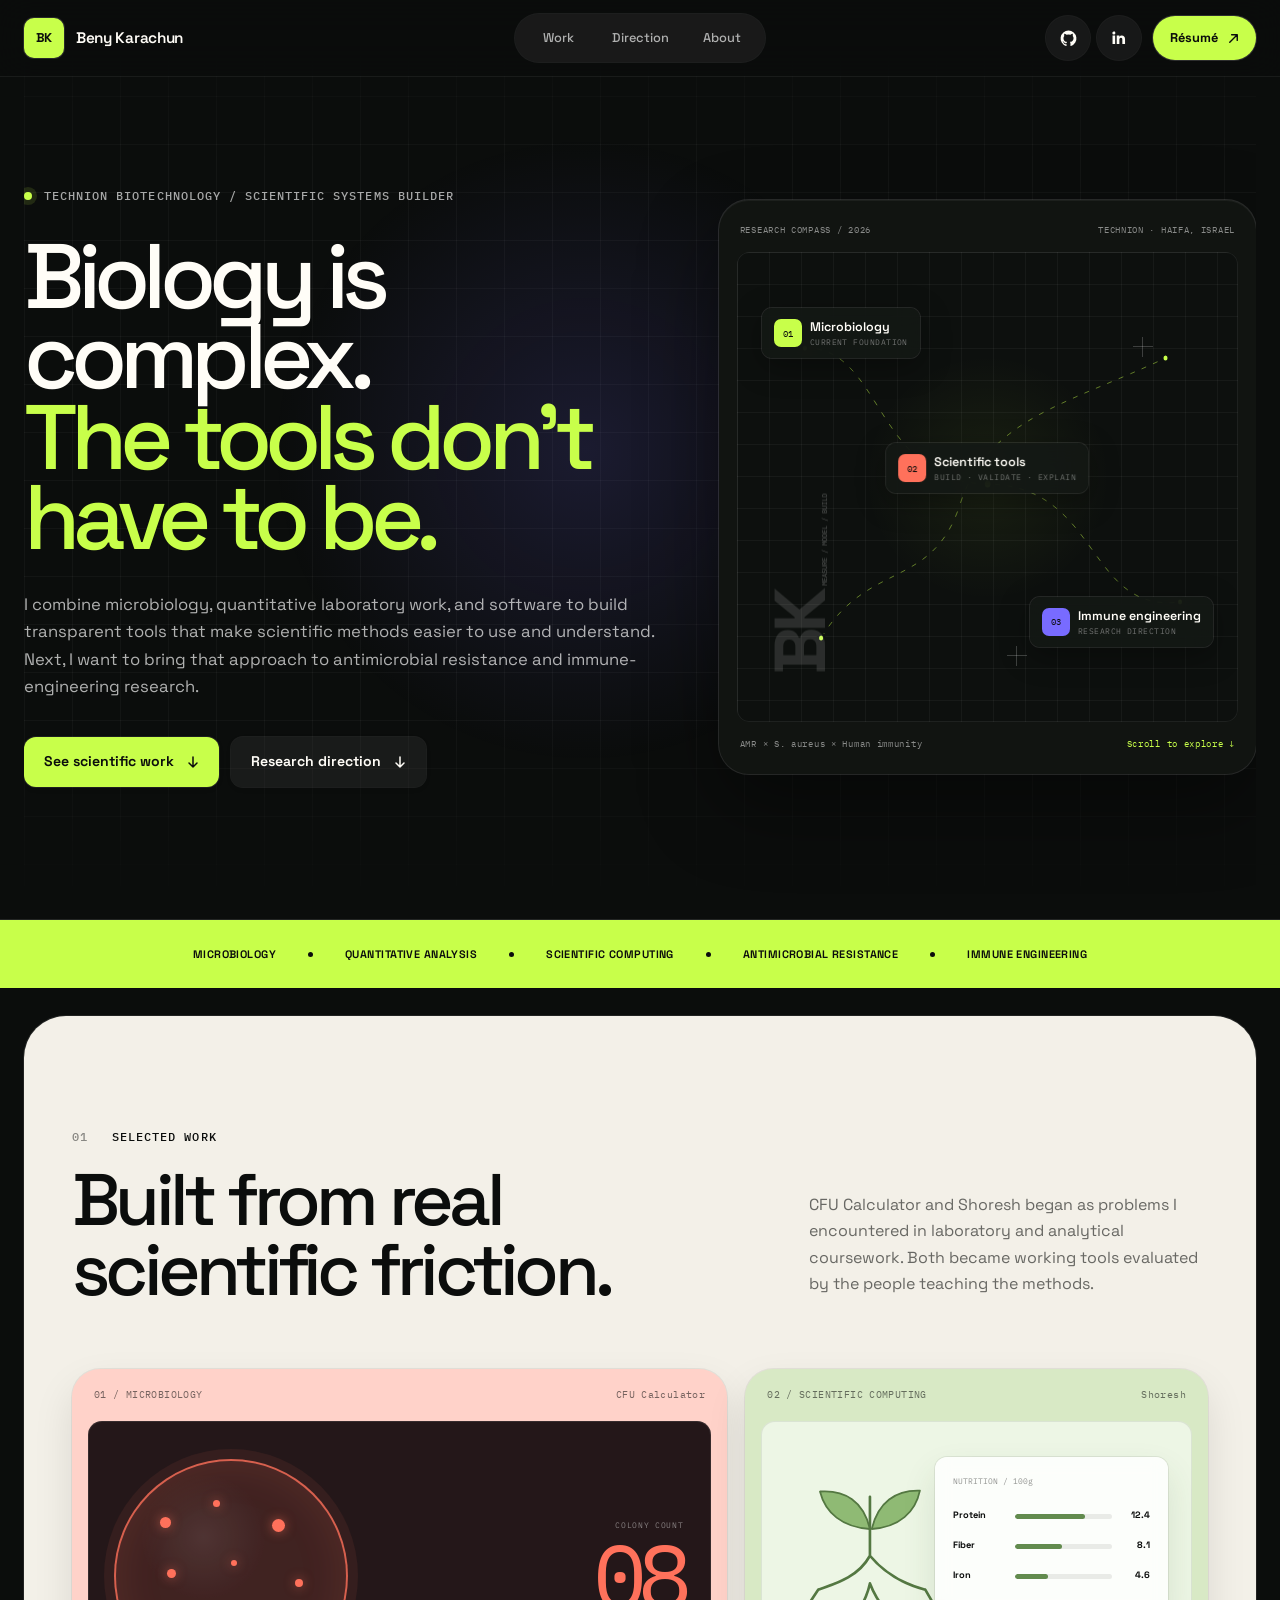
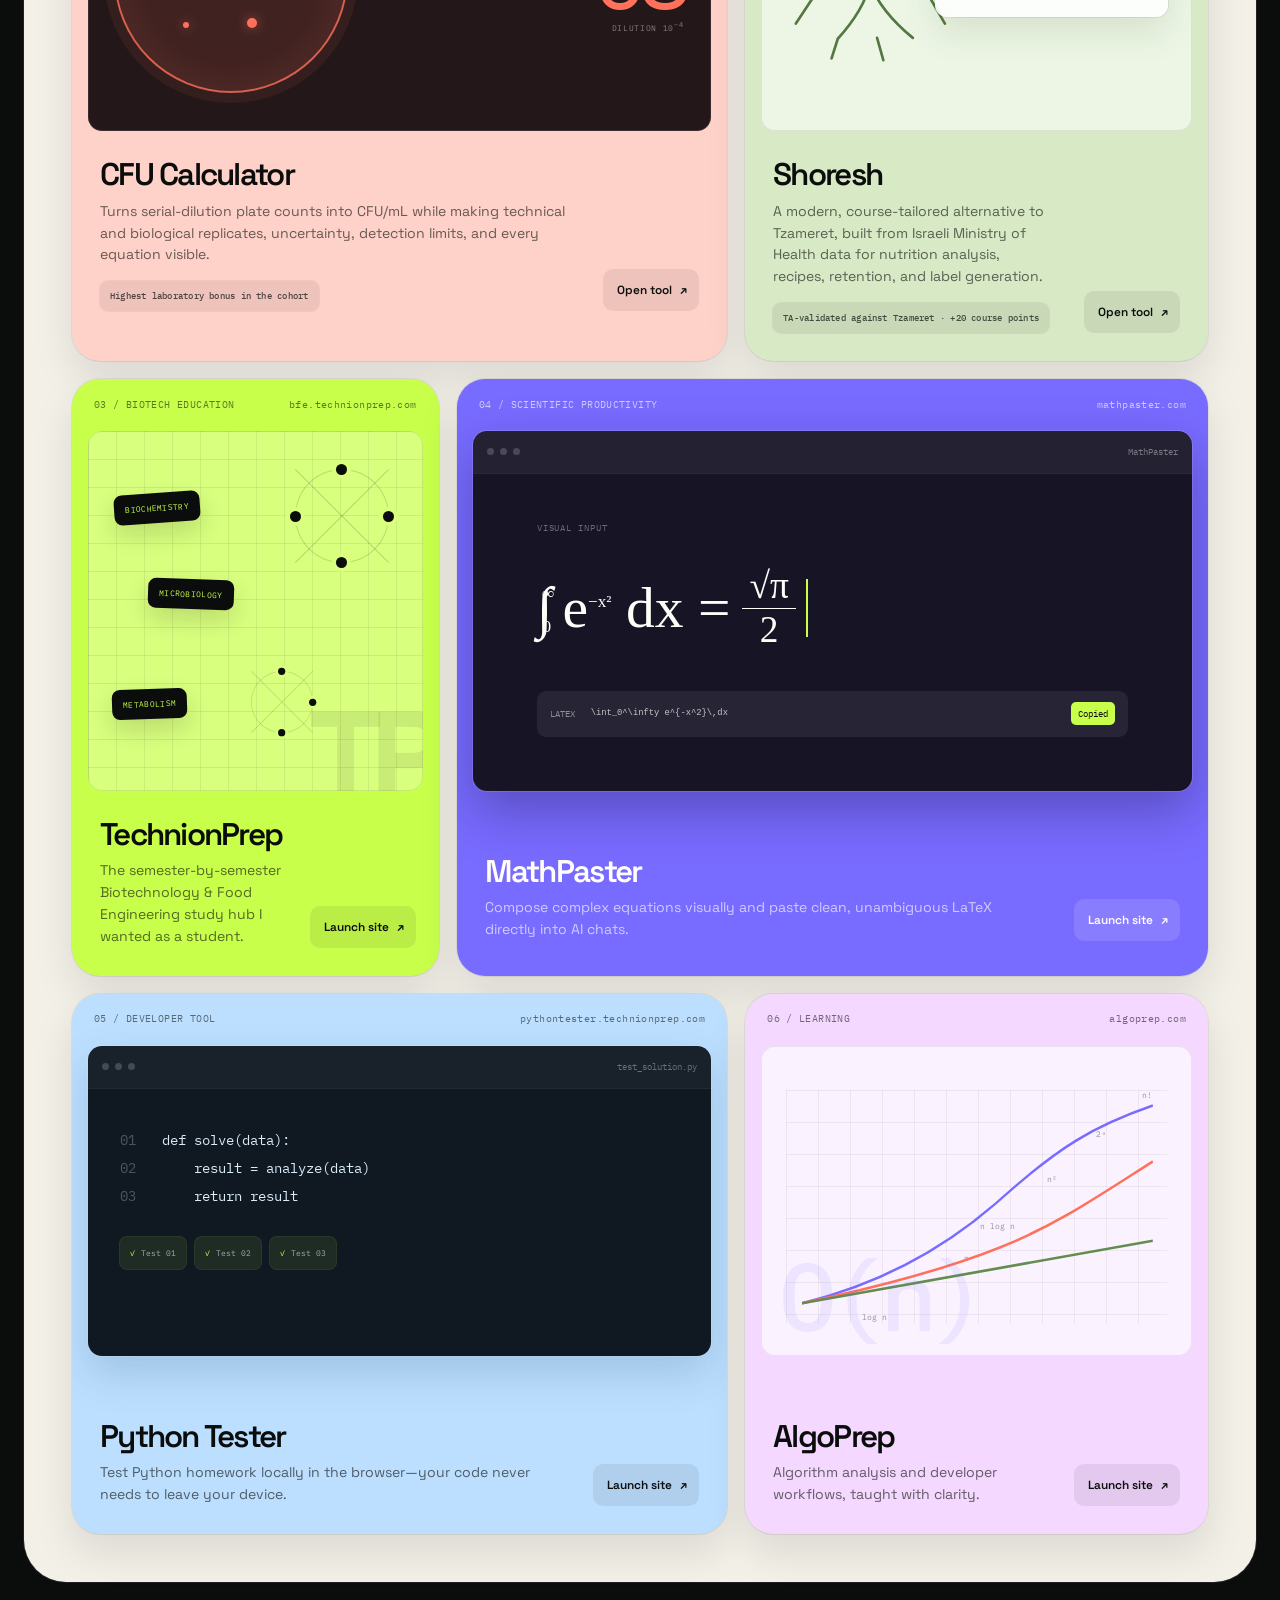
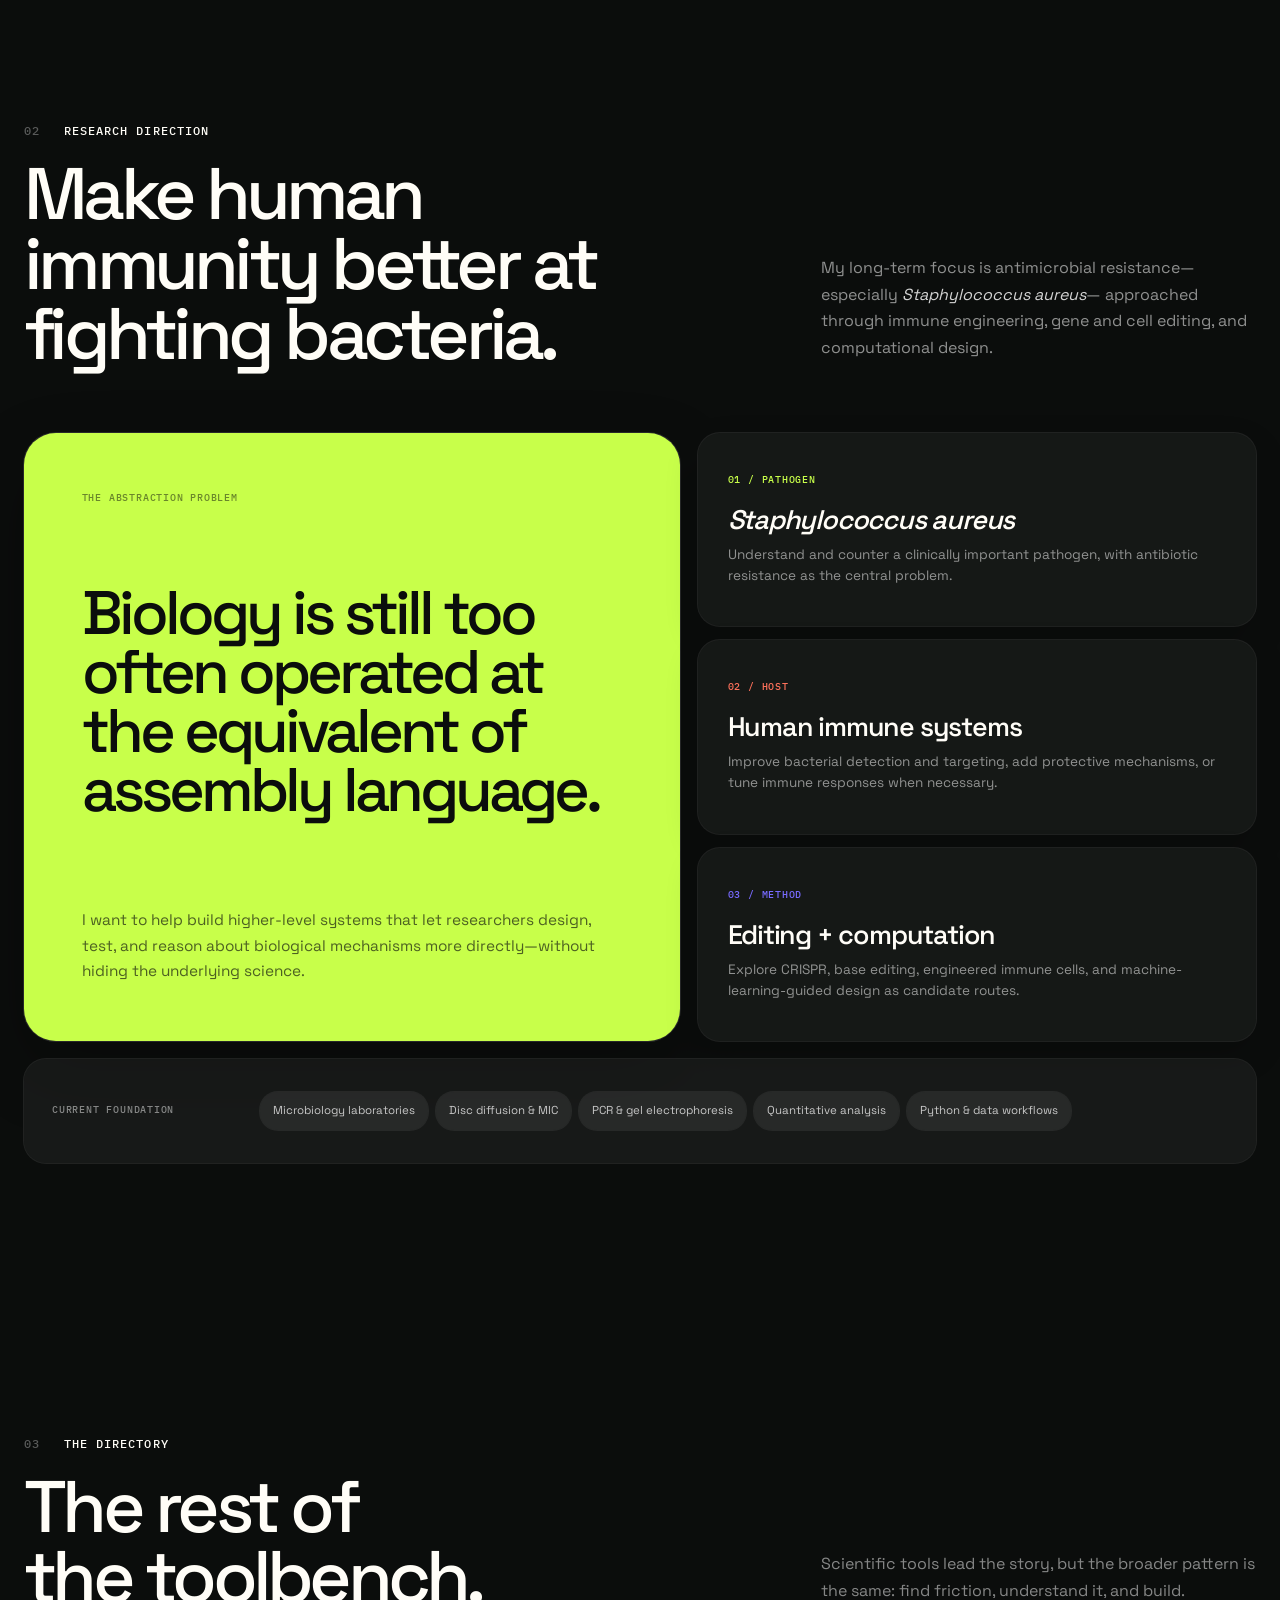
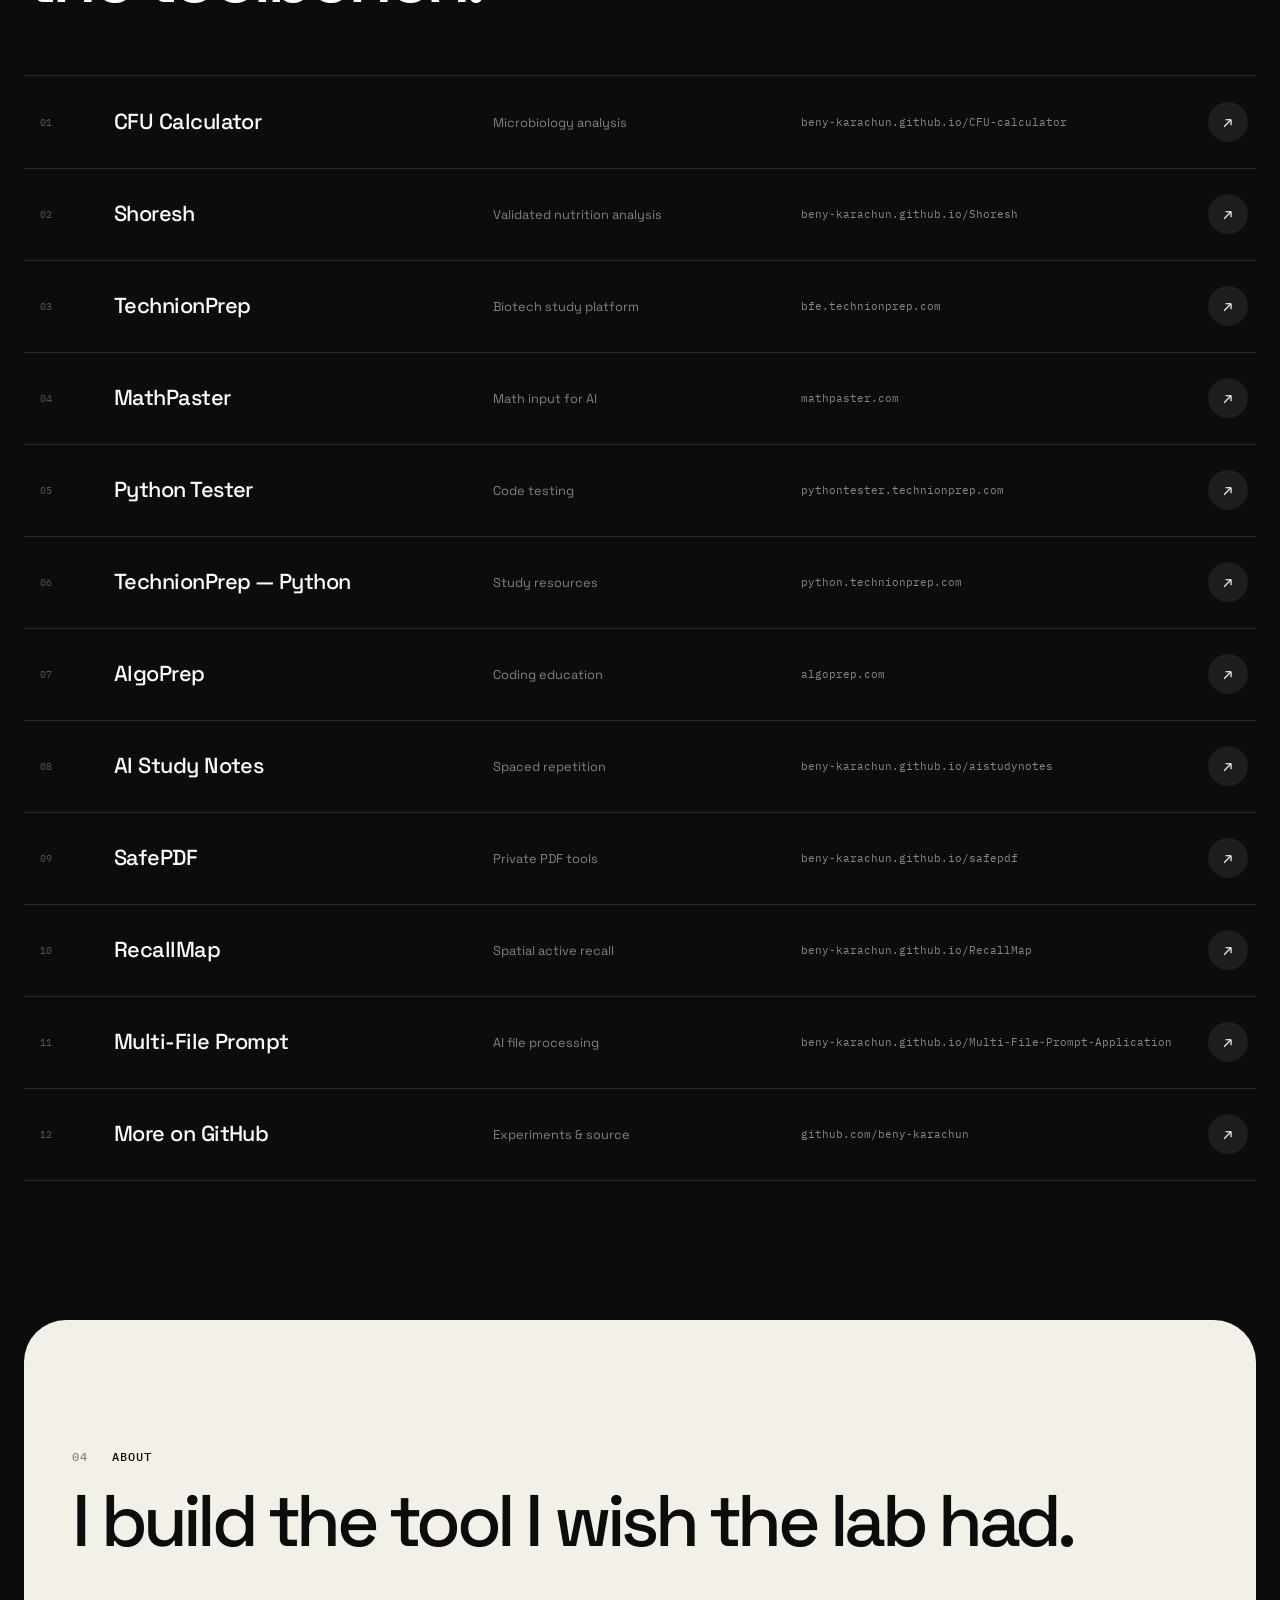
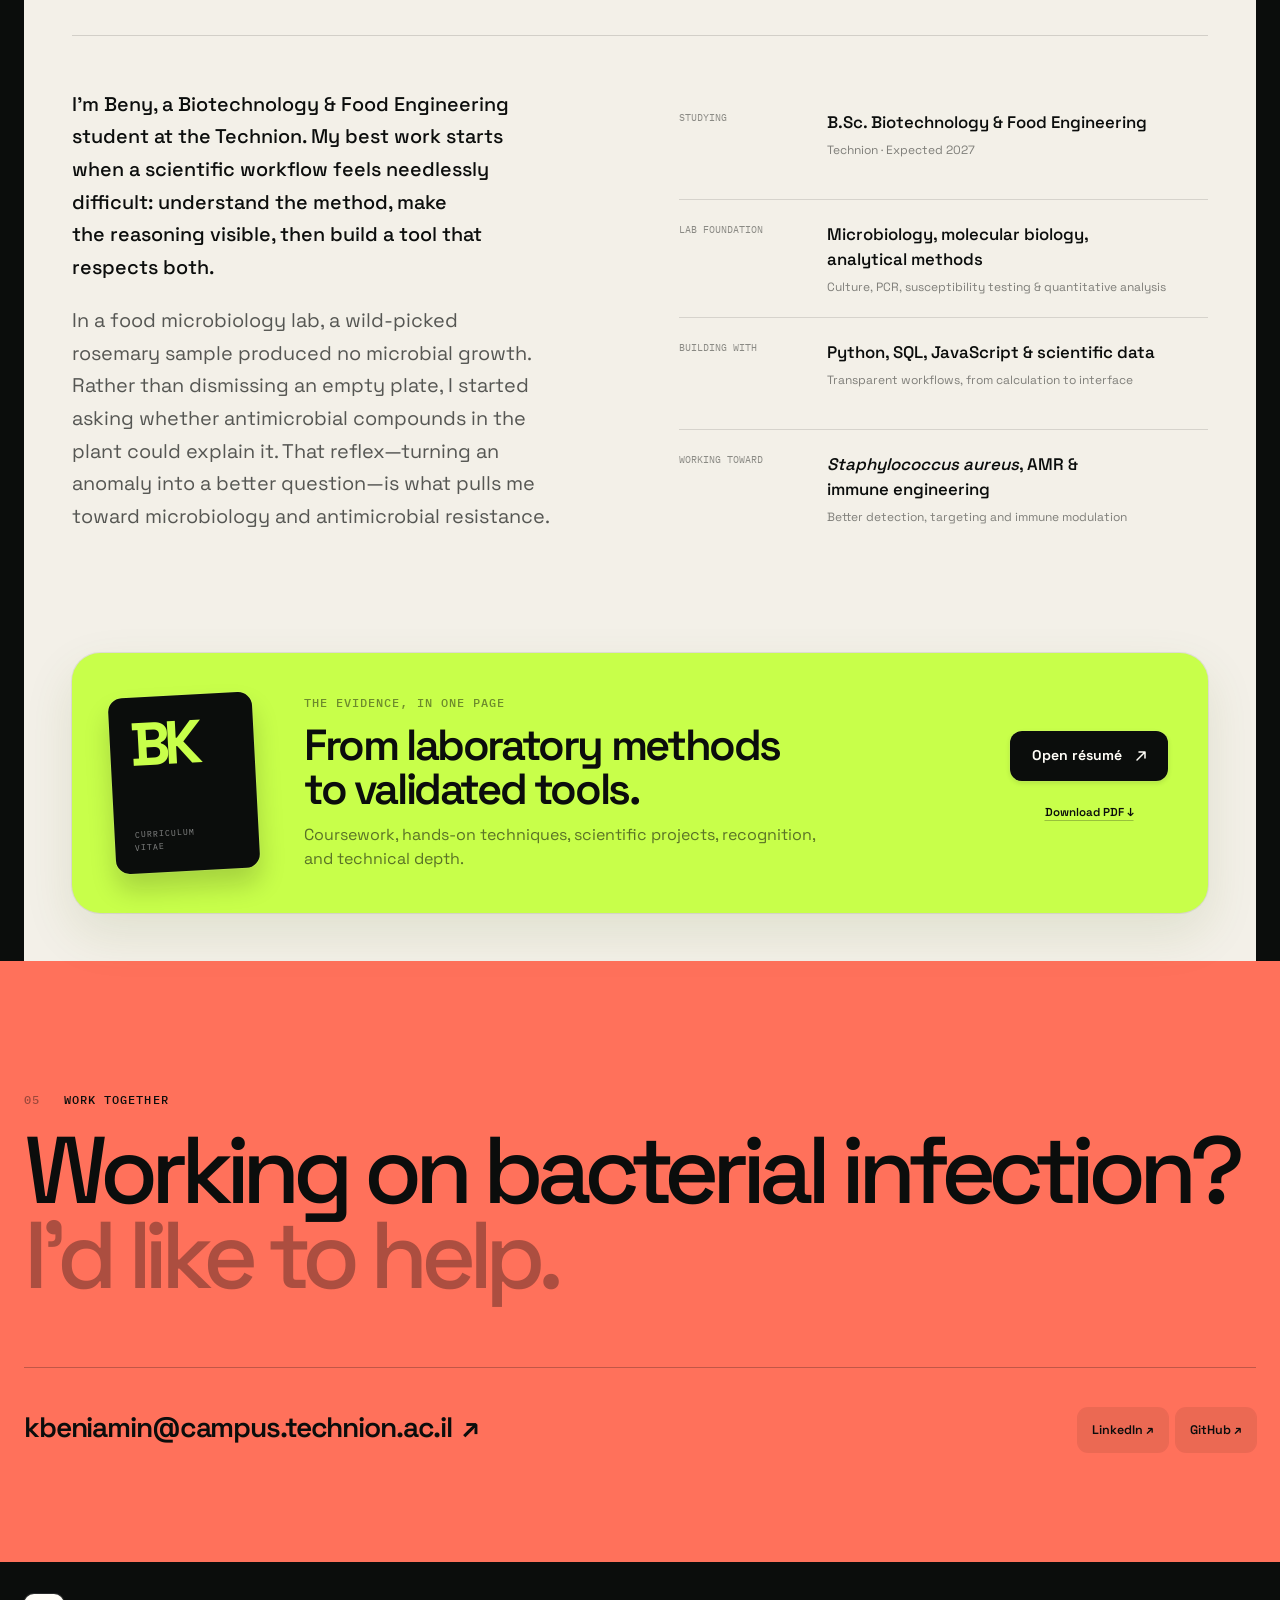
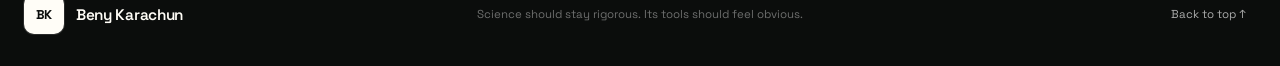
==== index.html @ 7259c56a "Revise index and styles; update content for clarity, add research direction section, and enhance sty" ====
<!DOCTYPE html>
<html lang="en">
  <head>
    <meta charset="UTF-8">
    <meta name="viewport" content="width=device-width, initial-scale=1.0">
    <meta
      name="description"
      content="Beny Karachun is a Technion Biotechnology and Food Engineering student building validated scientific tools and pursuing research in antimicrobial resistance, Staphylococcus aureus, and immune engineering."
    >
    <meta name="theme-color" content="#0b0d0c">
    <meta property="og:title" content="Beny Karachun — Biotechnology &amp; Scientific Computing">
    <meta
      property="og:description"
      content="Validated laboratory tools, scientific computing projects, and a research direction focused on antimicrobial resistance and human immunity."
    >
    <meta property="og:type" content="website">
    <meta name="twitter:card" content="summary_large_image">
    <title>Beny Karachun — Biotechnology &amp; Scientific Computing</title>

    <link rel="icon" href="assets/favicon.svg" type="image/svg+xml">
    <link rel="preconnect" href="https://fonts.googleapis.com">
    <link rel="preconnect" href="https://fonts.gstatic.com" crossorigin>
    <link
      href="https://fonts.googleapis.com/css2?family=IBM+Plex+Mono:wght@400;500&amp;family=Space+Grotesk:wght@400;500;600;700&amp;display=swap"
      rel="stylesheet"
    >
    <link rel="stylesheet" href="styles.css">
    <script>
      document.documentElement.classList.add("js");
    </script>
    <script src="script.js" defer></script>
  </head>

  <body>
    <a class="skip-link" href="#main-content">Skip to content</a>
    <div class="scroll-progress" aria-hidden="true"><span></span></div>

    <header class="site-header" data-header>
      <div class="header-inner">
        <a class="brand" href="#top" aria-label="BK — Beny Karachun, back to top">
          <span class="brand-mark" aria-hidden="true">BK</span>
          <span class="brand-name">Beny Karachun</span>
        </a>

        <nav class="desktop-nav" aria-label="Primary navigation">
          <a href="#work">Work</a>
          <a href="#direction">Direction</a>
          <a href="#about">About</a>
        </nav>

        <div class="header-actions">
          <a
            class="icon-link"
            href="https://github.com/beny-karachun"
            target="_blank"
            rel="noopener noreferrer"
            aria-label="Visit Beny's GitHub profile"
          >
            <svg viewBox="0 0 24 24" aria-hidden="true">
              <path d="M12 2a10 10 0 0 0-3.16 19.49c.5.09.68-.22.68-.48v-1.87c-2.78.6-3.37-1.18-3.37-1.18-.45-1.16-1.11-1.47-1.11-1.47-.91-.62.07-.61.07-.61 1 .07 1.53 1.03 1.53 1.03.9 1.53 2.35 1.09 2.92.83.09-.65.35-1.09.64-1.34-2.22-.25-4.55-1.11-4.55-4.94 0-1.09.39-1.98 1.03-2.68-.1-.25-.45-1.27.1-2.64 0 0 .84-.27 2.75 1.02A9.6 9.6 0 0 1 12 6.82a9.6 9.6 0 0 1 2.5.34c1.9-1.29 2.74-1.02 2.74-1.02.55 1.37.2 2.39.1 2.64.64.7 1.03 1.59 1.03 2.68 0 3.84-2.34 4.68-4.57 4.93.36.31.68.92.68 1.86v2.76c0 .27.18.58.69.48A10 10 0 0 0 12 2Z" />
            </svg>
          </a>
          <a
            class="icon-link"
            href="https://www.linkedin.com/in/beny-karachun-5a5188369/"
            target="_blank"
            rel="noopener noreferrer"
            aria-label="Visit Beny's LinkedIn profile"
          >
            <svg viewBox="0 0 24 24" aria-hidden="true">
              <path d="M6.5 8.3H3.2V19h3.3V8.3ZM4.85 3A1.92 1.92 0 1 0 4.9 6.84 1.92 1.92 0 0 0 4.85 3ZM19 12.87c0-3.22-1.72-4.72-4.02-4.72a3.48 3.48 0 0 0-3.15 1.73V8.3H8.5V19h3.33v-5.3c0-1.4.27-2.76 2.01-2.76 1.72 0 1.74 1.61 1.74 2.85V19H19v-6.13Z" />
            </svg>
          </a>
          <a class="header-resume" href="resume.html">
            Résumé
            <svg viewBox="0 0 16 16" aria-hidden="true">
              <path d="M4 12 12 4M6 4h6v6" />
            </svg>
          </a>
          <button
            class="menu-toggle"
            type="button"
            aria-expanded="false"
            aria-controls="mobile-menu"
            aria-label="Open navigation menu"
            data-menu-toggle
          >
            <span class="menu-icon-stack" aria-hidden="true">
              <svg class="menu-open-icon" viewBox="0 0 24 24">
                <path d="M4 7h16M4 12h16M4 17h16" />
              </svg>
              <svg class="menu-close-icon" viewBox="0 0 24 24">
                <path d="m6 6 12 12M18 6 6 18" />
              </svg>
            </span>
          </button>
        </div>
      </div>

      <nav class="mobile-menu" id="mobile-menu" aria-label="Mobile navigation" data-mobile-menu>
        <a href="#work"><span>01</span> Work</a>
        <a href="#direction"><span>02</span> Direction</a>
        <a href="#about"><span>03</span> About</a>
        <a href="resume.html"><span>04</span> Résumé</a>
      </nav>
    </header>

    <main id="main-content">
      <section class="hero" id="top" aria-labelledby="hero-title">
        <div class="hero-grid" aria-hidden="true"></div>
        <div class="hero-glow" aria-hidden="true"></div>

        <div class="hero-copy">
          <p class="eyebrow hero-eyebrow" data-hero-item>
            <span class="status-dot" aria-hidden="true"></span>
            Technion biotechnology / Scientific systems builder
          </p>
          <h1 id="hero-title" data-hero-item>
            Biology is complex.
            <span class="headline-accent">The tools don’t have to be.</span>
          </h1>
          <p class="hero-intro" data-hero-item>
            I combine microbiology, quantitative laboratory work, and software to build transparent
            tools that make scientific methods easier to use and understand. Next, I want to bring
            that approach to antimicrobial resistance and immune-engineering research.
          </p>
          <div class="hero-actions" data-hero-item>
            <a class="button button-primary" href="#work">
              See scientific work
              <svg viewBox="0 0 16 16" aria-hidden="true">
                <path d="M8 3v10M4 9l4 4 4-4" />
              </svg>
            </a>
            <a class="button button-quiet button-section" href="#direction">
              Research direction
              <svg viewBox="0 0 16 16" aria-hidden="true">
                <path d="M8 3v10M4 9l4 4 4-4" />
              </svg>
            </a>
          </div>
        </div>

        <div class="hero-atlas" data-hero-item role="img" aria-label="A map of Beny's scientific foundation and research direction">
          <div class="atlas-topline">
            <span>RESEARCH COMPASS / 2026</span>
            <span>TECHNION · HAIFA, ISRAEL</span>
          </div>
          <div class="atlas-canvas" aria-hidden="true">
            <svg class="atlas-lines" viewBox="0 0 620 470" preserveAspectRatio="none">
              <path class="route route-one" d="M84 96 C180 94 170 230 310 232 S432 362 548 350" />
              <path class="route route-two" d="M104 386 C162 308 242 338 276 252 S410 152 530 106" />
              <circle cx="84" cy="96" r="4" />
              <circle cx="310" cy="232" r="5" />
              <circle cx="548" cy="350" r="4" />
              <circle cx="104" cy="386" r="4" />
              <circle cx="530" cy="106" r="4" />
            </svg>

            <div class="atlas-node node-math">
              <span class="node-index">01</span>
              <strong>Microbiology</strong>
              <small>CURRENT FOUNDATION</small>
            </div>
            <div class="atlas-node node-bio">
              <span class="node-index">02</span>
              <strong>Scientific tools</strong>
              <small>BUILD · VALIDATE · EXPLAIN</small>
            </div>
            <div class="atlas-node node-code">
              <span class="node-index">03</span>
              <strong>Immune engineering</strong>
              <small>RESEARCH DIRECTION</small>
            </div>
            <div class="atlas-core">
              <span>BK</span>
              <small>MEASURE / MODEL / BUILD</small>
            </div>
            <div class="atlas-crosshair crosshair-one"></div>
            <div class="atlas-crosshair crosshair-two"></div>
          </div>
          <div class="atlas-footer">
            <span>AMR × S. aureus × Human immunity</span>
            <span>Scroll to explore ↓</span>
          </div>
        </div>
      </section>

      <section class="discipline-strip" aria-label="Areas of practice">
        <div>
          <span>Microbiology</span><i aria-hidden="true"></i>
          <span>Quantitative analysis</span><i aria-hidden="true"></i>
          <span>Scientific computing</span><i aria-hidden="true"></i>
          <span>Antimicrobial resistance</span><i aria-hidden="true"></i>
          <span>Immune engineering</span>
        </div>
      </section>

      <section class="work-section section-shell" id="work" aria-labelledby="work-title">
        <div class="section-heading" data-reveal>
          <div>
            <p class="eyebrow"><span>01</span> Selected work</p>
            <h2 id="work-title">Built from real scientific friction.</h2>
          </div>
          <p>
            CFU Calculator and Shoresh began as problems I encountered in laboratory and analytical
            coursework. Both became working tools evaluated by the people teaching the methods.
          </p>
        </div>

        <div class="project-grid">
          <a
            class="project-card project-cfu"
            href="https://beny-karachun.github.io/CFU-calculator/"
            target="_blank"
            rel="noopener noreferrer"
            data-reveal
            style="--reveal-delay: 0ms"
            aria-label="Open CFU Calculator in a new tab"
          >
            <article>
              <div class="project-meta">
                <span>01 / MICROBIOLOGY</span>
                <span class="project-domain">CFU Calculator</span>
              </div>
              <div class="cfu-visual" aria-hidden="true">
                <div class="petri-dish">
                  <i style="--x: 19%; --y: 24%; --s: 11px"></i>
                  <i style="--x: 42%; --y: 17%; --s: 7px"></i>
                  <i style="--x: 68%; --y: 25%; --s: 13px"></i>
                  <i style="--x: 78%; --y: 51%; --s: 8px"></i>
                  <i style="--x: 57%; --y: 68%; --s: 10px"></i>
                  <i style="--x: 29%; --y: 70%; --s: 6px"></i>
                  <i style="--x: 22%; --y: 47%; --s: 9px"></i>
                  <i style="--x: 50%; --y: 43%; --s: 6px"></i>
                </div>
                <div class="cfu-readout">
                  <span>COLONY COUNT</span>
                  <strong>08</strong>
                  <small>DILUTION 10<sup>−4</sup></small>
                </div>
              </div>
              <div class="project-content">
                <div>
                  <h3>CFU Calculator</h3>
                  <p>
                    Turns serial-dilution plate counts into CFU/mL while making technical and
                    biological replicates, uncertainty, detection limits, and every equation visible.
                  </p>
                  <span class="project-proof">Highest laboratory bonus in the cohort</span>
                </div>
                <span class="launch-link">Open tool <i>↗</i></span>
              </div>
            </article>
          </a>

          <a
            class="project-card project-shoresh"
            href="https://beny-karachun.github.io/Shoresh/"
            target="_blank"
            rel="noopener noreferrer"
            data-reveal
            style="--reveal-delay: 70ms"
            aria-label="Open Shoresh in a new tab"
          >
            <article>
              <div class="project-meta">
                <span>02 / SCIENTIFIC COMPUTING</span>
                <span class="project-domain">Shoresh</span>
              </div>
              <div class="shoresh-visual" aria-hidden="true">
                <svg class="root-mark" viewBox="0 0 280 220">
                  <path d="M140 22v66m0 0c-12 22-34 30-58 38m58-38c15 18 35 31 62 38m-62-7c-5 23-18 42-36 62m36-62c8 21 25 42 48 61M82 126l-25 38m145-38 22 38m-120 17-7 22m51-23 7 25" />
                  <path class="root-leaf" d="M140 58c-31-2-50-18-56-42 28-2 49 11 56 42Zm2 0c31-2 49-19 54-43-27-1-47 13-54 43Z" />
                </svg>
                <div class="nutrition-card">
                  <span>NUTRITION / 100g</span>
                  <div><b>Protein</b><i style="--bar: 72%"></i><strong>12.4</strong></div>
                  <div><b>Fiber</b><i style="--bar: 48%"></i><strong>8.1</strong></div>
                  <div><b>Iron</b><i style="--bar: 34%"></i><strong>4.6</strong></div>
                </div>
              </div>
              <div class="project-content">
                <div>
                  <h3>Shoresh</h3>
                  <p>
                    A modern, course-tailored alternative to Tzameret, built from Israeli Ministry
                    of Health data for nutrition analysis, recipes, retention, and label generation.
                  </p>
                  <span class="project-proof">TA-validated against Tzameret · +20 course points</span>
                </div>
                <span class="launch-link">Open tool <i>↗</i></span>
              </div>
            </article>
          </a>

          <a
            class="project-card project-technionprep"
            href="https://bfe.technionprep.com"
            target="_blank"
            rel="noopener noreferrer"
            data-reveal
            style="--reveal-delay: 0ms"
            aria-label="Open TechnionPrep in a new tab"
          >
            <article>
              <div class="project-meta">
                <span>03 / BIOTECH EDUCATION</span>
                <span class="project-domain">bfe.technionprep.com</span>
              </div>
              <div class="technionprep-visual" aria-hidden="true">
                <div class="molecule molecule-a"><i></i><i></i><i></i><i></i></div>
                <div class="molecule molecule-b"><i></i><i></i><i></i></div>
                <div class="course-chip chip-one">BIOCHEMISTRY</div>
                <div class="course-chip chip-two">MICROBIOLOGY</div>
                <div class="course-chip chip-three">METABOLISM</div>
                <span class="technionprep-monogram">TP</span>
              </div>
              <div class="project-content">
                <div>
                  <h3>TechnionPrep</h3>
                  <p>The semester-by-semester Biotechnology &amp; Food Engineering study hub I wanted as a student.</p>
                </div>
                <span class="launch-link">Launch site <i>↗</i></span>
              </div>
            </article>
          </a>

          <a
            class="project-card project-feature project-math"
            href="https://mathpaster.com"
            target="_blank"
            rel="noopener noreferrer"
            data-reveal
            style="--reveal-delay: 70ms"
            aria-label="Open MathPaster in a new tab"
          >
            <article>
              <div class="project-meta">
                <span>04 / SCIENTIFIC PRODUCTIVITY</span>
                <span class="project-domain">mathpaster.com</span>
              </div>
              <div class="math-visual" aria-hidden="true">
                <div class="mock-window-bar">
                  <span></span><span></span><span></span>
                  <small>MathPaster</small>
                </div>
                <div class="equation-shell">
                  <span class="equation-label">VISUAL INPUT</span>
                  <div class="equation">
                    <span>∫</span><sub>0</sub><sup>∞</sup>
                    <span>e<sup>−x²</sup> dx =</span>
                    <span class="fraction"><i>√π</i><i>2</i></span>
                    <b class="equation-caret"></b>
                  </div>
                  <div class="equation-output">
                    <span>LATEX</span>
                    <code>\int_0^\infty e^{-x^2}\,dx</code>
                    <i>Copied</i>
                  </div>
                </div>
              </div>
              <div class="project-content">
                <div>
                  <h3>MathPaster</h3>
                  <p>
                    Compose complex equations visually and paste clean, unambiguous LaTeX directly
                    into AI chats.
                  </p>
                </div>
                <span class="launch-link">Launch site <i>↗</i></span>
              </div>
            </article>
          </a>

          <a
            class="project-card project-python"
            href="https://pythontester.technionprep.com/"
            target="_blank"
            rel="noopener noreferrer"
            data-reveal
            style="--reveal-delay: 0ms"
            aria-label="Open Python Tester in a new tab"
          >
            <article>
              <div class="project-meta">
                <span>05 / DEVELOPER TOOL</span>
                <span class="project-domain">pythontester.technionprep.com</span>
              </div>
              <div class="python-visual" aria-hidden="true">
                <div class="terminal-top"><i></i><i></i><i></i><span>test_solution.py</span></div>
                <pre><em>01</em> def solve(data):
<em>02</em>     result = analyze(data)
<em>03</em>     return result</pre>
                <div class="test-results">
                  <span><i>✓</i> Test 01</span>
                  <span><i>✓</i> Test 02</span>
                  <span><i>✓</i> Test 03</span>
                </div>
              </div>
              <div class="project-content">
                <div>
                  <h3>Python Tester</h3>
                  <p>Test Python homework locally in the browser—your code never needs to leave your device.</p>
                </div>
                <span class="launch-link">Launch site <i>↗</i></span>
              </div>
            </article>
          </a>

          <a
            class="project-card project-algo"
            href="https://algoprep.com"
            target="_blank"
            rel="noopener noreferrer"
            data-reveal
            style="--reveal-delay: 70ms"
            aria-label="Open AlgoPrep in a new tab"
          >
            <article>
              <div class="project-meta">
                <span>06 / LEARNING</span>
                <span class="project-domain">algoprep.com</span>
              </div>
              <div class="algo-visual" aria-hidden="true">
                <div class="complexity-chart">
                  <span>n!</span><span>2ⁿ</span><span>n²</span><span>n log n</span><span>n</span><span>log n</span>
                  <svg viewBox="0 0 380 180" preserveAspectRatio="none">
                    <path d="M16 164C90 150 156 124 214 84S306 28 366 12" />
                    <path d="M16 164C90 152 156 139 214 121s99-40 152-66" />
                    <path d="M16 164 366 116" />
                  </svg>
                </div>
                <span class="big-o">O(n)</span>
              </div>
              <div class="project-content">
                <div>
                  <h3>AlgoPrep</h3>
                  <p>Algorithm analysis and developer workflows, taught with clarity.</p>
                </div>
                <span class="launch-link">Launch site <i>↗</i></span>
              </div>
            </article>
          </a>
        </div>
      </section>

      <section class="direction-section section-shell" id="direction" aria-labelledby="direction-title">
        <div class="section-heading direction-heading" data-reveal>
          <div>
            <p class="eyebrow"><span>02</span> Research direction</p>
            <h2 id="direction-title">Make human immunity better at fighting bacteria.</h2>
          </div>
          <p>
            My long-term focus is antimicrobial resistance—especially <i>Staphylococcus aureus</i>—
            approached through immune engineering, gene and cell editing, and computational design.
          </p>
        </div>

        <div class="direction-layout">
          <article class="direction-thesis" data-reveal>
            <p class="direction-kicker">THE ABSTRACTION PROBLEM</p>
            <blockquote>
              Biology is still too often operated at the equivalent of assembly language.
            </blockquote>
            <p>
              I want to help build higher-level systems that let researchers design, test, and
              reason about biological mechanisms more directly—without hiding the underlying science.
            </p>
          </article>

          <div class="direction-tracks" aria-label="Research direction components">
            <article class="direction-track" data-reveal style="--reveal-delay: 60ms">
              <span>01 / PATHOGEN</span>
              <h3><i>Staphylococcus aureus</i></h3>
              <p>Understand and counter a clinically important pathogen, with antibiotic resistance as the central problem.</p>
            </article>
            <article class="direction-track" data-reveal style="--reveal-delay: 120ms">
              <span>02 / HOST</span>
              <h3>Human immune systems</h3>
              <p>Improve bacterial detection and targeting, add protective mechanisms, or tune immune responses when necessary.</p>
            </article>
            <article class="direction-track" data-reveal style="--reveal-delay: 180ms">
              <span>03 / METHOD</span>
              <h3>Editing + computation</h3>
              <p>Explore CRISPR, base editing, engineered immune cells, and machine-learning-guided design as candidate routes.</p>
            </article>
          </div>
        </div>

        <div class="foundation-strip" data-reveal>
          <span>Current foundation</span>
          <ul>
            <li>Microbiology laboratories</li>
            <li>Disc diffusion &amp; MIC</li>
            <li>PCR &amp; gel electrophoresis</li>
            <li>Quantitative analysis</li>
            <li>Python &amp; data workflows</li>
          </ul>
        </div>
      </section>

      <section class="directory-section" id="directory" aria-labelledby="directory-title">
        <div class="section-shell">
          <div class="section-heading directory-heading" data-reveal>
            <div>
              <p class="eyebrow"><span>03</span> The directory</p>
              <h2 id="directory-title">The rest of the toolbench.</h2>
            </div>
            <p>Scientific tools lead the story, but the broader pattern is the same: find friction, understand it, and build.</p>
          </div>

          <div class="directory-list" data-reveal>
            <a href="https://beny-karachun.github.io/CFU-calculator/" target="_blank" rel="noopener noreferrer">
              <span class="directory-number">01</span>
              <strong>CFU Calculator</strong>
              <span class="directory-type">Microbiology analysis</span>
              <code>beny-karachun.github.io/CFU-calculator</code>
              <i aria-hidden="true">↗</i>
            </a>
            <a href="https://beny-karachun.github.io/Shoresh/" target="_blank" rel="noopener noreferrer">
              <span class="directory-number">02</span>
              <strong>Shoresh</strong>
              <span class="directory-type">Validated nutrition analysis</span>
              <code>beny-karachun.github.io/Shoresh</code>
              <i aria-hidden="true">↗</i>
            </a>
            <a href="https://bfe.technionprep.com" target="_blank" rel="noopener noreferrer">
              <span class="directory-number">03</span>
              <strong>TechnionPrep</strong>
              <span class="directory-type">Biotech study platform</span>
              <code>bfe.technionprep.com</code>
              <i aria-hidden="true">↗</i>
            </a>
            <a href="https://mathpaster.com" target="_blank" rel="noopener noreferrer">
              <span class="directory-number">04</span>
              <strong>MathPaster</strong>
              <span class="directory-type">Math input for AI</span>
              <code>mathpaster.com</code>
              <i aria-hidden="true">↗</i>
            </a>
            <a href="https://pythontester.technionprep.com/" target="_blank" rel="noopener noreferrer">
              <span class="directory-number">05</span>
              <strong>Python Tester</strong>
              <span class="directory-type">Code testing</span>
              <code>pythontester.technionprep.com</code>
              <i aria-hidden="true">↗</i>
            </a>
            <a href="https://python.technionprep.com" target="_blank" rel="noopener noreferrer">
              <span class="directory-number">06</span>
              <strong>TechnionPrep — Python</strong>
              <span class="directory-type">Study resources</span>
              <code>python.technionprep.com</code>
              <i aria-hidden="true">↗</i>
            </a>
            <a href="https://algoprep.com" target="_blank" rel="noopener noreferrer">
              <span class="directory-number">07</span>
              <strong>AlgoPrep</strong>
              <span class="directory-type">Coding education</span>
              <code>algoprep.com</code>
              <i aria-hidden="true">↗</i>
            </a>
            <a href="https://beny-karachun.github.io/aistudynotes/" target="_blank" rel="noopener noreferrer">
              <span class="directory-number">08</span>
              <strong>AI Study Notes</strong>
              <span class="directory-type">Spaced repetition</span>
              <code>beny-karachun.github.io/aistudynotes</code>
              <i aria-hidden="true">↗</i>
            </a>
            <a href="https://beny-karachun.github.io/safepdf/" target="_blank" rel="noopener noreferrer">
              <span class="directory-number">09</span>
              <strong>SafePDF</strong>
              <span class="directory-type">Private PDF tools</span>
              <code>beny-karachun.github.io/safepdf</code>
              <i aria-hidden="true">↗</i>
            </a>
            <a href="https://beny-karachun.github.io/RecallMap/" target="_blank" rel="noopener noreferrer">
              <span class="directory-number">10</span>
              <strong>RecallMap</strong>
              <span class="directory-type">Spatial active recall</span>
              <code>beny-karachun.github.io/RecallMap</code>
              <i aria-hidden="true">↗</i>
            </a>
            <a href="https://beny-karachun.github.io/Multi-File-Prompt-Application/" target="_blank" rel="noopener noreferrer">
              <span class="directory-number">11</span>
              <strong>Multi-File Prompt</strong>
              <span class="directory-type">AI file processing</span>
              <code>beny-karachun.github.io/Multi-File-Prompt-Application</code>
              <i aria-hidden="true">↗</i>
            </a>
            <a href="https://github.com/beny-karachun" target="_blank" rel="noopener noreferrer">
              <span class="directory-number">12</span>
              <strong>More on GitHub</strong>
              <span class="directory-type">Experiments &amp; source</span>
              <code>github.com/beny-karachun</code>
              <i aria-hidden="true">↗</i>
            </a>
          </div>
        </div>
      </section>

      <section class="about-section section-shell" id="about" aria-labelledby="about-title">
        <div class="about-intro" data-reveal>
          <p class="eyebrow"><span>04</span> About</p>
          <h2 id="about-title">I build the tool I wish the lab had.</h2>
        </div>

        <div class="about-layout">
          <div class="about-copy" data-reveal>
            <p>
              I’m Beny, a Biotechnology &amp; Food Engineering student at the Technion. My best work
              starts when a scientific workflow feels needlessly difficult: understand the method,
              make the reasoning visible, then build a tool that respects both.
            </p>
            <p>
              In a food microbiology lab, a wild-picked rosemary sample produced no microbial growth.
              Rather than dismissing an empty plate, I started asking whether antimicrobial compounds
              in the plant could explain it. That reflex—turning an anomaly into a better question—is
              what pulls me toward microbiology and antimicrobial resistance.
            </p>
          </div>

          <dl class="about-facts" data-reveal>
            <div>
              <dt>Studying</dt>
              <dd>
                <span>B.Sc. Biotechnology &amp; Food Engineering</span>
                <small>Technion · Expected 2027</small>
              </dd>
            </div>
            <div>
              <dt>Lab foundation</dt>
              <dd>
                <span>Microbiology, molecular biology, analytical methods</span>
                <small>Culture, PCR, susceptibility testing &amp; quantitative analysis</small>
              </dd>
            </div>
            <div>
              <dt>Building with</dt>
              <dd>
                <span>Python, SQL, JavaScript &amp; scientific data</span>
                <small>Transparent workflows, from calculation to interface</small>
              </dd>
            </div>
            <div>
              <dt>Working toward</dt>
              <dd>
                <span><i>Staphylococcus aureus</i>, AMR &amp; immune engineering</span>
                <small>Better detection, targeting and immune modulation</small>
              </dd>
            </div>
          </dl>
        </div>

        <div class="resume-panel" data-reveal>
          <div class="resume-stamp" aria-hidden="true">
            <span>BK</span>
            <small>CURRICULUM<br>VITAE</small>
          </div>
          <div class="resume-copy">
            <p class="eyebrow">The evidence, in one page</p>
            <h3>From laboratory methods to validated tools.</h3>
            <p>Coursework, hands-on techniques, scientific projects, recognition, and technical depth.</p>
          </div>
          <div class="resume-actions">
            <a class="button button-dark" href="resume.html">
              Open résumé
              <svg viewBox="0 0 16 16" aria-hidden="true">
                <path d="M4 12 12 4M6 4h6v6" />
              </svg>
            </a>
            <a class="text-link" href="benjamin-karachun-resume.pdf" download>
              Download PDF <span aria-hidden="true">↓</span>
            </a>
          </div>
        </div>
      </section>

      <section class="contact-section" aria-labelledby="contact-title">
        <div class="section-shell contact-inner" data-reveal>
          <p class="eyebrow"><span>05</span> Work together</p>
          <h2 id="contact-title">Working on bacterial infection?<br><span>I’d like to help.</span></h2>
          <div class="contact-bottom">
            <a class="contact-email" href="mailto:kbeniamin@campus.technion.ac.il">
              kbeniamin@campus.technion.ac.il <span aria-hidden="true">↗</span>
            </a>
            <div class="contact-socials">
              <a href="https://www.linkedin.com/in/beny-karachun-5a5188369/" target="_blank" rel="noopener noreferrer">LinkedIn ↗</a>
              <a href="https://github.com/beny-karachun" target="_blank" rel="noopener noreferrer">GitHub ↗</a>
            </div>
          </div>
        </div>
      </section>
    </main>

    <footer class="site-footer">
      <div class="section-shell footer-inner">
        <a class="brand footer-brand" href="#top" aria-label="BK — Back to top">
          <span class="brand-mark" aria-hidden="true">BK</span>
          <span class="brand-name">Beny Karachun</span>
        </a>
        <p>Science should stay rigorous. Its tools should feel obvious.</p>
        <a class="back-to-top" href="#top">Back to top ↑</a>
      </div>
    </footer>
  </body>
</html>
---- styles.css ----
:root {
  --ink: #0b0d0c;
  --ink-soft: #171a18;
  --paper: #f3f0e8;
  --paper-deep: #e5e0d5;
  --white: #fffdf7;
  --lime: #c8ff4a;
  --violet: #786bff;
  --coral: #ff715b;
  --sky: #94d9ff;
  --muted: #a9b0aa;
  --line-dark: rgba(255, 255, 255, 0.12);
  --line-ink: rgba(11, 13, 12, 0.14);
  --font-sans: "Space Grotesk", Arial, sans-serif;
  --font-mono: "IBM Plex Mono", Consolas, monospace;
  --shadow-card:
    0 0 0 1px rgba(0, 0, 0, 0.06),
    0 1px 2px -1px rgba(0, 0, 0, 0.08),
    0 18px 40px rgba(0, 0, 0, 0.1);
  --shadow-card-hover:
    0 0 0 1px rgba(0, 0, 0, 0.1),
    0 2px 4px -1px rgba(0, 0, 0, 0.1),
    0 28px 60px rgba(0, 0, 0, 0.16);
}

*,
*::before,
*::after {
  box-sizing: border-box;
}

html {
  scroll-behavior: smooth;
  -webkit-font-smoothing: antialiased;
  -moz-osx-font-smoothing: grayscale;
}

body {
  margin: 0;
  min-width: 320px;
  overflow-x: hidden;
  background: var(--ink);
  color: var(--white);
  font-family: var(--font-sans);
  font-size: 16px;
  line-height: 1.5;
}

body.nav-open {
  overflow: hidden;
}

button,
a {
  -webkit-tap-highlight-color: transparent;
}

button {
  color: inherit;
  font: inherit;
}

a {
  color: inherit;
  text-decoration: none;
}

svg {
  display: block;
}

h1,
h2,
h3,
p {
  margin-top: 0;
}

h1,
h2,
h3 {
  text-wrap: balance;
}

p,
li,
dd {
  text-wrap: pretty;
}

::selection {
  background: var(--lime);
  color: var(--ink);
}

:focus-visible {
  outline: 3px solid var(--lime);
  outline-offset: 4px;
}

[id] {
  scroll-margin-top: 100px;
}

.skip-link {
  position: fixed;
  top: 12px;
  left: 12px;
  z-index: 1000;
  padding: 12px 16px;
  border-radius: 8px;
  background: var(--lime);
  color: var(--ink);
  font-weight: 700;
  transform: translateY(-150%);
  transition-property: transform;
  transition-duration: 160ms;
  transition-timing-function: ease-out;
}

.skip-link:focus {
  transform: translateY(0);
}

.scroll-progress {
  position: fixed;
  top: 0;
  right: 0;
  left: 0;
  z-index: 200;
  height: 3px;
  pointer-events: none;
}

.scroll-progress span {
  display: block;
  width: 100%;
  height: 100%;
  background: var(--lime);
  transform: scaleX(0);
  transform-origin: left;
  will-change: transform;
}

.section-shell {
  width: min(1440px, calc(100% - 48px));
  margin-inline: auto;
}

.eyebrow {
  margin-bottom: 20px;
  font-family: var(--font-mono);
  font-size: 0.72rem;
  font-weight: 500;
  letter-spacing: 0.09em;
  line-height: 1.5;
  text-transform: uppercase;
}

.eyebrow > span:not(.status-dot) {
  margin-right: 16px;
  color: rgba(11, 13, 12, 0.46);
}

/* Header */
.site-header {
  position: fixed;
  top: 0;
  right: 0;
  left: 0;
  z-index: 100;
  background: rgba(11, 13, 12, 0.76);
  box-shadow: 0 1px 0 rgba(255, 255, 255, 0.06);
  backdrop-filter: blur(18px);
  -webkit-backdrop-filter: blur(18px);
  transition-property: background-color, box-shadow;
  transition-duration: 180ms;
  transition-timing-function: ease-out;
}

.site-header.is-scrolled {
  background: rgba(11, 13, 12, 0.94);
  box-shadow:
    0 1px 0 rgba(255, 255, 255, 0.08),
    0 10px 32px rgba(0, 0, 0, 0.24);
}

.header-inner {
  display: grid;
  grid-template-columns: 1fr auto 1fr;
  align-items: center;
  width: min(1500px, calc(100% - 48px));
  min-height: 76px;
  margin-inline: auto;
}

.brand {
  display: inline-flex;
  align-items: center;
  width: max-content;
  min-height: 44px;
  gap: 12px;
}

.brand-mark {
  display: grid;
  place-items: center;
  width: 40px;
  height: 40px;
  border-radius: 10px;
  background: var(--lime);
  color: var(--ink);
  font-size: 0.8rem;
  font-weight: 700;
  letter-spacing: -0.05em;
  box-shadow: 0 0 0 1px rgba(255, 255, 255, 0.12);
  transition-property: transform, background-color;
  transition-duration: 160ms;
  transition-timing-function: ease-out;
}

.brand:hover .brand-mark {
  background: var(--white);
  transform: rotate(-4deg);
}

.brand:active .brand-mark {
  transform: scale(0.96);
}

.brand-name {
  font-size: 0.96rem;
  font-weight: 600;
  letter-spacing: -0.02em;
}

.desktop-nav {
  display: flex;
  align-items: center;
  gap: 4px;
  padding: 4px;
  border-radius: 24px;
  background: rgba(255, 255, 255, 0.06);
  box-shadow: 0 0 0 1px rgba(255, 255, 255, 0.08);
}

.desktop-nav a {
  display: grid;
  min-width: 78px;
  min-height: 40px;
  place-items: center;
  border-radius: 20px;
  color: rgba(255, 255, 255, 0.66);
  font-size: 0.8rem;
  font-weight: 500;
  transition-property: color, background-color;
  transition-duration: 150ms;
  transition-timing-function: ease-out;
}

.desktop-nav a:hover {
  background: rgba(255, 255, 255, 0.08);
  color: var(--white);
}

.desktop-nav a:active {
  transform: scale(0.96);
}

.header-actions {
  display: flex;
  justify-content: flex-end;
  align-items: center;
  gap: 7px;
}

.icon-link {
  display: grid;
  width: 44px;
  height: 44px;
  place-items: center;
  border-radius: 50%;
  background: rgba(255, 255, 255, 0.05);
  box-shadow: 0 0 0 1px rgba(255, 255, 255, 0.08);
  transition-property: transform, background-color, box-shadow;
  transition-duration: 150ms;
  transition-timing-function: ease-out;
}

.icon-link svg {
  width: 19px;
  height: 19px;
  fill: currentColor;
}

.icon-link:hover {
  background: rgba(255, 255, 255, 0.11);
  box-shadow: 0 0 0 1px rgba(255, 255, 255, 0.16);
  transform: translateY(-2px);
}

.icon-link:active,
.header-resume:active,
.menu-toggle:active,
.button:active,
.text-link:active,
.contact-socials a:active,
.contact-email:active,
.back-to-top:active {
  transform: scale(0.96);
}

.header-resume {
  display: inline-flex;
  align-items: center;
  min-height: 44px;
  margin-left: 5px;
  padding: 0 15px 0 17px;
  gap: 8px;
  border-radius: 22px;
  background: var(--lime);
  color: var(--ink);
  font-size: 0.8rem;
  font-weight: 700;
  box-shadow: 0 0 0 1px rgba(255, 255, 255, 0.14);
  transition-property: transform, background-color;
  transition-duration: 150ms;
  transition-timing-function: ease-out;
}

.header-resume svg {
  width: 15px;
  height: 15px;
  fill: none;
  stroke: currentColor;
  stroke-linecap: round;
  stroke-linejoin: round;
  stroke-width: 1.5;
}

.header-resume:hover {
  background: var(--white);
}

.menu-toggle {
  display: none;
  width: 44px;
  height: 44px;
  padding: 0;
  place-items: center;
  border: 0;
  border-radius: 50%;
  background: rgba(255, 255, 255, 0.07);
  box-shadow: 0 0 0 1px rgba(255, 255, 255, 0.1);
  cursor: pointer;
  transition-property: transform, background-color;
  transition-duration: 150ms;
  transition-timing-function: ease-out;
}

.menu-icon-stack {
  position: relative;
  display: grid;
  width: 20px;
  height: 20px;
  place-items: center;
}

.menu-icon-stack svg {
  width: 20px;
  height: 20px;
  fill: none;
  stroke: currentColor;
  stroke-linecap: round;
  stroke-width: 1.8;
  transition-property: opacity, transform, filter;
  transition-duration: 300ms;
  transition-timing-function: cubic-bezier(0.2, 0, 0, 1);
}

.menu-close-icon {
  position: absolute;
  inset: 0;
  opacity: 0;
  filter: blur(4px);
  transform: scale(0.25);
}

.menu-toggle[aria-expanded="true"] .menu-open-icon {
  opacity: 0;
  filter: blur(4px);
  transform: scale(0.25);
}

.menu-toggle[aria-expanded="true"] .menu-close-icon {
  opacity: 1;
  filter: blur(0);
  transform: scale(1);
}

.mobile-menu {
  display: none;
}

/* Hero */
.hero {
  position: relative;
  display: grid;
  grid-template-columns: minmax(0, 1.08fr) minmax(460px, 0.92fr);
  align-items: center;
  min-height: 920px;
  width: min(1500px, calc(100% - 48px));
  margin-inline: auto;
  padding: 132px 0 78px;
  gap: clamp(40px, 5vw, 92px);
  overflow: hidden;
}

.hero-grid {
  position: absolute;
  inset: 0;
  z-index: -2;
  background-image:
    linear-gradient(rgba(255, 255, 255, 0.035) 1px, transparent 1px),
    linear-gradient(90deg, rgba(255, 255, 255, 0.035) 1px, transparent 1px);
  background-size: 48px 48px;
  mask-image: linear-gradient(to bottom, transparent 0%, black 18%, black 78%, transparent 100%);
}

.hero-glow {
  position: absolute;
  top: 12%;
  left: 18%;
  z-index: -1;
  width: 680px;
  height: 680px;
  border-radius: 50%;
  background: radial-gradient(circle, rgba(120, 107, 255, 0.15), transparent 65%);
  pointer-events: none;
  transform: translate3d(calc(var(--pointer-x, 0) * 18px), calc(var(--pointer-y, 0) * 18px), 0);
  transition-property: transform;
  transition-duration: 500ms;
  transition-timing-function: cubic-bezier(0.2, 0, 0, 1);
}

.hero-copy {
  max-width: 770px;
}

.hero-eyebrow {
  display: flex;
  align-items: center;
  margin-bottom: 32px;
  color: rgba(255, 255, 255, 0.64);
}

.status-dot {
  position: relative;
  width: 8px;
  height: 8px;
  margin-right: 12px;
  border-radius: 50%;
  background: var(--lime);
  box-shadow: 0 0 0 5px rgba(200, 255, 74, 0.12);
}

.hero h1 {
  max-width: 850px;
  margin-bottom: 32px;
  font-size: clamp(4.2rem, 7.15vw, 7.55rem);
  font-weight: 500;
  letter-spacing: -0.075em;
  line-height: 0.88;
}

.headline-accent {
  display: block;
  color: var(--lime);
  font-style: normal;
}

.hero-intro {
  max-width: 630px;
  margin-bottom: 36px;
  color: rgba(255, 255, 255, 0.68);
  font-size: clamp(1rem, 1.3vw, 1.2rem);
  line-height: 1.65;
}

.hero-actions {
  display: flex;
  align-items: center;
  flex-wrap: wrap;
  gap: 12px;
}

.button {
  display: inline-flex;
  align-items: center;
  justify-content: center;
  min-height: 50px;
  padding-left: 20px;
  padding-right: 18px;
  gap: 11px;
  border-radius: 12px;
  font-size: 0.88rem;
  font-weight: 650;
  box-shadow:
    0 0 0 1px rgba(255, 255, 255, 0.08),
    0 2px 5px rgba(0, 0, 0, 0.12);
  transition-property: transform, background-color, color, box-shadow;
  transition-duration: 160ms;
  transition-timing-function: ease-out;
}

.button svg {
  width: 16px;
  height: 16px;
  fill: none;
  stroke: currentColor;
  stroke-linecap: round;
  stroke-linejoin: round;
  stroke-width: 1.5;
  transition-property: transform;
  transition-duration: 160ms;
  transition-timing-function: ease-out;
}

.button:hover svg {
  transform: translate(2px, -2px);
}

.button-primary {
  background: var(--lime);
  color: var(--ink);
}

.button-primary:hover {
  background: var(--white);
  box-shadow:
    0 0 0 1px rgba(255, 255, 255, 0.16),
    0 8px 24px rgba(200, 255, 74, 0.14);
  transform: translateY(-2px);
}

.button-primary:hover svg {
  transform: translateY(2px);
}

.button-section:hover svg {
  transform: translateY(2px);
}

.button-quiet {
  background: rgba(255, 255, 255, 0.06);
  color: var(--white);
}

.button-quiet:hover {
  background: rgba(255, 255, 255, 0.12);
  box-shadow:
    0 0 0 1px rgba(255, 255, 255, 0.13),
    0 8px 24px rgba(0, 0, 0, 0.18);
  transform: translateY(-2px);
}

.hero-atlas {
  position: relative;
  align-self: center;
  min-width: 0;
  padding: 18px;
  border-radius: 30px;
  background: #111411;
  box-shadow:
    0 0 0 1px rgba(255, 255, 255, 0.12),
    0 32px 80px rgba(0, 0, 0, 0.42),
    inset 0 1px 0 rgba(255, 255, 255, 0.05);
}

.atlas-topline,
.atlas-footer {
  display: flex;
  align-items: center;
  justify-content: space-between;
  min-height: 34px;
  color: rgba(255, 255, 255, 0.5);
  font-family: var(--font-mono);
  font-size: 0.55rem;
  letter-spacing: 0.08em;
}

.atlas-topline {
  padding: 0 3px 10px;
}

.atlas-footer {
  padding: 10px 3px 0;
}

.atlas-footer span:last-child {
  color: var(--lime);
}

.atlas-canvas {
  position: relative;
  min-height: 470px;
  overflow: hidden;
  border-radius: 12px;
  background-color: #0d100e;
  background-image:
    linear-gradient(rgba(255, 255, 255, 0.045) 1px, transparent 1px),
    linear-gradient(90deg, rgba(255, 255, 255, 0.045) 1px, transparent 1px),
    radial-gradient(circle at 50% 48%, rgba(200, 255, 74, 0.07), transparent 35%);
  background-size: 32px 32px, 32px 32px, 100% 100%;
  box-shadow: inset 0 0 0 1px rgba(255, 255, 255, 0.07);
}

.atlas-lines {
  position: absolute;
  inset: 0;
  width: 100%;
  height: 100%;
  fill: var(--lime);
}

.atlas-lines path {
  fill: none;
  stroke: rgba(200, 255, 74, 0.5);
  stroke-dasharray: 6 9;
  stroke-width: 1;
}

.atlas-lines circle {
  stroke: #0d100e;
  stroke-width: 3;
}

.atlas-node {
  position: absolute;
  display: grid;
  grid-template-columns: auto 1fr;
  align-items: center;
  min-width: 128px;
  padding: 10px 12px;
  column-gap: 8px;
  border-radius: 10px;
  background: rgba(20, 24, 21, 0.88);
  box-shadow:
    0 0 0 1px rgba(255, 255, 255, 0.1),
    0 8px 30px rgba(0, 0, 0, 0.34);
  backdrop-filter: blur(12px);
}

.atlas-node strong {
  font-size: 0.78rem;
  font-weight: 600;
}

.atlas-node small {
  grid-column: 2;
  color: rgba(255, 255, 255, 0.4);
  font-family: var(--font-mono);
  font-size: 0.47rem;
  letter-spacing: 0.06em;
}

.node-index {
  grid-row: 1 / span 2;
  display: grid;
  width: 28px;
  height: 28px;
  place-items: center;
  border-radius: 7px;
  background: var(--lime);
  color: var(--ink);
  font-family: var(--font-mono);
  font-size: 0.55rem;
}

.node-math {
  top: 12%;
  left: 5%;
}

.node-bio {
  top: 46%;
  left: 50%;
  transform: translate(-50%, -50%);
}

.node-bio .node-index {
  background: var(--coral);
}

.node-code {
  right: 5%;
  bottom: 16%;
}

.node-code .node-index {
  background: var(--violet);
  color: var(--ink);
}

.atlas-core {
  position: absolute;
  bottom: 10%;
  left: 7%;
  display: flex;
  align-items: flex-end;
  gap: 8px;
  transform: rotate(-90deg) translateY(100%);
  transform-origin: left bottom;
}

.atlas-core > span {
  color: rgba(255, 255, 255, 0.12);
  font-size: 4.5rem;
  font-weight: 700;
  letter-spacing: -0.08em;
  line-height: 0.8;
}

.atlas-core small {
  color: rgba(255, 255, 255, 0.3);
  font-family: var(--font-mono);
  font-size: 0.46rem;
}

.atlas-crosshair {
  position: absolute;
  width: 20px;
  height: 20px;
}

.atlas-crosshair::before,
.atlas-crosshair::after {
  position: absolute;
  content: "";
  background: rgba(255, 255, 255, 0.2);
}

.atlas-crosshair::before {
  top: 9px;
  left: 0;
  width: 20px;
  height: 1px;
}

.atlas-crosshair::after {
  top: 0;
  left: 9px;
  width: 1px;
  height: 20px;
}

.crosshair-one {
  top: 18%;
  right: 17%;
}

.crosshair-two {
  right: 42%;
  bottom: 12%;
}

[data-hero-item] {
  opacity: 0;
  filter: blur(4px);
  transform: translateY(14px);
  animation: hero-enter 620ms cubic-bezier(0.2, 0, 0, 1) forwards;
}

.hero-copy [data-hero-item]:nth-child(1) { animation-delay: 60ms; }
.hero-copy [data-hero-item]:nth-child(2) { animation-delay: 140ms; }
.hero-copy [data-hero-item]:nth-child(3) { animation-delay: 220ms; }
.hero-copy [data-hero-item]:nth-child(4) { animation-delay: 300ms; }
.hero-atlas[data-hero-item] { animation-delay: 260ms; }

@keyframes hero-enter {
  to {
    opacity: 1;
    filter: blur(0);
    transform: translateY(0);
  }
}

.discipline-strip {
  overflow: hidden;
  background: var(--lime);
  color: var(--ink);
  box-shadow:
    0 -1px 0 rgba(255, 255, 255, 0.1),
    0 1px 0 rgba(0, 0, 0, 0.14);
}

.discipline-strip > div {
  display: flex;
  align-items: center;
  justify-content: center;
  min-height: 68px;
  padding-inline: 32px;
  gap: clamp(18px, 2.5vw, 42px);
  white-space: nowrap;
}

.discipline-strip span {
  font-size: clamp(0.68rem, 0.85vw, 0.8rem);
  font-weight: 650;
  letter-spacing: 0.04em;
  text-transform: uppercase;
}

.discipline-strip i {
  width: 5px;
  height: 5px;
  border-radius: 50%;
  background: var(--ink);
}

/* Shared section heading */
.section-heading {
  display: grid;
  grid-template-columns: minmax(0, 1.25fr) minmax(280px, 0.75fr);
  align-items: end;
  margin-bottom: 64px;
  gap: 72px;
}

.section-heading h2,
.about-intro h2 {
  max-width: 900px;
  margin-bottom: 0;
  font-size: clamp(3rem, 5.7vw, 6rem);
  font-weight: 500;
  letter-spacing: -0.065em;
  line-height: 0.96;
}

.section-heading > p {
  max-width: 480px;
  margin-bottom: 8px;
  color: rgba(11, 13, 12, 0.6);
  font-size: 1rem;
  line-height: 1.65;
}

/* Work */
.work-section {
  margin-top: 28px;
  padding: 112px 48px 48px;
  border-radius: 42px;
  background: var(--paper);
  color: var(--ink);
  box-shadow: 0 0 0 1px rgba(255, 255, 255, 0.09);
}

.project-grid {
  display: grid;
  grid-template-columns: repeat(12, minmax(0, 1fr));
  gap: 18px;
}

.project-card {
  position: relative;
  display: block;
  grid-column: span 6;
  min-width: 0;
  overflow: hidden;
  border-radius: 28px;
  color: var(--ink);
  box-shadow: var(--shadow-card);
  transform: translateY(0);
  transition-property: transform, box-shadow;
  transition-duration: 220ms;
  transition-timing-function: cubic-bezier(0.2, 0, 0, 1);
}

.project-card:hover {
  z-index: 2;
  box-shadow: var(--shadow-card-hover);
  transform: translateY(-5px);
}

.project-card:active {
  transform: scale(0.96);
}

.project-card article {
  display: flex;
  flex-direction: column;
  min-height: 100%;
}

.project-feature {
  grid-column: span 8;
}

.project-technionprep {
  grid-column: span 4;
}

.project-shoresh {
  grid-column: span 5;
}

.project-cfu {
  grid-column: span 7;
}

.project-python {
  grid-column: span 7;
}

.project-algo {
  grid-column: span 5;
}

.project-meta {
  display: flex;
  align-items: center;
  justify-content: space-between;
  min-height: 52px;
  padding: 0 22px;
  color: rgba(11, 13, 12, 0.56);
  font-family: var(--font-mono);
  font-size: 0.6rem;
  letter-spacing: 0.04em;
}

.project-domain {
  overflow: hidden;
  max-width: 54%;
  text-overflow: ellipsis;
  white-space: nowrap;
}

.project-content {
  display: flex;
  align-items: flex-end;
  justify-content: space-between;
  min-height: 178px;
  padding: 28px;
  gap: 28px;
}

.project-content > div {
  max-width: 600px;
}

.project-content h3 {
  margin-bottom: 10px;
  font-size: clamp(1.7rem, 2.45vw, 2.55rem);
  font-weight: 600;
  letter-spacing: -0.055em;
  line-height: 1;
}

.project-content p {
  max-width: 510px;
  margin-bottom: 0;
  color: rgba(11, 13, 12, 0.62);
  font-size: 0.88rem;
  line-height: 1.55;
}

.project-proof {
  display: inline-flex;
  align-items: center;
  min-height: 30px;
  margin-top: 15px;
  padding: 0 10px;
  border-radius: 8px;
  background: rgba(11, 13, 12, 0.07);
  color: rgba(11, 13, 12, 0.7);
  font-family: var(--font-mono);
  font-size: 0.56rem;
  font-weight: 500;
  letter-spacing: 0.025em;
  box-shadow: 0 0 0 1px rgba(11, 13, 12, 0.06);
}

.launch-link {
  display: inline-flex;
  flex: 0 0 auto;
  align-items: center;
  min-height: 42px;
  padding: 0 12px 0 14px;
  gap: 8px;
  border-radius: 10px;
  background: rgba(11, 13, 12, 0.07);
  font-size: 0.74rem;
  font-weight: 600;
}

.launch-link i {
  font-style: normal;
  transition-property: transform;
  transition-duration: 180ms;
  transition-timing-function: ease-out;
}

.project-card:hover .launch-link i {
  transform: translate(3px, -3px);
}

/* MathPaster visual */
.project-math {
  background: var(--violet);
  color: var(--white);
}

.project-math .project-meta,
.project-math .project-content p {
  color: rgba(255, 255, 255, 0.65);
}

.project-math .launch-link {
  background: rgba(255, 255, 255, 0.12);
}

.math-visual {
  min-height: 360px;
  margin: 0 16px;
  overflow: hidden;
  border-radius: 14px;
  background: #171426;
  box-shadow:
    0 0 0 1px rgba(255, 255, 255, 0.12),
    0 20px 50px rgba(30, 20, 70, 0.34);
}

.mock-window-bar {
  display: flex;
  align-items: center;
  height: 42px;
  padding: 0 14px;
  gap: 6px;
  background: rgba(255, 255, 255, 0.055);
  box-shadow: 0 1px 0 rgba(255, 255, 255, 0.08);
}

.mock-window-bar > span {
  width: 7px;
  height: 7px;
  border-radius: 50%;
  background: rgba(255, 255, 255, 0.18);
}

.mock-window-bar small {
  margin-left: auto;
  color: rgba(255, 255, 255, 0.4);
  font-family: var(--font-mono);
  font-size: 0.55rem;
}

.equation-shell {
  padding: 48px clamp(24px, 5vw, 72px) 36px;
}

.equation-label {
  display: block;
  margin-bottom: 24px;
  color: rgba(255, 255, 255, 0.36);
  font-family: var(--font-mono);
  font-size: 0.58rem;
  letter-spacing: 0.1em;
}

.equation {
  display: flex;
  align-items: center;
  min-height: 98px;
  font-family: Georgia, serif;
  font-size: clamp(1.8rem, 4.5vw, 4.5rem);
  line-height: 1;
  white-space: nowrap;
}

.equation sub,
.equation sup {
  font-size: 0.3em;
}

.equation sub {
  align-self: flex-end;
  margin: 0 4px 22px -10px;
}

.equation sup {
  align-self: flex-start;
  margin: 26px 8px 0 -13px;
}

.equation span sup {
  margin: 0;
}

.fraction {
  display: inline-flex;
  flex-direction: column;
  align-items: center;
  margin-left: 12px;
  font-size: 0.65em;
}

.fraction i {
  min-width: 1.3em;
  padding: 3px 7px;
  text-align: center;
  font-style: normal;
}

.fraction i:first-child {
  box-shadow: 0 1px 0 currentColor;
}

.equation-caret {
  display: block;
  width: 2px;
  height: 1em;
  margin-left: 10px;
  background: var(--lime);
  animation: caret-blink 1.1s steps(1) infinite;
}

@keyframes caret-blink {
  50% { opacity: 0; }
}

.equation-output {
  display: grid;
  grid-template-columns: auto 1fr auto;
  align-items: center;
  min-height: 46px;
  margin-top: 34px;
  padding: 0 13px;
  gap: 16px;
  border-radius: 9px;
  background: rgba(255, 255, 255, 0.07);
  color: rgba(255, 255, 255, 0.48);
  font-family: var(--font-mono);
  font-size: 0.55rem;
}

.equation-output code {
  overflow: hidden;
  color: rgba(255, 255, 255, 0.72);
  text-overflow: ellipsis;
  white-space: nowrap;
}

.equation-output i {
  padding: 5px 7px;
  border-radius: 5px;
  background: var(--lime);
  color: var(--ink);
  font-style: normal;
}

/* TechnionPrep visual */
.project-technionprep {
  background: var(--lime);
}

.technionprep-visual {
  position: relative;
  min-height: 360px;
  margin: 0 16px;
  overflow: hidden;
  border-radius: 14px;
  background:
    linear-gradient(rgba(11, 13, 12, 0.07) 1px, transparent 1px),
    linear-gradient(90deg, rgba(11, 13, 12, 0.07) 1px, transparent 1px),
    #d8ff7e;
  background-size: 28px 28px;
  box-shadow: inset 0 0 0 1px rgba(11, 13, 12, 0.09);
}

.technionprep-monogram {
  position: absolute;
  right: -12px;
  bottom: -30px;
  color: rgba(11, 13, 12, 0.08);
  font-size: 8rem;
  font-weight: 700;
  letter-spacing: -0.1em;
  line-height: 1;
}

.molecule {
  position: absolute;
  width: 94px;
  height: 94px;
  border-radius: 50%;
  box-shadow: inset 0 0 0 1px rgba(11, 13, 12, 0.14);
}

.molecule::before,
.molecule::after {
  position: absolute;
  top: 50%;
  left: 50%;
  width: 132px;
  height: 1px;
  content: "";
  background: rgba(11, 13, 12, 0.16);
  transform: translate(-50%, -50%) rotate(45deg);
}

.molecule::after {
  transform: translate(-50%, -50%) rotate(-45deg);
}

.molecule i {
  position: absolute;
  z-index: 2;
  width: 11px;
  height: 11px;
  border-radius: 50%;
  background: var(--ink);
  box-shadow: 0 0 0 4px #d8ff7e;
}

.molecule i:nth-child(1) { top: -5px; left: 41px; }
.molecule i:nth-child(2) { top: 42px; right: -5px; }
.molecule i:nth-child(3) { bottom: -5px; left: 41px; }
.molecule i:nth-child(4) { top: 42px; left: -5px; }

.molecule-a { top: 38px; right: 34px; }
.molecule-b { right: 94px; bottom: 42px; transform: scale(0.66); }

.course-chip {
  position: absolute;
  padding: 9px 11px;
  border-radius: 8px;
  background: var(--ink);
  color: var(--lime);
  font-family: var(--font-mono);
  font-size: 0.5rem;
  letter-spacing: 0.04em;
  box-shadow: 0 10px 24px rgba(11, 13, 12, 0.15);
}

.chip-one { top: 62px; left: 26px; transform: rotate(-4deg); }
.chip-two { top: 148px; left: 60px; transform: rotate(2deg); }
.chip-three { bottom: 72px; left: 24px; transform: rotate(-2deg); }

/* Shoresh visual */
.project-shoresh {
  background: #d8e9c5;
}

.shoresh-visual {
  position: relative;
  min-height: 310px;
  margin: 0 16px;
  overflow: hidden;
  border-radius: 14px;
  background: #edf6e5;
  box-shadow: inset 0 0 0 1px rgba(11, 13, 12, 0.08);
}

.root-mark {
  position: absolute;
  top: 18px;
  left: -16px;
  width: 58%;
  height: 88%;
  fill: none;
  stroke: #547842;
  stroke-linecap: round;
  stroke-linejoin: round;
  stroke-width: 3;
}

.root-mark .root-leaf {
  fill: #8fba74;
  stroke-width: 2;
}

.nutrition-card {
  position: absolute;
  top: 36px;
  right: 24px;
  width: 54%;
  padding: 18px;
  border-radius: 12px;
  background: rgba(255, 255, 255, 0.84);
  box-shadow:
    0 0 0 1px rgba(0, 0, 0, 0.07),
    0 16px 34px rgba(46, 79, 36, 0.12);
  backdrop-filter: blur(8px);
}

.nutrition-card > span {
  display: block;
  margin-bottom: 22px;
  color: rgba(11, 13, 12, 0.44);
  font-family: var(--font-mono);
  font-size: 0.5rem;
}

.nutrition-card > div {
  display: grid;
  grid-template-columns: 54px 1fr 30px;
  align-items: center;
  margin-bottom: 16px;
  gap: 8px;
}

.nutrition-card b,
.nutrition-card strong {
  font-size: 0.58rem;
}

.nutrition-card strong {
  text-align: right;
}

.nutrition-card i {
  position: relative;
  height: 5px;
  overflow: hidden;
  border-radius: 3px;
  background: rgba(11, 13, 12, 0.08);
}

.nutrition-card i::after {
  position: absolute;
  inset: 0 auto 0 0;
  width: var(--bar);
  content: "";
  border-radius: inherit;
  background: #628b4e;
}

/* CFU visual */
.project-cfu {
  background: #ffd2c9;
}

.cfu-visual {
  position: relative;
  display: flex;
  align-items: center;
  min-height: 310px;
  margin: 0 16px;
  padding: 28px;
  overflow: hidden;
  border-radius: 14px;
  background: #241719;
  box-shadow: inset 0 0 0 1px rgba(255, 255, 255, 0.09);
}

.petri-dish {
  position: relative;
  width: 230px;
  height: 230px;
  flex: 0 0 auto;
  border-radius: 50%;
  background:
    radial-gradient(circle at 38% 33%, rgba(255, 255, 255, 0.08), transparent 30%),
    rgba(255, 113, 91, 0.13);
  box-shadow:
    0 0 0 2px rgba(255, 113, 91, 0.8),
    0 0 0 12px rgba(255, 113, 91, 0.08),
    inset 0 0 45px rgba(255, 113, 91, 0.12);
}

.petri-dish > i {
  position: absolute;
  top: var(--y);
  left: var(--x);
  width: var(--s);
  height: var(--s);
  border-radius: 50%;
  background: var(--coral);
  box-shadow: 0 0 11px rgba(255, 113, 91, 0.55);
}

.cfu-readout {
  display: flex;
  flex: 1;
  flex-direction: column;
  align-items: flex-end;
  padding-left: 24px;
  color: var(--white);
}

.cfu-readout > span,
.cfu-readout small {
  color: rgba(255, 255, 255, 0.45);
  font-family: var(--font-mono);
  font-size: 0.5rem;
  letter-spacing: 0.08em;
}

.cfu-readout strong {
  color: var(--coral);
  font-family: var(--font-mono);
  font-size: clamp(4rem, 7vw, 7.5rem);
  font-weight: 400;
  font-variant-numeric: tabular-nums;
  letter-spacing: -0.1em;
  line-height: 1;
}

/* Python visual */
.project-python {
  background: #bcdfff;
}

.python-visual {
  min-height: 310px;
  margin: 0 16px;
  overflow: hidden;
  border-radius: 14px;
  background: #101922;
  color: #d9eaf8;
  box-shadow:
    0 0 0 1px rgba(255, 255, 255, 0.09),
    0 18px 40px rgba(31, 70, 105, 0.18);
}

.terminal-top {
  display: flex;
  align-items: center;
  height: 42px;
  padding: 0 14px;
  gap: 6px;
  background: rgba(255, 255, 255, 0.04);
  box-shadow: 0 1px 0 rgba(255, 255, 255, 0.07);
}

.terminal-top i {
  width: 7px;
  height: 7px;
  border-radius: 50%;
  background: rgba(255, 255, 255, 0.18);
}

.terminal-top span {
  margin-left: auto;
  color: rgba(255, 255, 255, 0.34);
  font-family: var(--font-mono);
  font-size: 0.55rem;
}

.python-visual pre {
  margin: 0;
  padding: 38px 32px 27px;
  color: #d9eaf8;
  font-family: var(--font-mono);
  font-size: clamp(0.7rem, 1.1vw, 0.96rem);
  line-height: 2;
}

.python-visual pre em {
  margin-right: 18px;
  color: rgba(255, 255, 255, 0.26);
  font-style: normal;
}

.test-results {
  display: flex;
  padding: 0 32px;
  gap: 9px;
}

.test-results span {
  display: inline-flex;
  align-items: center;
  min-height: 32px;
  padding: 0 10px;
  gap: 6px;
  border-radius: 7px;
  background: rgba(200, 255, 74, 0.08);
  color: rgba(255, 255, 255, 0.6);
  font-family: var(--font-mono);
  font-size: 0.5rem;
  box-shadow: 0 0 0 1px rgba(200, 255, 74, 0.14);
}

.test-results i {
  color: var(--lime);
  font-style: normal;
}

/* AlgoPrep visual */
.project-algo {
  background: #f4d8ff;
}

.algo-visual {
  position: relative;
  min-height: 310px;
  margin: 0 16px;
  overflow: hidden;
  border-radius: 14px;
  background: #fbf2ff;
  box-shadow: inset 0 0 0 1px rgba(11, 13, 12, 0.07);
}

.complexity-chart {
  position: absolute;
  inset: 44px 25px 32px 25px;
  background-image:
    linear-gradient(rgba(11, 13, 12, 0.06) 1px, transparent 1px),
    linear-gradient(90deg, rgba(11, 13, 12, 0.06) 1px, transparent 1px);
  background-size: 32px 32px;
}

.complexity-chart > span {
  position: absolute;
  color: rgba(11, 13, 12, 0.42);
  font-family: var(--font-mono);
  font-size: 0.48rem;
}

.complexity-chart > span:nth-child(1) { top: 0; right: 4%; }
.complexity-chart > span:nth-child(2) { top: 17%; right: 16%; }
.complexity-chart > span:nth-child(3) { top: 36%; right: 29%; }
.complexity-chart > span:nth-child(4) { top: 56%; right: 40%; }
.complexity-chart > span:nth-child(5) { top: 70%; right: 52%; }
.complexity-chart > span:nth-child(6) { bottom: 0; left: 20%; }

.complexity-chart svg {
  position: absolute;
  inset: 0;
  width: 100%;
  height: 100%;
  fill: none;
  stroke: var(--violet);
  stroke-width: 2;
}

.complexity-chart svg path:nth-child(2) { stroke: var(--coral); }
.complexity-chart svg path:nth-child(3) { stroke: #638d4f; }

.big-o {
  position: absolute;
  bottom: 13px;
  left: 18px;
  color: rgba(120, 107, 255, 0.1);
  font-family: var(--font-mono);
  font-size: 6rem;
  font-weight: 500;
  letter-spacing: -0.08em;
  line-height: 1;
}

/* Research direction */
.direction-section {
  padding: 140px 0 132px;
}

.direction-heading h2,
.direction-heading .eyebrow {
  color: var(--white);
}

.direction-heading .eyebrow > span {
  color: rgba(255, 255, 255, 0.32);
}

.direction-heading > p {
  color: rgba(255, 255, 255, 0.54);
}

.direction-heading > p i {
  color: rgba(255, 255, 255, 0.82);
}

.direction-layout {
  display: grid;
  grid-template-columns: minmax(0, 1.08fr) minmax(430px, 0.92fr);
  gap: 18px;
}

.direction-thesis {
  display: flex;
  min-height: 608px;
  flex-direction: column;
  justify-content: space-between;
  padding: clamp(34px, 4.5vw, 64px);
  border-radius: 32px;
  background: var(--lime);
  color: var(--ink);
  box-shadow:
    0 0 0 1px rgba(255, 255, 255, 0.12),
    0 28px 70px rgba(0, 0, 0, 0.24);
}

.direction-kicker,
.direction-track > span,
.foundation-strip > span {
  font-family: var(--font-mono);
  font-size: 0.62rem;
  font-weight: 500;
  letter-spacing: 0.08em;
  text-transform: uppercase;
}

.direction-kicker {
  margin-bottom: 36px;
  color: rgba(11, 13, 12, 0.5);
}

.direction-thesis blockquote {
  max-width: 720px;
  margin: auto 0;
  font-size: clamp(2.7rem, 4.8vw, 5.1rem);
  font-weight: 500;
  letter-spacing: -0.065em;
  line-height: 0.96;
  text-wrap: balance;
}

.direction-thesis > p:last-child {
  max-width: 670px;
  margin: 44px 0 0;
  color: rgba(11, 13, 12, 0.65);
  font-size: clamp(0.94rem, 1.2vw, 1.08rem);
  line-height: 1.65;
}

.direction-tracks {
  display: grid;
  gap: 14px;
}

.direction-track {
  display: flex;
  min-height: 193px;
  flex-direction: column;
  justify-content: center;
  padding: 30px;
  border-radius: 22px;
  background: #151816;
  box-shadow:
    0 0 0 1px rgba(255, 255, 255, 0.09),
    0 14px 34px rgba(0, 0, 0, 0.16);
}

.direction-track > span {
  margin-bottom: 18px;
  color: var(--lime);
}

.direction-track:nth-child(2) > span {
  color: var(--coral);
}

.direction-track:nth-child(3) > span {
  color: var(--violet);
}

.direction-track h3 {
  margin-bottom: 10px;
  color: var(--white);
  font-size: clamp(1.45rem, 2.1vw, 2.1rem);
  font-weight: 550;
  letter-spacing: -0.045em;
  line-height: 1.05;
}

.direction-track p {
  max-width: 540px;
  margin-bottom: 0;
  color: rgba(255, 255, 255, 0.53);
  font-size: 0.85rem;
  line-height: 1.55;
}

.foundation-strip {
  display: grid;
  grid-template-columns: 180px 1fr;
  align-items: center;
  min-height: 104px;
  margin-top: 18px;
  padding: 24px 28px;
  gap: 28px;
  border-radius: 22px;
  background: rgba(255, 255, 255, 0.05);
  box-shadow: 0 0 0 1px rgba(255, 255, 255, 0.09);
}

.foundation-strip > span {
  color: rgba(255, 255, 255, 0.48);
}

.foundation-strip ul {
  display: flex;
  align-items: center;
  flex-wrap: wrap;
  margin: 0;
  padding: 0;
  gap: 8px;
  list-style: none;
}

.foundation-strip li {
  display: inline-flex;
  align-items: center;
  min-height: 38px;
  padding: 0 13px;
  border-radius: 18px;
  background: rgba(255, 255, 255, 0.07);
  color: rgba(255, 255, 255, 0.74);
  font-size: 0.72rem;
  box-shadow: 0 0 0 1px rgba(255, 255, 255, 0.07);
}

/* Directory */
.directory-section {
  padding: 140px 0;
}

.directory-section .section-heading h2,
.directory-section .eyebrow {
  color: var(--white);
}

.directory-section .eyebrow > span {
  color: rgba(255, 255, 255, 0.32);
}

.directory-section .section-heading > p {
  color: rgba(255, 255, 255, 0.5);
}

.directory-list {
  box-shadow: 0 -1px 0 rgba(255, 255, 255, 0.13);
}

.directory-list a {
  display: grid;
  grid-template-columns: 52px 1.25fr 1fr 1.35fr 44px;
  align-items: center;
  min-height: 92px;
  padding-inline: 16px 4px;
  gap: 22px;
  box-shadow: 0 1px 0 rgba(255, 255, 255, 0.13);
  transition-property: padding-left, background-color, color;
  transition-duration: 170ms;
  transition-timing-function: ease-out;
}

.directory-list a:hover {
  padding-left: 24px;
  background: var(--lime);
  color: var(--ink);
}

.directory-list a:active {
  transform: scale(0.99);
}

.directory-number {
  color: rgba(255, 255, 255, 0.3);
  font-family: var(--font-mono);
  font-size: 0.63rem;
  transition-property: color;
  transition-duration: 170ms;
}

.directory-list strong {
  font-size: clamp(1rem, 1.7vw, 1.4rem);
  font-weight: 500;
  letter-spacing: -0.025em;
}

.directory-type {
  color: rgba(255, 255, 255, 0.48);
  font-size: 0.8rem;
  transition-property: color;
  transition-duration: 170ms;
}

.directory-list code {
  overflow: hidden;
  color: rgba(255, 255, 255, 0.5);
  font-family: var(--font-mono);
  font-size: 0.68rem;
  text-overflow: ellipsis;
  white-space: nowrap;
  transition-property: color;
  transition-duration: 170ms;
}

.directory-list a > i {
  display: grid;
  width: 40px;
  height: 40px;
  place-items: center;
  border-radius: 50%;
  background: rgba(255, 255, 255, 0.07);
  font-style: normal;
  transition-property: transform, background-color;
  transition-duration: 170ms;
  transition-timing-function: ease-out;
}

.directory-list a:hover .directory-number,
.directory-list a:hover .directory-type,
.directory-list a:hover code {
  color: rgba(11, 13, 12, 0.55);
}

.directory-list a:hover > i {
  background: var(--ink);
  color: var(--lime);
  transform: translate(2px, -2px);
}

/* About */
.about-section {
  padding: 128px 48px 48px;
  border-radius: 42px 42px 0 0;
  background: var(--paper);
  color: var(--ink);
}

.about-intro {
  margin-bottom: 80px;
}

.about-intro h2 {
  max-width: 1040px;
}

.about-layout {
  display: grid;
  grid-template-columns: minmax(0, 0.95fr) minmax(460px, 1.05fr);
  padding-top: 52px;
  gap: 10vw;
  box-shadow: 0 -1px 0 var(--line-ink);
}

.about-copy p {
  max-width: 650px;
  color: rgba(11, 13, 12, 0.68);
  font-size: clamp(1.08rem, 1.55vw, 1.35rem);
  line-height: 1.65;
}

.about-copy p:first-child {
  color: var(--ink);
  font-weight: 500;
}

.about-facts {
  margin: 0;
}

.about-facts > div {
  display: grid;
  grid-template-columns: 120px 1fr;
  min-height: 112px;
  padding: 22px 0;
  column-gap: 28px;
  box-shadow: 0 -1px 0 rgba(11, 13, 12, 0.12);
}

.about-facts > div:first-child {
  box-shadow: none;
}

.about-facts dt {
  color: rgba(11, 13, 12, 0.45);
  font-family: var(--font-mono);
  font-size: 0.65rem;
  text-transform: uppercase;
}

.about-facts dd {
  display: flex;
  flex-direction: column;
  margin: 0;
  gap: 6px;
}

.about-facts dd > span {
  font-size: 1.05rem;
  font-weight: 550;
}

.about-facts small {
  color: rgba(11, 13, 12, 0.5);
  font-size: 0.75rem;
}

.resume-panel {
  display: grid;
  grid-template-columns: 150px 1fr auto;
  align-items: center;
  min-height: 260px;
  margin-top: 100px;
  padding: 40px;
  gap: 42px;
  border-radius: 28px;
  background: var(--lime);
  box-shadow:
    0 0 0 1px rgba(11, 13, 12, 0.07),
    0 20px 50px rgba(82, 110, 17, 0.12);
}

.resume-stamp {
  display: grid;
  width: 144px;
  height: 176px;
  align-content: space-between;
  padding: 20px;
  border-radius: 14px;
  background: var(--ink);
  color: var(--white);
  box-shadow:
    0 0 0 1px rgba(255, 255, 255, 0.08),
    0 16px 26px rgba(11, 13, 12, 0.18);
  transform: rotate(-3deg);
}

.resume-stamp > span {
  color: var(--lime);
  font-size: 3.8rem;
  font-weight: 700;
  letter-spacing: -0.1em;
  line-height: 0.9;
}

.resume-stamp small {
  color: rgba(255, 255, 255, 0.5);
  font-family: var(--font-mono);
  font-size: 0.52rem;
  letter-spacing: 0.12em;
  line-height: 1.5;
}

.resume-copy .eyebrow {
  margin-bottom: 13px;
  color: rgba(11, 13, 12, 0.48);
}

.resume-copy h3 {
  margin-bottom: 12px;
  font-size: clamp(2rem, 3.4vw, 3.5rem);
  font-weight: 600;
  letter-spacing: -0.055em;
  line-height: 1;
}

.resume-copy > p:last-child {
  max-width: 520px;
  margin-bottom: 0;
  color: rgba(11, 13, 12, 0.58);
}

.resume-actions {
  display: flex;
  flex-direction: column;
  align-items: center;
  gap: 14px;
}

.button-dark {
  min-width: 158px;
  background: var(--ink);
  color: var(--white);
}

.button-dark:hover {
  background: #242823;
  box-shadow:
    0 0 0 1px rgba(255, 255, 255, 0.08),
    0 10px 28px rgba(11, 13, 12, 0.2);
  transform: translateY(-2px);
}

.text-link {
  min-height: 40px;
  padding: 9px 6px;
  font-size: 0.72rem;
  font-weight: 600;
  text-decoration: underline;
  text-decoration-color: rgba(11, 13, 12, 0.25);
  text-underline-offset: 4px;
  transition-property: transform, text-decoration-color;
  transition-duration: 150ms;
}

.text-link:hover {
  text-decoration-color: var(--ink);
}

/* Contact */
.contact-section {
  padding: 130px 0 110px;
  background: var(--coral);
  color: var(--ink);
}

.contact-inner .eyebrow > span {
  color: rgba(11, 13, 12, 0.4);
}

.contact-inner h2 {
  margin-bottom: 70px;
  font-size: clamp(3.5rem, 7.4vw, 7.7rem);
  font-weight: 500;
  letter-spacing: -0.075em;
  line-height: 0.9;
}

.contact-inner h2 span {
  color: rgba(11, 13, 12, 0.34);
}

.contact-bottom {
  display: flex;
  align-items: flex-end;
  justify-content: space-between;
  padding-top: 34px;
  gap: 40px;
  box-shadow: 0 -1px 0 rgba(11, 13, 12, 0.25);
}

.contact-email {
  display: inline-flex;
  align-items: center;
  min-height: 50px;
  gap: 10px;
  font-size: clamp(1.1rem, 2.2vw, 2rem);
  font-weight: 600;
  letter-spacing: -0.04em;
  transition-property: transform, opacity;
  transition-duration: 160ms;
  transition-timing-function: ease-out;
}

.contact-email:hover {
  opacity: 0.62;
}

.contact-email span {
  transition-property: transform;
  transition-duration: 160ms;
  transition-timing-function: ease-out;
}

.contact-email:hover span {
  transform: translate(4px, -4px);
}

.contact-socials {
  display: flex;
  align-items: center;
  gap: 8px;
}

.contact-socials a {
  display: grid;
  min-height: 44px;
  padding-inline: 14px;
  place-items: center;
  border-radius: 10px;
  background: rgba(11, 13, 12, 0.08);
  font-size: 0.78rem;
  font-weight: 600;
  box-shadow: 0 0 0 1px rgba(11, 13, 12, 0.08);
  transition-property: transform, background-color, color;
  transition-duration: 150ms;
  transition-timing-function: ease-out;
}

.contact-socials a:hover {
  background: var(--ink);
  color: var(--white);
  transform: translateY(-2px);
}

/* Footer */
.site-footer {
  padding: 30px 0;
  background: var(--ink);
}

.footer-inner {
  display: grid;
  grid-template-columns: 1fr 1.5fr 1fr;
  align-items: center;
  gap: 24px;
}

.footer-brand .brand-mark {
  background: var(--white);
}

.footer-inner p {
  margin-bottom: 0;
  color: rgba(255, 255, 255, 0.4);
  font-size: 0.72rem;
  text-align: center;
}

.back-to-top {
  justify-self: end;
  display: grid;
  min-height: 44px;
  padding-inline: 10px;
  place-items: center;
  color: rgba(255, 255, 255, 0.65);
  font-size: 0.72rem;
  transition-property: transform, color;
  transition-duration: 150ms;
}

.back-to-top:hover {
  color: var(--lime);
}

/* Scroll reveals: content stays visible without JavaScript */
.js [data-reveal] {
  opacity: 0;
  filter: blur(4px);
  transform: translateY(18px);
  transition-property: opacity, filter, transform;
  transition-duration: 520ms;
  transition-delay: var(--reveal-delay, 0ms);
  transition-timing-function: cubic-bezier(0.2, 0, 0, 1);
}

.js [data-reveal].is-visible {
  opacity: 1;
  filter: blur(0);
  transform: translateY(0);
}

/* Responsive */
@media (max-width: 1180px) {
  .hero {
    grid-template-columns: minmax(0, 1fr) minmax(400px, 0.78fr);
    gap: 42px;
  }

  .hero h1 {
    font-size: clamp(4rem, 7.5vw, 6.3rem);
  }

  .atlas-canvas {
    min-height: 420px;
  }

  .project-feature,
  .project-technionprep,
  .project-shoresh,
  .project-cfu,
  .project-python,
  .project-algo {
    grid-column: span 6;
  }

  .math-visual,
  .technionprep-visual {
    min-height: 310px;
  }

  .equation-shell {
    padding-inline: 32px;
  }

  .project-content {
    align-items: flex-start;
    flex-direction: column;
    min-height: 208px;
    gap: 18px;
  }

  .launch-link {
    align-self: flex-end;
  }

  .resume-panel {
    grid-template-columns: 130px 1fr auto;
    gap: 30px;
  }

  .resume-stamp {
    width: 126px;
    height: 160px;
  }
}

@media (max-width: 960px) {
  .desktop-nav {
    display: none;
  }

  .header-inner {
    grid-template-columns: 1fr auto;
  }

  .menu-toggle {
    display: grid;
  }

  .mobile-menu {
    position: fixed;
    top: 76px;
    right: 0;
    bottom: 0;
    left: 0;
    z-index: 90;
    display: flex;
    visibility: hidden;
    flex-direction: column;
    padding: 30px 24px 50px;
    background: rgba(11, 13, 12, 0.98);
    opacity: 0;
    pointer-events: none;
    transform: translateY(-12px);
    transition-property: opacity, transform, visibility;
    transition-duration: 220ms;
    transition-timing-function: cubic-bezier(0.2, 0, 0, 1);
  }

  .mobile-menu.is-open {
    visibility: visible;
    opacity: 1;
    pointer-events: auto;
    transform: translateY(0);
  }

  .mobile-menu a {
    display: flex;
    align-items: baseline;
    min-height: 82px;
    padding: 12px 4px;
    gap: 22px;
    font-size: clamp(2.2rem, 8vw, 4rem);
    font-weight: 500;
    letter-spacing: -0.055em;
    box-shadow: 0 1px 0 rgba(255, 255, 255, 0.13);
  }

  .mobile-menu a span {
    color: var(--lime);
    font-family: var(--font-mono);
    font-size: 0.65rem;
    letter-spacing: 0;
  }

  .hero {
    grid-template-columns: 1fr;
    min-height: auto;
    padding-top: 160px;
    gap: 72px;
  }

  .hero-copy {
    max-width: 800px;
  }

  .hero h1 {
    font-size: clamp(4.4rem, 13vw, 7.4rem);
  }

  .hero-atlas {
    width: min(680px, 100%);
    justify-self: center;
  }

  .discipline-strip > div {
    justify-content: flex-start;
    overflow-x: auto;
  }

  .section-heading {
    grid-template-columns: 1fr;
    gap: 28px;
  }

  .section-heading > p {
    margin-bottom: 0;
  }

  .direction-layout {
    grid-template-columns: 1fr;
  }

  .direction-thesis {
    min-height: 500px;
  }

  .direction-tracks {
    grid-template-columns: repeat(3, minmax(0, 1fr));
  }

  .direction-track {
    min-height: 250px;
    padding: 24px;
  }

  .foundation-strip {
    grid-template-columns: 1fr;
    gap: 16px;
  }

  .directory-list a {
    grid-template-columns: 42px 1fr minmax(170px, 0.8fr) 44px;
  }

  .directory-type {
    display: none;
  }

  .about-layout {
    grid-template-columns: 1fr;
    gap: 54px;
  }

  .about-copy {
    max-width: 720px;
  }

  .resume-panel {
    grid-template-columns: 130px 1fr;
  }

  .resume-actions {
    grid-column: 2;
    align-items: flex-start;
    flex-direction: row;
  }
}

@media (max-width: 720px) {
  .section-shell,
  .header-inner,
  .hero {
    width: min(100% - 28px, 1440px);
  }

  .brand-name,
  .header-resume {
    display: none;
  }

  .site-header {
    background: rgba(11, 13, 12, 0.92);
  }

  .header-inner {
    min-height: 68px;
  }

  .mobile-menu {
    top: 68px;
  }

  .hero {
    padding: 130px 0 62px;
    gap: 54px;
  }

  .hero-eyebrow {
    margin-bottom: 24px;
    font-size: 0.63rem;
  }

  .hero h1 {
    margin-bottom: 26px;
    font-size: clamp(3.8rem, 18vw, 6.8rem);
    line-height: 0.88;
  }

  .hero-intro {
    font-size: 0.98rem;
  }

  .hero-actions {
    align-items: stretch;
    flex-direction: column;
  }

  .button {
    width: 100%;
  }

  .hero-atlas {
    padding: 12px;
    border-radius: 24px;
  }

  .atlas-topline,
  .atlas-footer {
    font-size: 0.45rem;
  }

  .atlas-canvas {
    min-height: 390px;
  }

  .atlas-node {
    min-width: 116px;
  }

  .node-math {
    top: 10%;
    left: 4%;
  }

  .node-code {
    right: 4%;
    bottom: 15%;
  }

  .discipline-strip > div {
    min-height: 56px;
    padding-inline: 18px;
  }

  .work-section {
    width: calc(100% - 12px);
    margin-top: 12px;
    padding: 82px 14px 14px;
    border-radius: 28px;
  }

  .section-heading {
    margin-bottom: 42px;
    padding-inline: 6px;
  }

  .section-heading h2,
  .about-intro h2 {
    font-size: clamp(2.75rem, 13vw, 4.7rem);
  }

  .project-grid {
    grid-template-columns: 1fr;
    gap: 12px;
  }

  .project-feature,
  .project-technionprep,
  .project-shoresh,
  .project-cfu,
  .project-python,
  .project-algo {
    grid-column: 1;
  }

  .project-card {
    border-radius: 22px;
  }

  .project-meta {
    min-height: 48px;
    padding-inline: 16px;
  }

  .project-domain {
    max-width: 48%;
  }

  .math-visual,
  .technionprep-visual,
  .shoresh-visual,
  .cfu-visual,
  .python-visual,
  .algo-visual {
    min-height: 270px;
    margin-inline: 10px;
    border-radius: 12px;
  }

  .equation-shell {
    padding: 34px 18px 26px;
  }

  .equation {
    min-height: 82px;
    font-size: clamp(1.7rem, 9.4vw, 3rem);
  }

  .equation-output {
    grid-template-columns: auto 1fr;
    gap: 10px;
  }

  .equation-output i {
    display: none;
  }

  .project-content {
    min-height: auto;
    padding: 24px 18px 20px;
  }

  .project-content h3 {
    font-size: 2rem;
  }

  .technionprep-monogram {
    font-size: 6.7rem;
  }

  .petri-dish {
    width: 180px;
    height: 180px;
  }

  .cfu-visual {
    padding: 22px;
  }

  .cfu-readout strong {
    font-size: 4rem;
  }

  .python-visual pre {
    padding: 30px 17px 22px;
  }

  .test-results {
    padding: 0 17px;
  }

  .directory-section {
    padding: 100px 0;
  }

  .direction-section {
    padding: 96px 0;
  }

  .direction-thesis {
    min-height: 460px;
    padding: 34px 24px;
    border-radius: 24px;
  }

  .direction-thesis blockquote {
    font-size: clamp(2.6rem, 11vw, 4.2rem);
  }

  .direction-thesis > p:last-child {
    margin-top: 34px;
  }

  .direction-tracks {
    grid-template-columns: 1fr;
    gap: 12px;
  }

  .direction-track {
    min-height: auto;
    padding: 26px 22px;
    border-radius: 20px;
  }

  .foundation-strip {
    padding: 22px;
    border-radius: 20px;
  }

  .directory-list a {
    grid-template-columns: 32px 1fr 40px;
    min-height: 82px;
    padding-inline: 6px 0;
    gap: 12px;
  }

  .directory-list a:hover {
    padding-left: 12px;
  }

  .directory-list code {
    display: none;
  }

  .directory-list strong {
    font-size: 1.1rem;
  }

  .about-section {
    width: calc(100% - 12px);
    padding: 90px 20px 20px;
    border-radius: 28px 28px 0 0;
  }

  .about-intro {
    margin-bottom: 56px;
  }

  .about-layout {
    padding-top: 38px;
  }

  .about-copy p {
    font-size: 1rem;
  }

  .about-facts > div {
    grid-template-columns: 88px 1fr;
    column-gap: 16px;
  }

  .resume-panel {
    grid-template-columns: 1fr;
    margin-top: 70px;
    padding: 26px 20px;
    gap: 30px;
    border-radius: 20px;
  }

  .resume-stamp {
    width: 112px;
    height: 138px;
  }

  .resume-actions {
    grid-column: 1;
    flex-direction: column;
    align-items: stretch;
  }

  .resume-actions .text-link {
    text-align: center;
  }

  .contact-section {
    padding: 92px 0 82px;
  }

  .contact-inner h2 {
    margin-bottom: 52px;
    font-size: clamp(3.5rem, 16vw, 6rem);
  }

  .contact-bottom {
    align-items: flex-start;
    flex-direction: column;
  }

  .contact-email {
    max-width: 100%;
    font-size: clamp(0.84rem, 4vw, 1.1rem);
    overflow-wrap: anywhere;
  }

  .footer-inner {
    grid-template-columns: 1fr auto;
  }

  .footer-inner p {
    display: none;
  }
}

@media (max-width: 430px) {
  .hero h1 {
    font-size: clamp(3.45rem, 17vw, 4.4rem);
  }

  .atlas-canvas {
    min-height: 340px;
  }

  .atlas-node {
    min-width: 108px;
    padding: 8px;
  }

  .atlas-node small {
    display: none;
  }

  .node-index {
    width: 24px;
    height: 24px;
  }

  .node-bio {
    top: 47%;
  }

  .atlas-core > span {
    font-size: 3.5rem;
  }

  .atlas-topline span:last-child {
    display: none;
  }

  .direction-thesis {
    min-height: 430px;
  }

  .direction-thesis blockquote {
    font-size: 2.35rem;
  }

  .project-content {
    align-items: stretch;
  }

  .launch-link {
    align-self: stretch;
    justify-content: space-between;
  }

  .nutrition-card {
    top: 28px;
    right: 14px;
    width: 64%;
    padding: 14px;
  }

  .root-mark {
    left: -28px;
    width: 63%;
  }

  .cfu-visual {
    min-height: 250px;
  }

  .petri-dish {
    width: 142px;
    height: 142px;
  }

  .cfu-readout {
    padding-left: 16px;
  }

  .cfu-readout strong {
    font-size: 3rem;
  }

  .cfu-readout > span {
    font-size: 0.42rem;
  }

  .test-results span:last-child {
    display: none;
  }
}

@media (prefers-reduced-motion: reduce) {
  html {
    scroll-behavior: auto;
  }

  *,
  *::before,
  *::after {
    animation-duration: 0.01ms !important;
    animation-iteration-count: 1 !important;
    scroll-behavior: auto !important;
    transition-duration: 0.01ms !important;
  }

  .hero-glow {
    transform: none;
  }
}
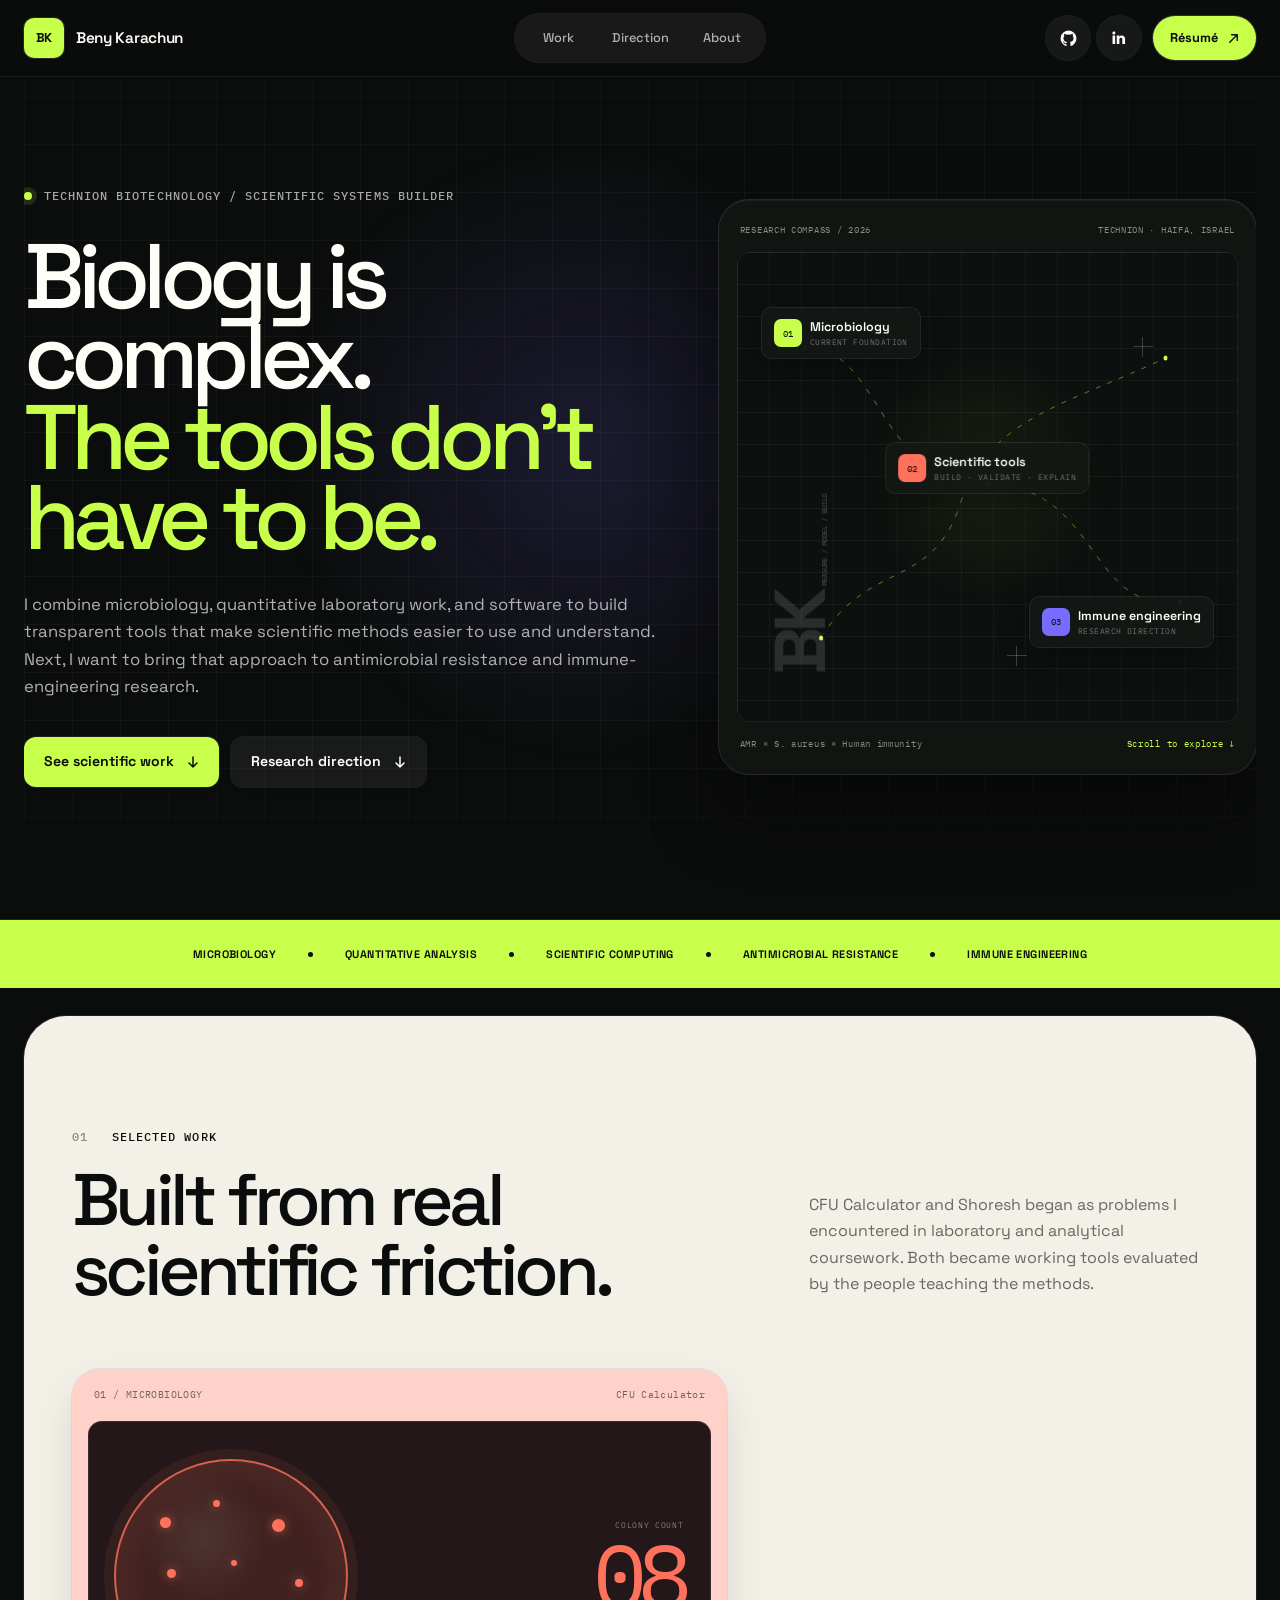
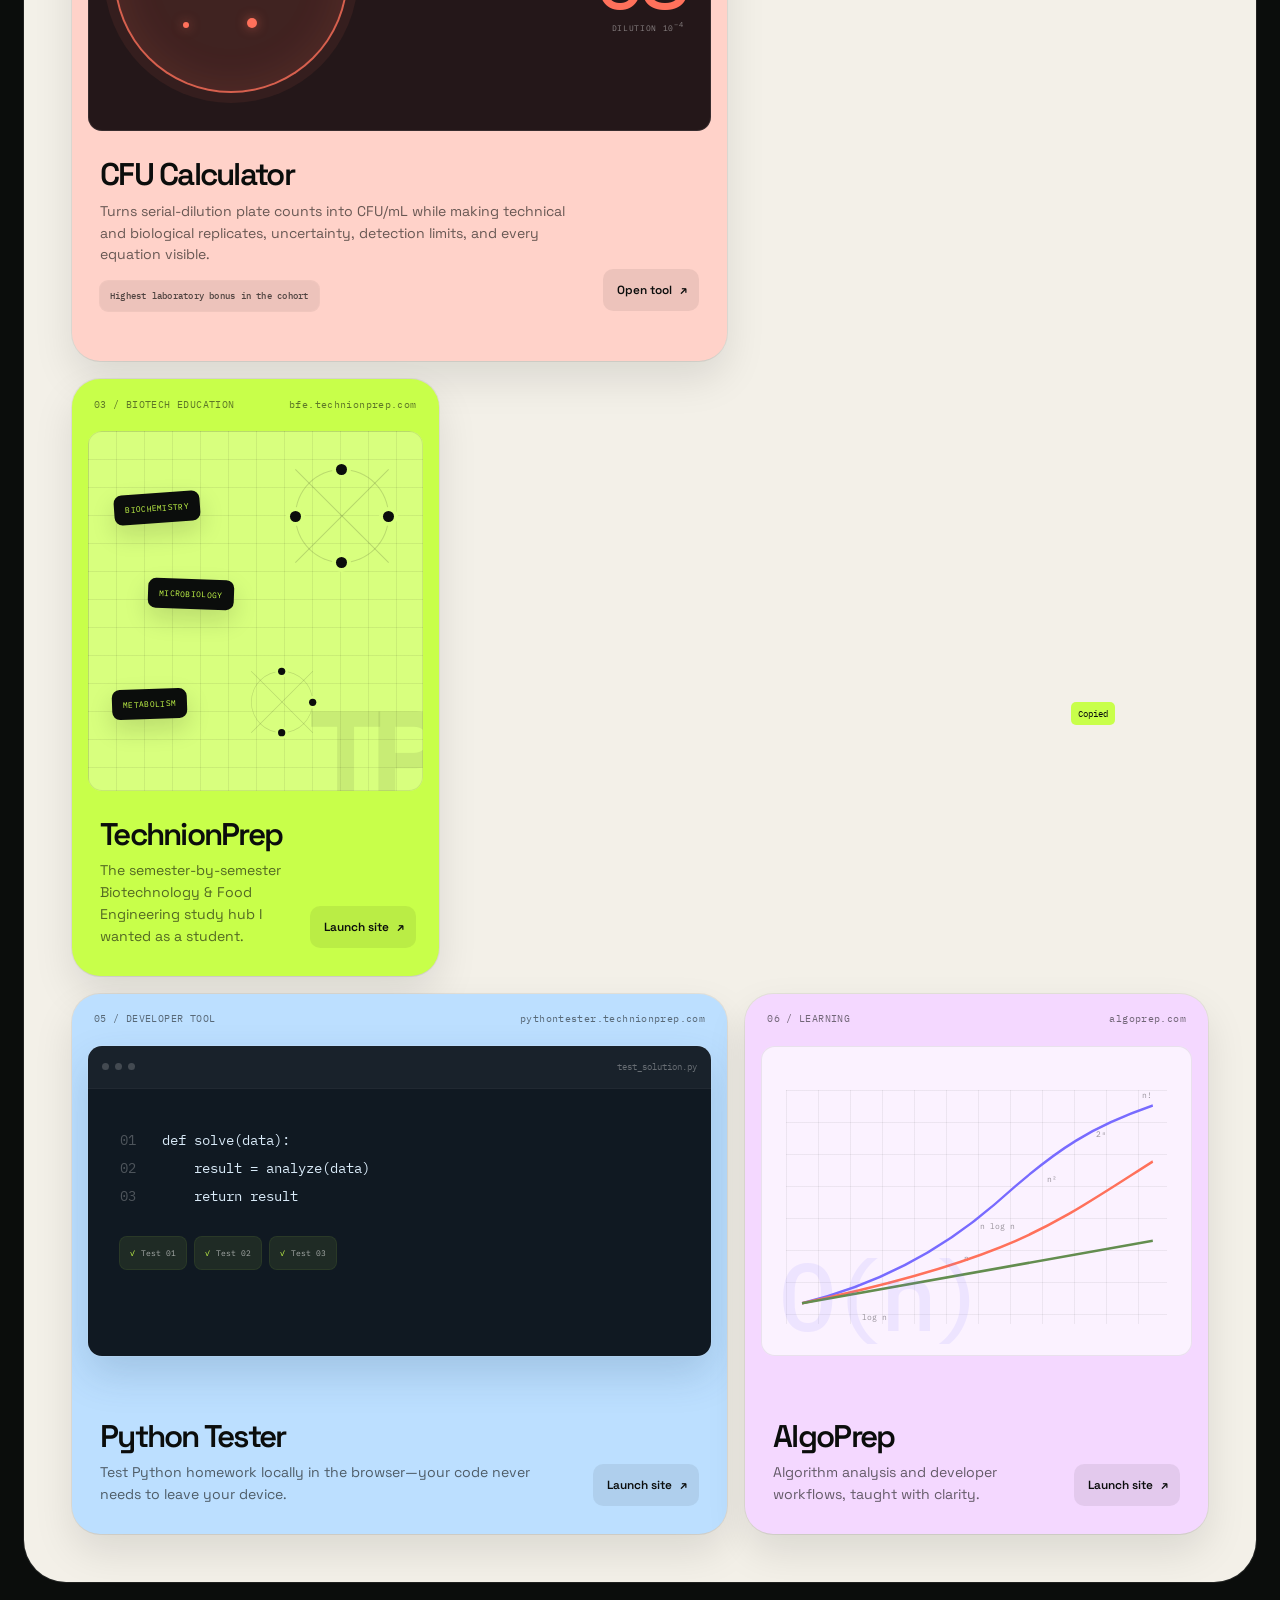
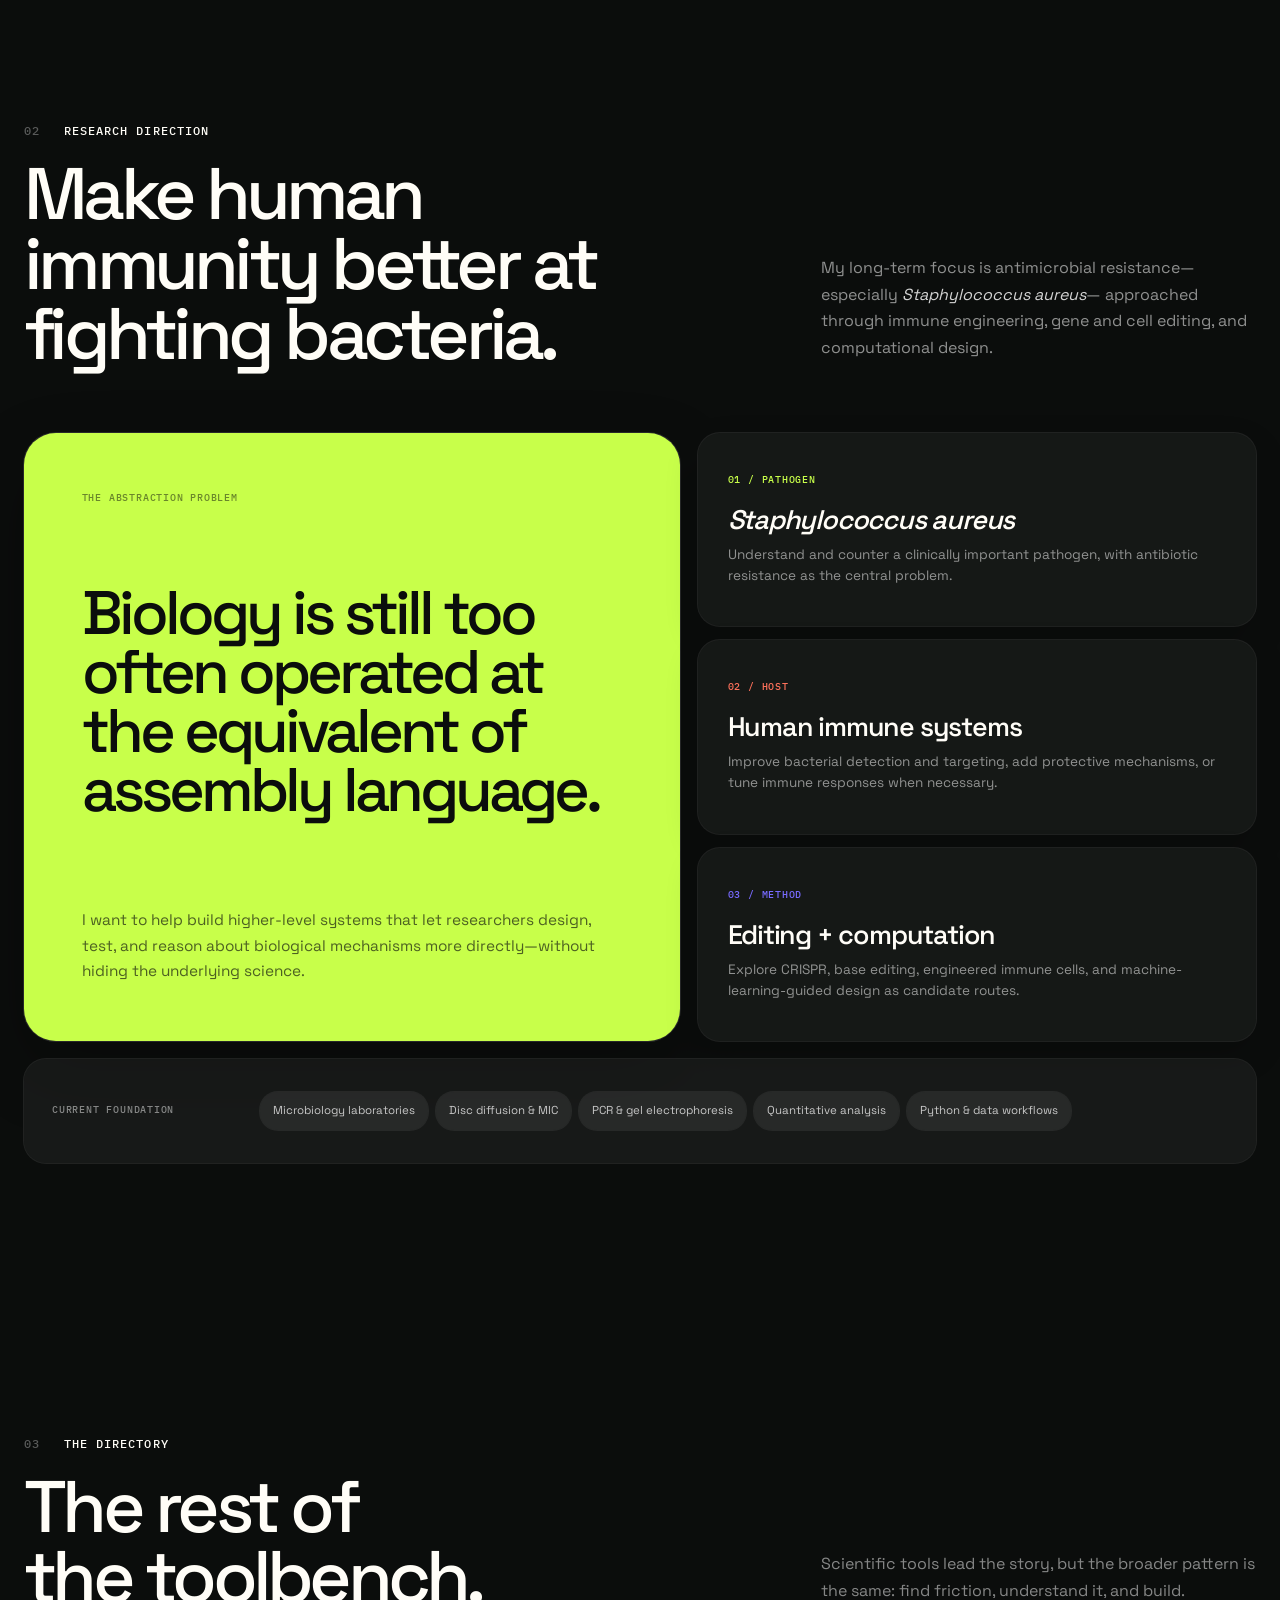
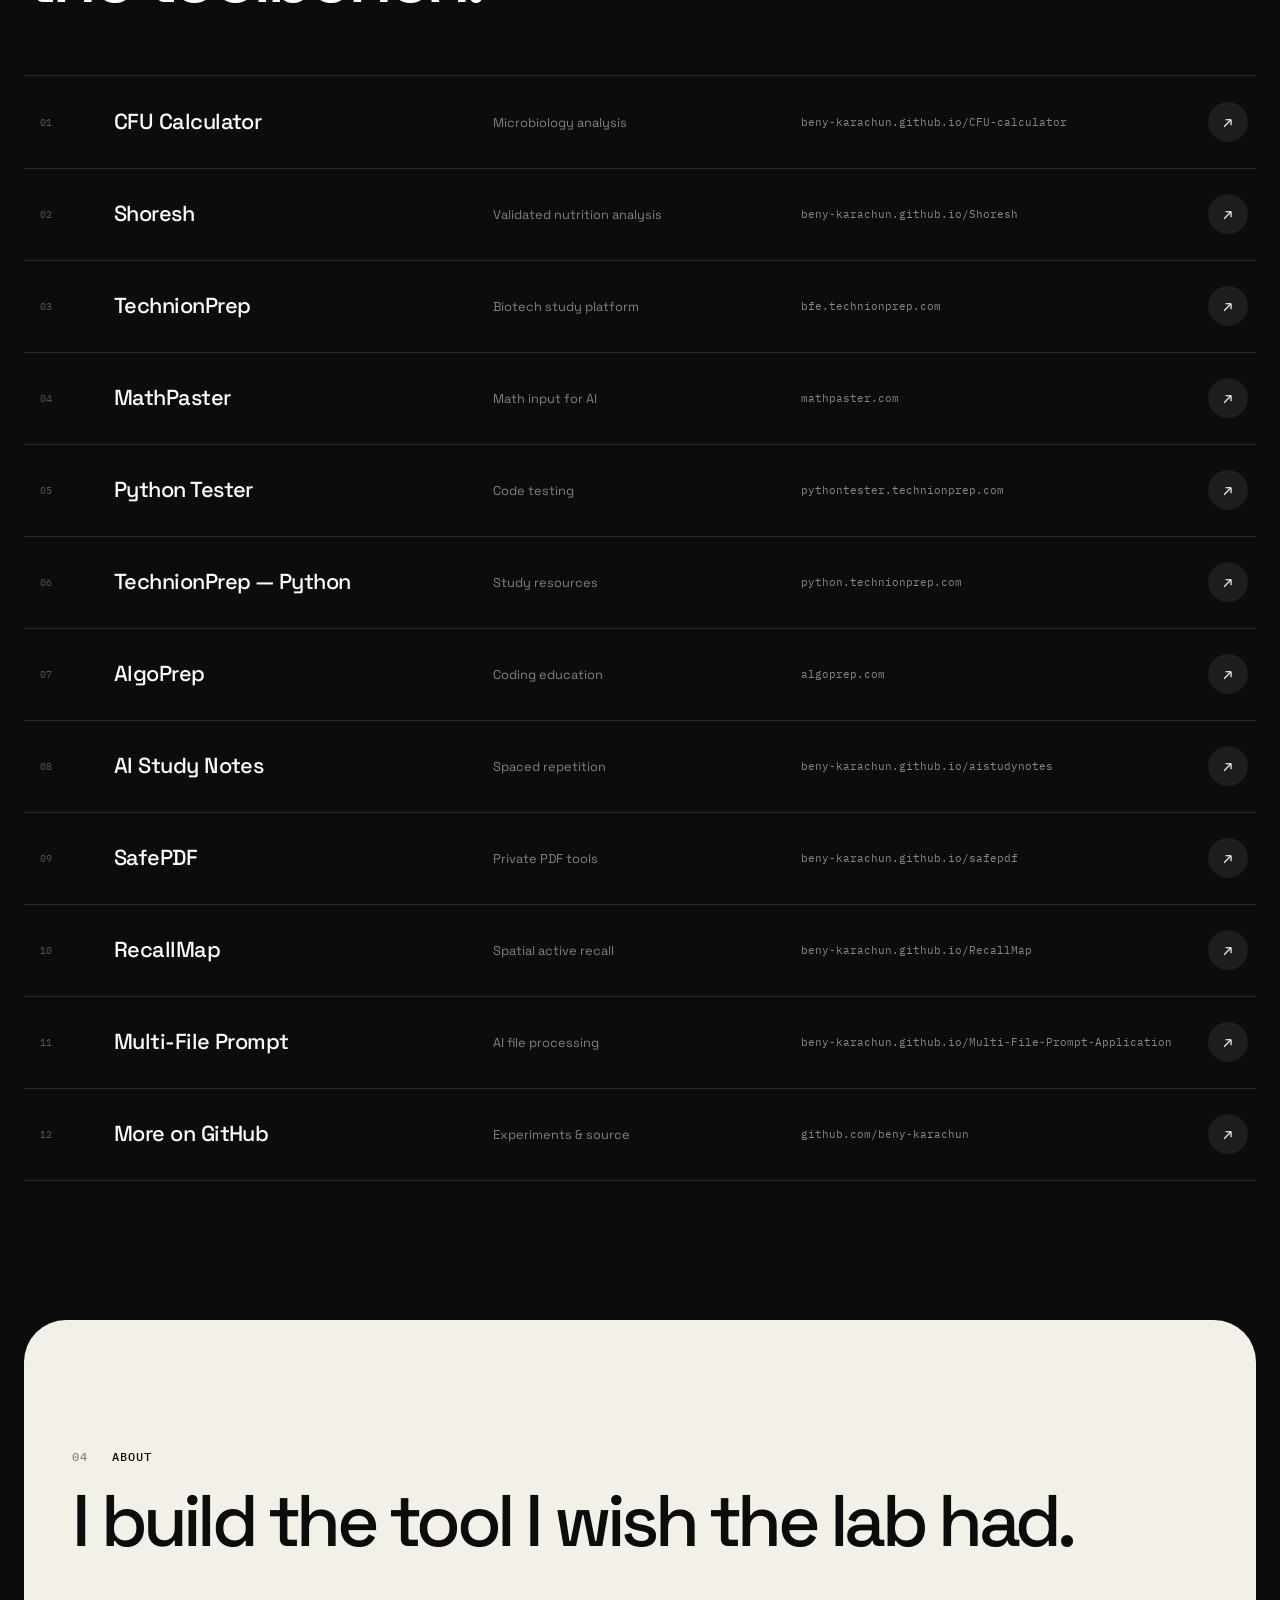
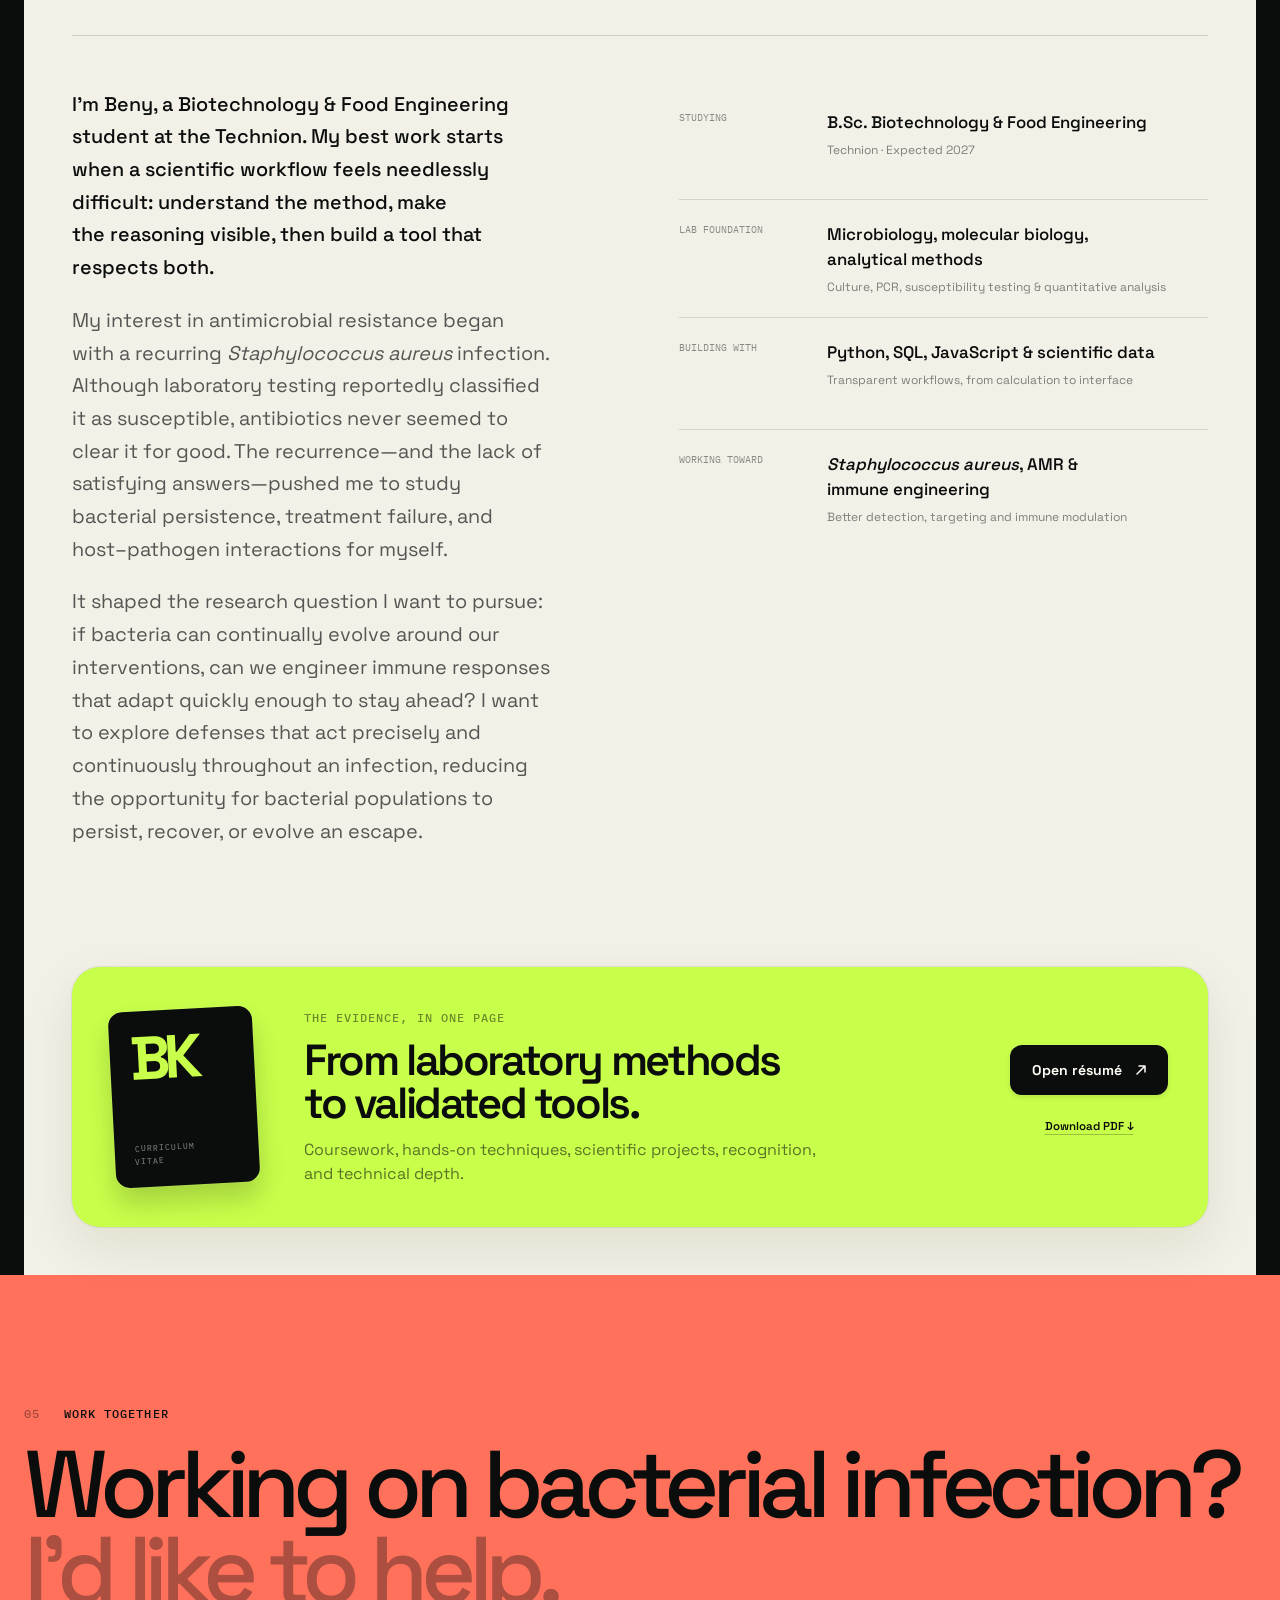
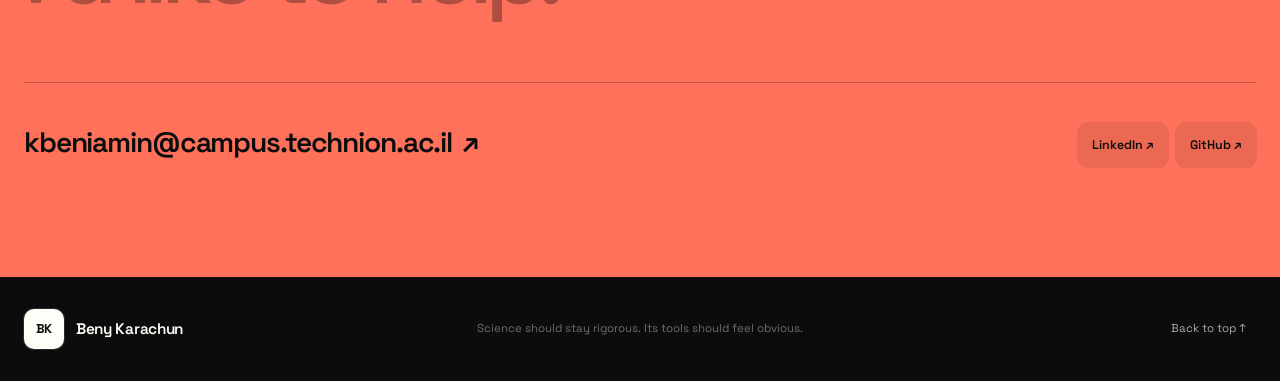
==== commit 4c031ef0: "Revise research narrative; enhance description of antimicrobial resistance interest and research dir" ====
--- a/index.html
+++ b/index.html
@@ -612,10 +612,17 @@
               make the reasoning visible, then build a tool that respects both.
             </p>
             <p>
-              In a food microbiology lab, a wild-picked rosemary sample produced no microbial growth.
-              Rather than dismissing an empty plate, I started asking whether antimicrobial compounds
-              in the plant could explain it. That reflex—turning an anomaly into a better question—is
-              what pulls me toward microbiology and antimicrobial resistance.
+              My interest in antimicrobial resistance began with a recurring <i>Staphylococcus aureus</i>
+              infection. Although laboratory testing reportedly classified it as susceptible, antibiotics
+              never seemed to clear it for good. The recurrence—and the lack of satisfying answers—pushed
+              me to study bacterial persistence, treatment failure, and host–pathogen interactions for
+              myself.
+            </p>
+            <p>
+              It shaped the research question I want to pursue: if bacteria can continually evolve around
+              our interventions, can we engineer immune responses that adapt quickly enough to stay ahead?
+              I want to explore defenses that act precisely and continuously throughout an infection,
+              reducing the opportunity for bacterial populations to persist, recover, or evolve an escape.
             </p>
           </div>
 
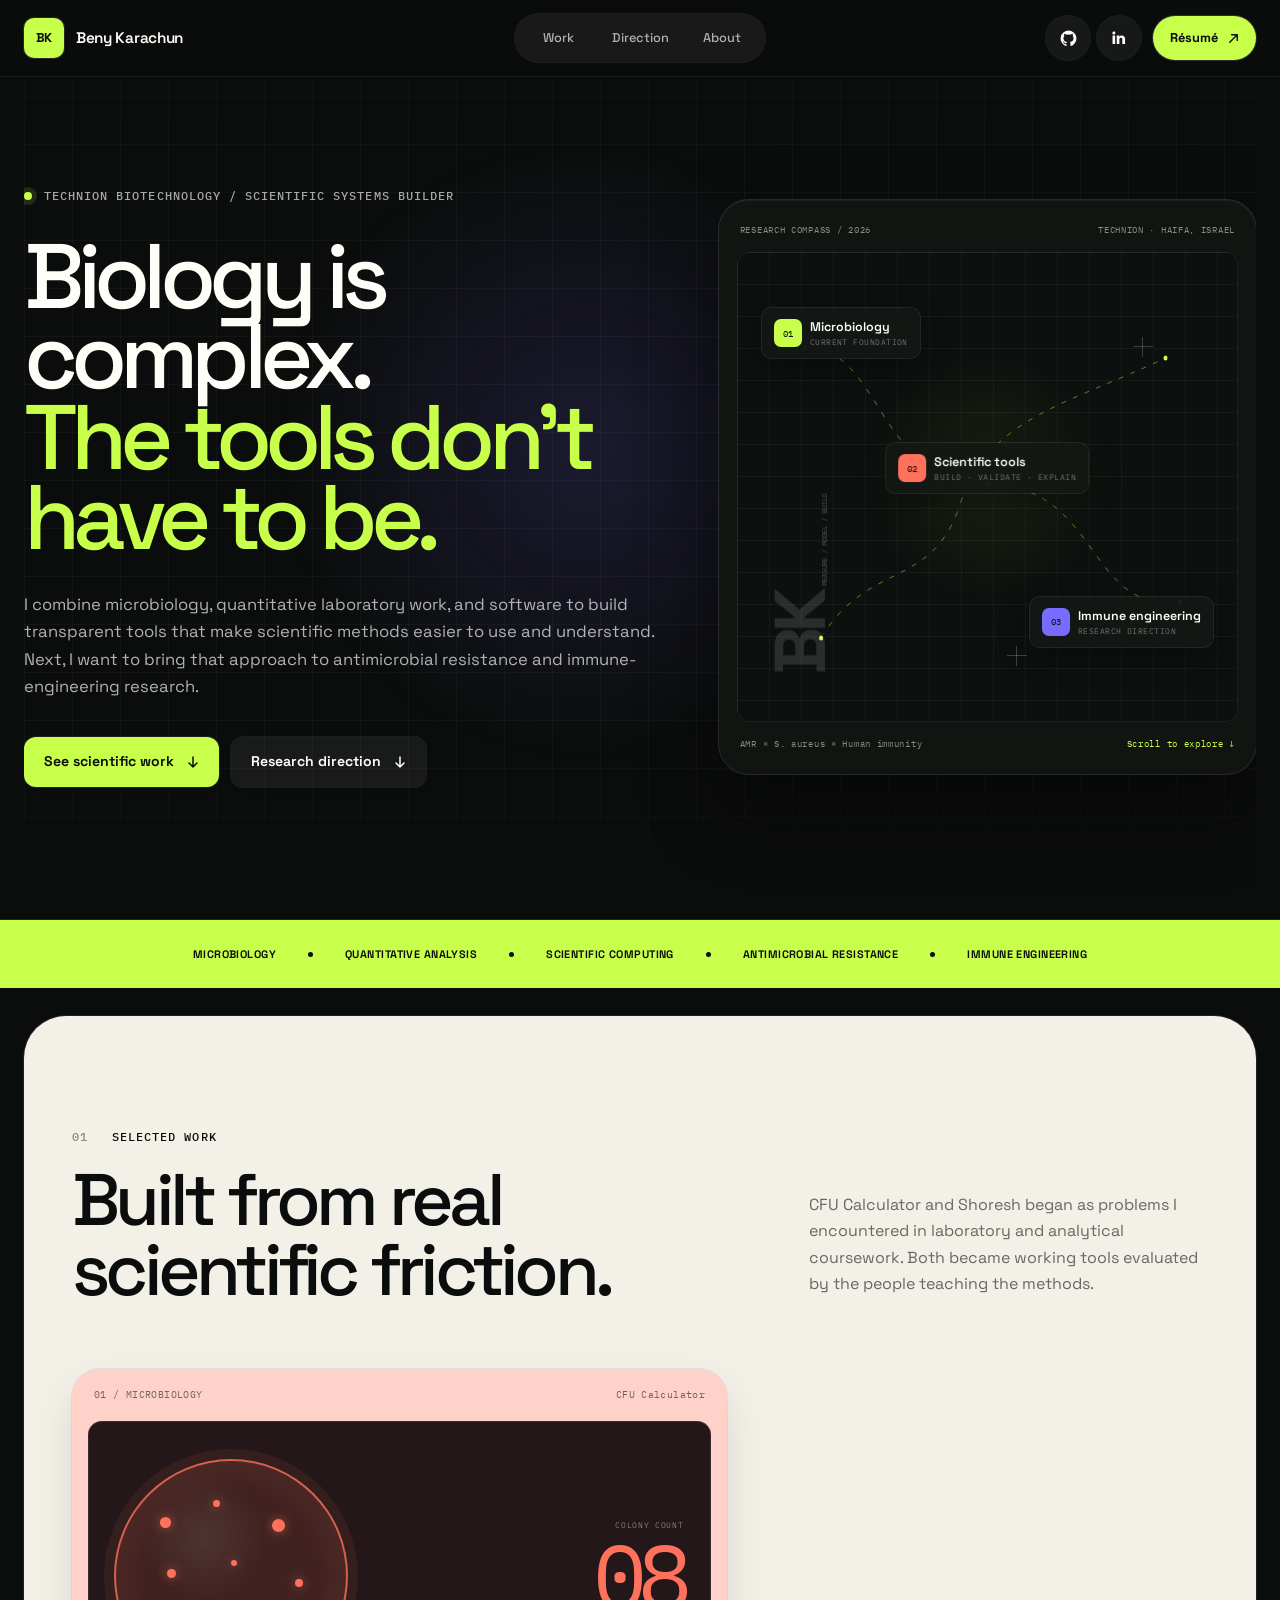
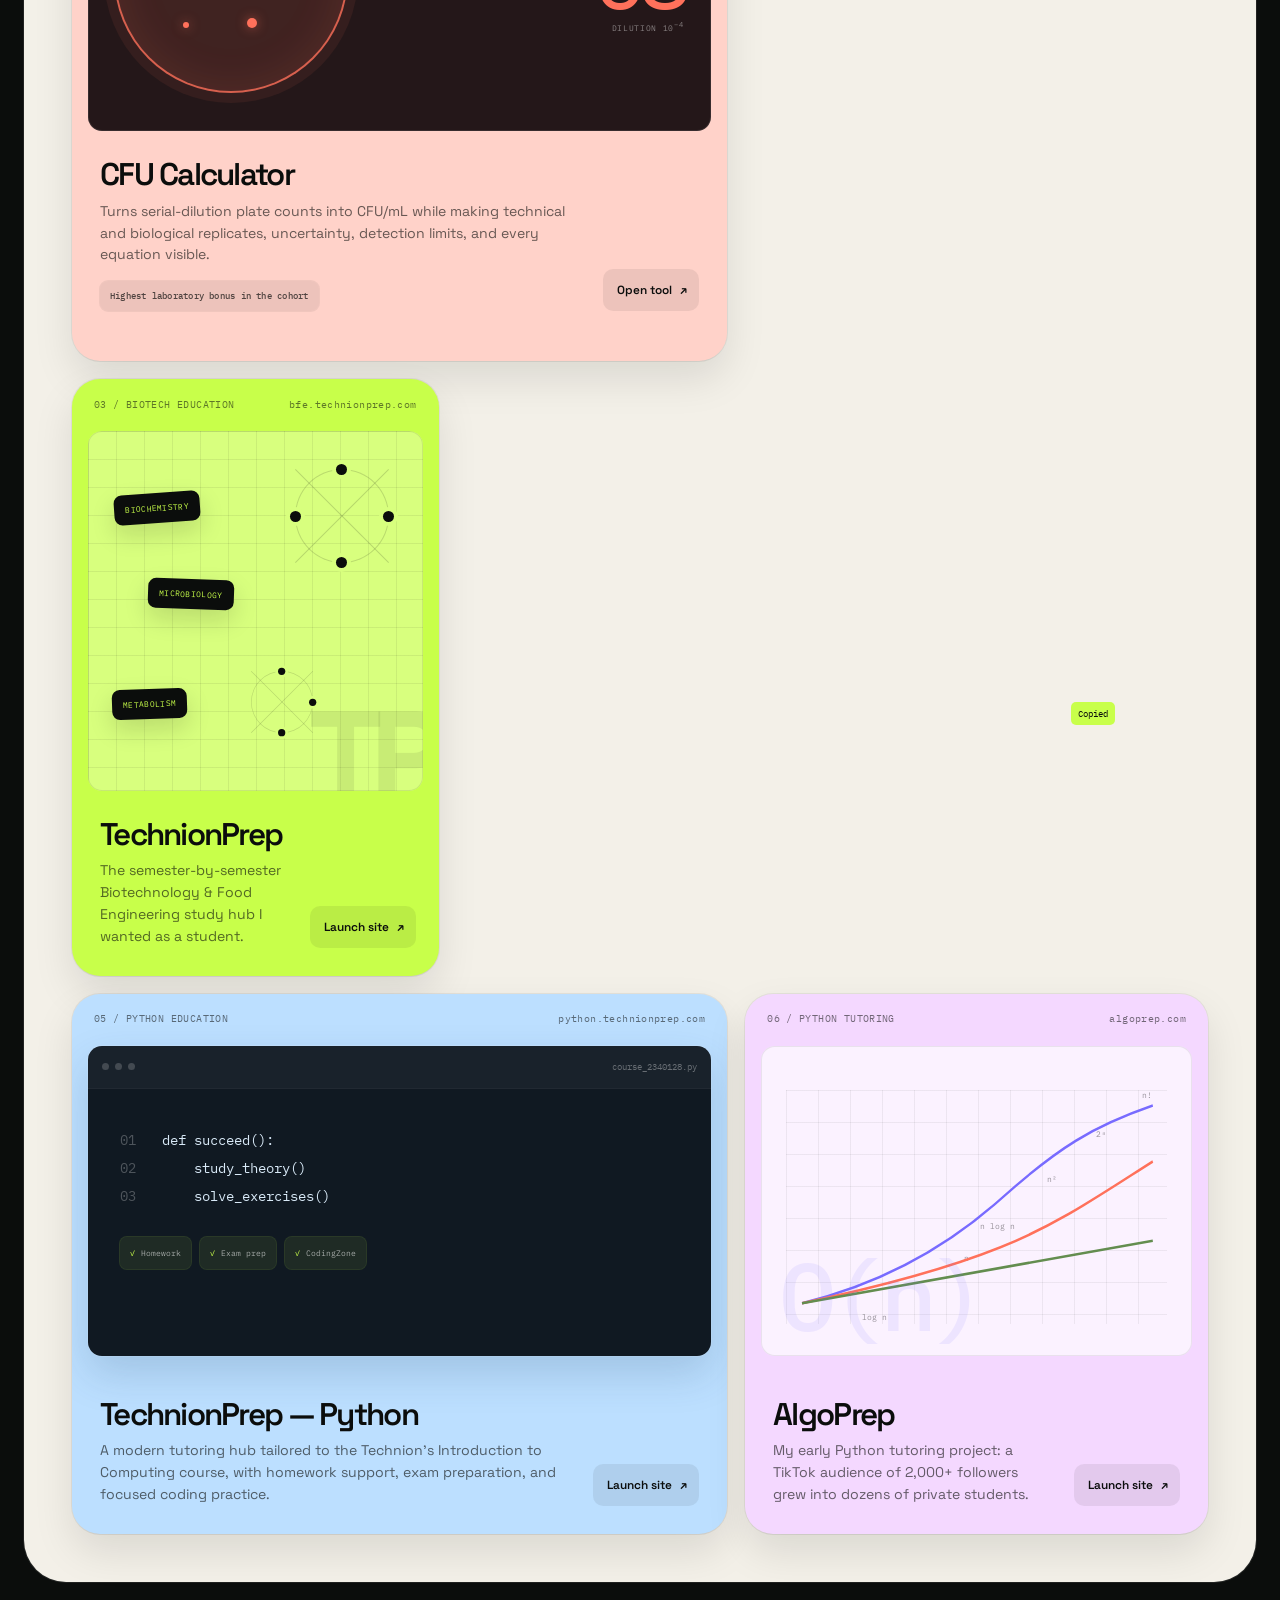
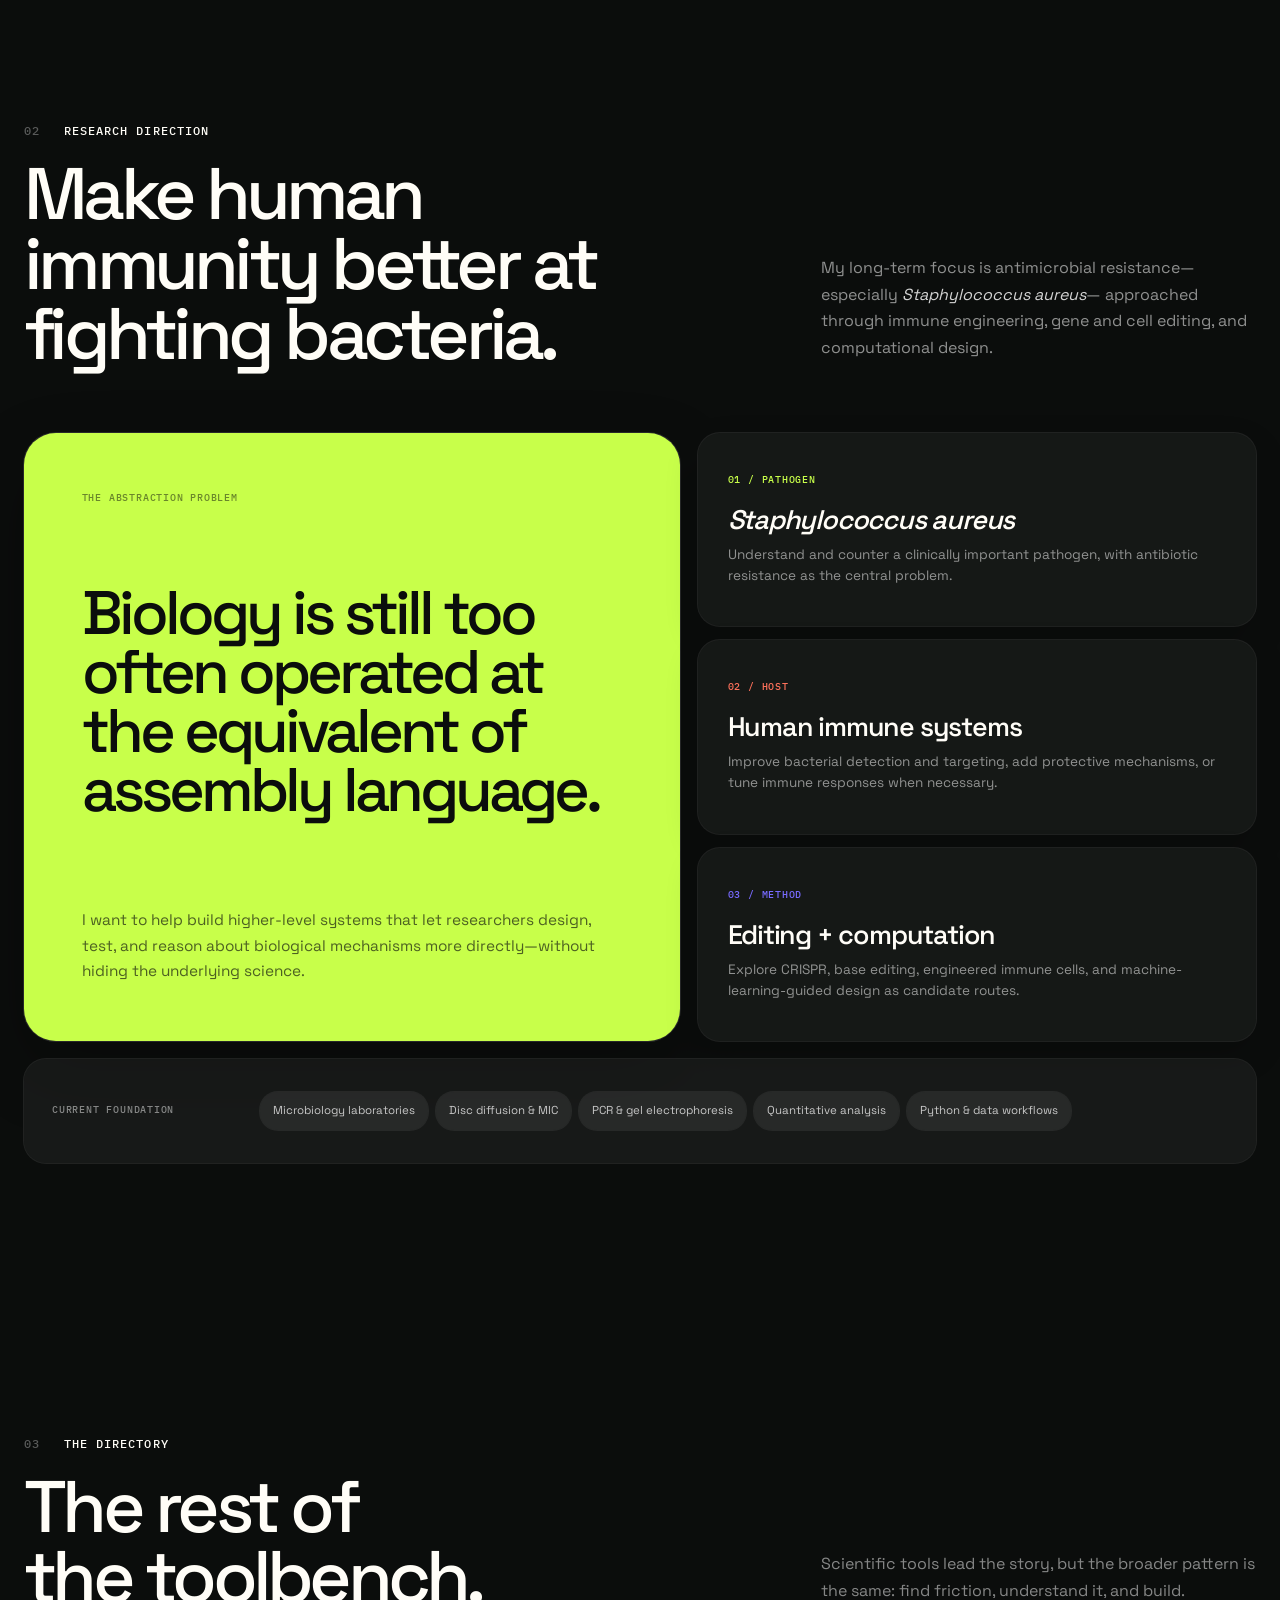
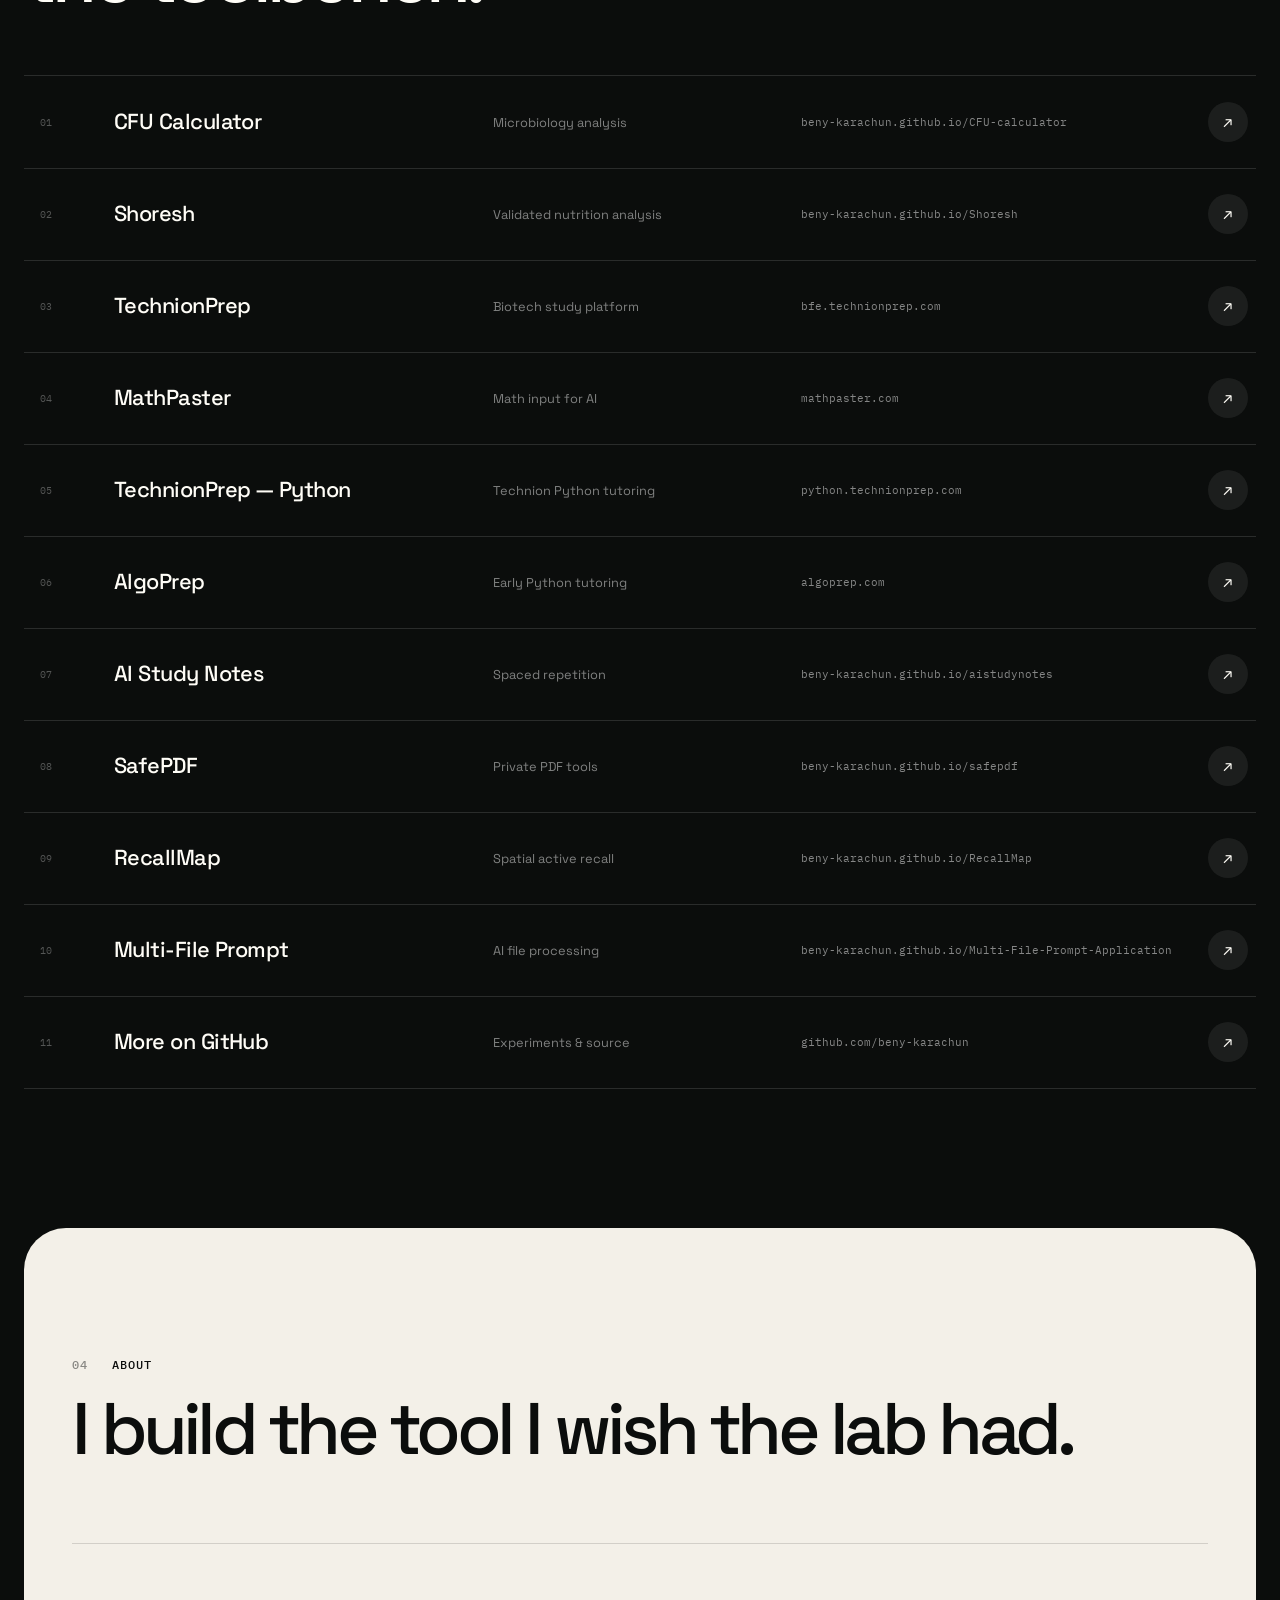
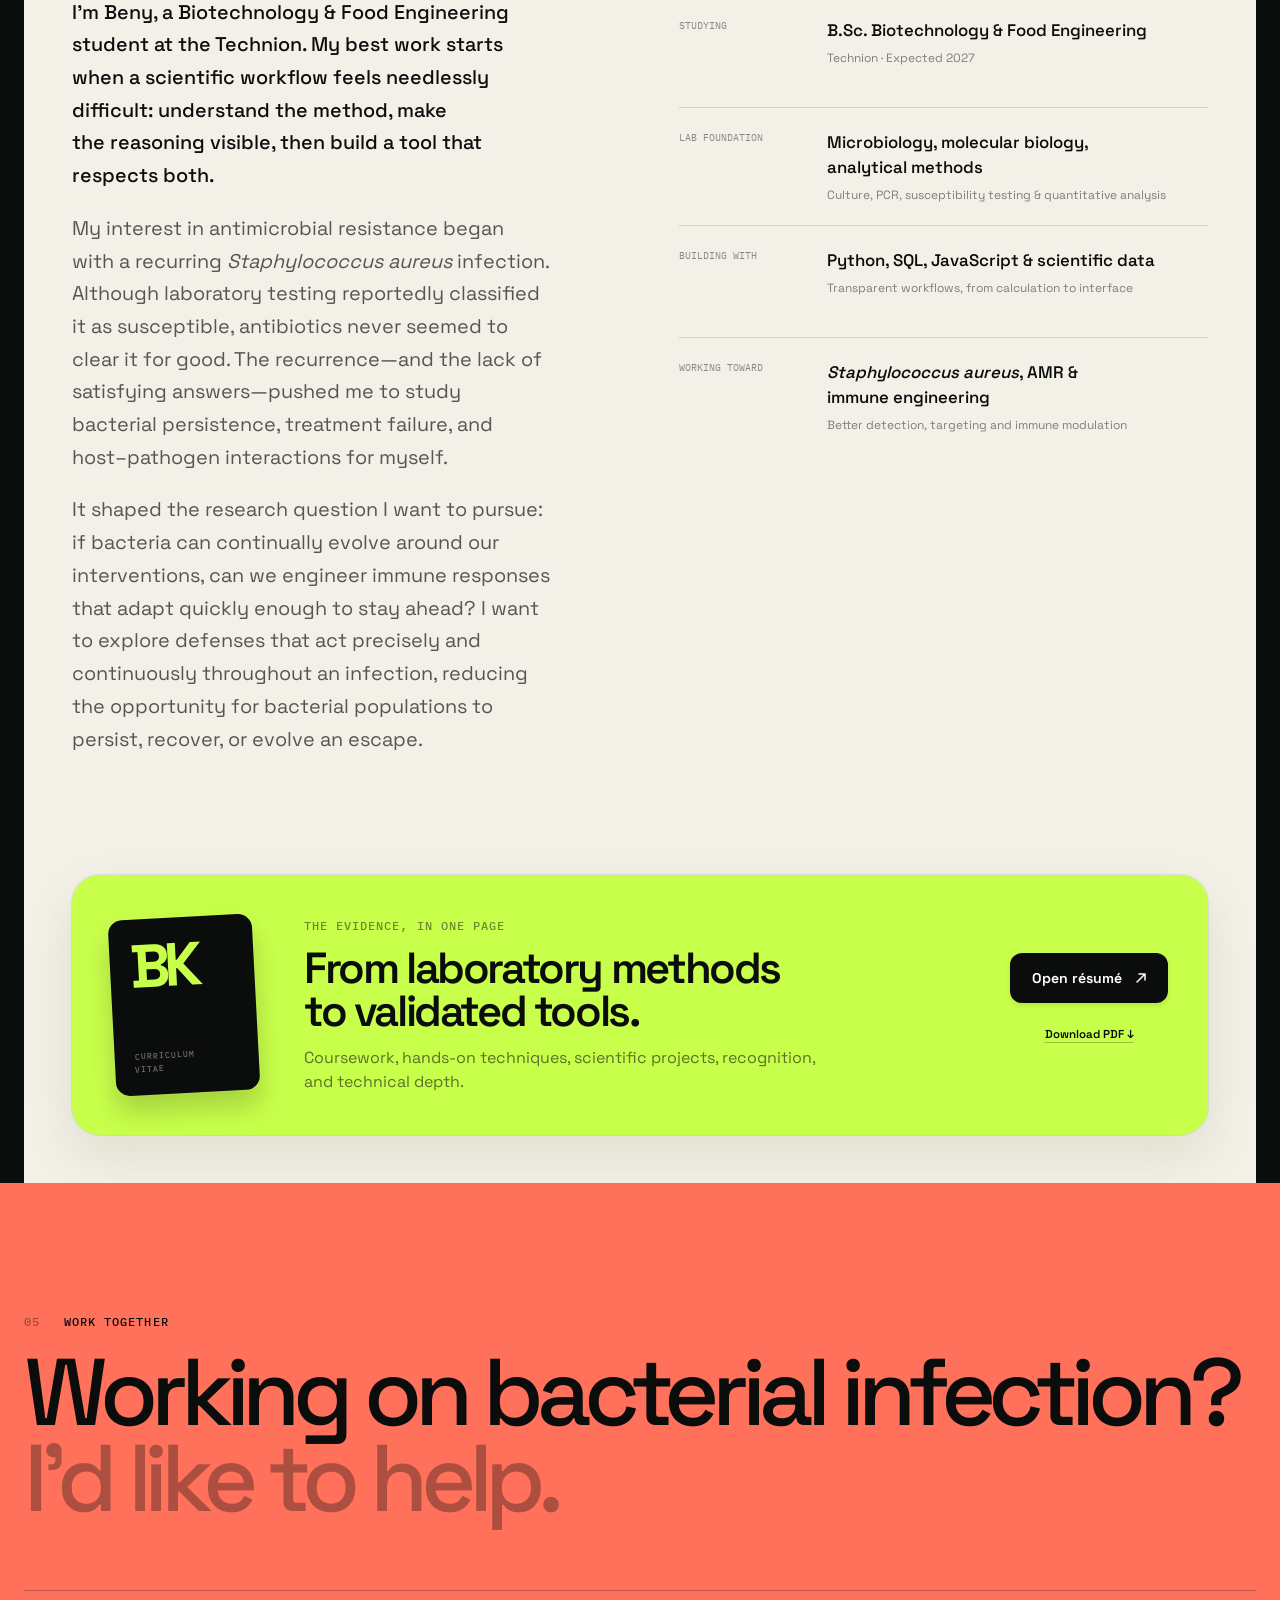
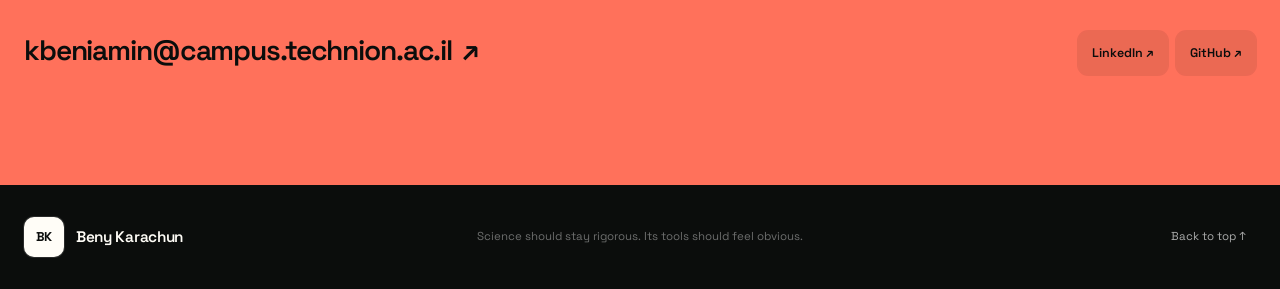
==== commit b6101f94: "Update project links and descriptions; refine Python education and tutoring project details" ====
--- a/index.html
+++ b/index.html
@@ -374,33 +374,33 @@
 
           <a
             class="project-card project-python"
-            href="https://pythontester.technionprep.com/"
+            href="https://python.technionprep.com/"
             target="_blank"
             rel="noopener noreferrer"
             data-reveal
             style="--reveal-delay: 0ms"
-            aria-label="Open Python Tester in a new tab"
+            aria-label="Open TechnionPrep Python in a new tab"
           >
             <article>
               <div class="project-meta">
-                <span>05 / DEVELOPER TOOL</span>
-                <span class="project-domain">pythontester.technionprep.com</span>
+                <span>05 / PYTHON EDUCATION</span>
+                <span class="project-domain">python.technionprep.com</span>
               </div>
               <div class="python-visual" aria-hidden="true">
-                <div class="terminal-top"><i></i><i></i><i></i><span>test_solution.py</span></div>
-                <pre><em>01</em> def solve(data):
-<em>02</em>     result = analyze(data)
-<em>03</em>     return result</pre>
+                <div class="terminal-top"><i></i><i></i><i></i><span>course_2340128.py</span></div>
+                <pre><em>01</em> def succeed():
+<em>02</em>     study_theory()
+<em>03</em>     solve_exercises()</pre>
                 <div class="test-results">
-                  <span><i>✓</i> Test 01</span>
-                  <span><i>✓</i> Test 02</span>
-                  <span><i>✓</i> Test 03</span>
+                  <span><i>✓</i> Homework</span>
+                  <span><i>✓</i> Exam prep</span>
+                  <span><i>✓</i> CodingZone</span>
                 </div>
               </div>
               <div class="project-content">
                 <div>
-                  <h3>Python Tester</h3>
-                  <p>Test Python homework locally in the browser—your code never needs to leave your device.</p>
+                  <h3>TechnionPrep — Python</h3>
+                  <p>A modern tutoring hub tailored to the Technion’s Introduction to Computing course, with homework support, exam preparation, and focused coding practice.</p>
                 </div>
                 <span class="launch-link">Launch site <i>↗</i></span>
               </div>
@@ -418,7 +418,7 @@
           >
             <article>
               <div class="project-meta">
-                <span>06 / LEARNING</span>
+                <span>06 / PYTHON TUTORING</span>
                 <span class="project-domain">algoprep.com</span>
               </div>
               <div class="algo-visual" aria-hidden="true">
@@ -435,7 +435,7 @@
               <div class="project-content">
                 <div>
                   <h3>AlgoPrep</h3>
-                  <p>Algorithm analysis and developer workflows, taught with clarity.</p>
+                  <p>My early Python tutoring project: a TikTok audience of 2,000+ followers grew into dozens of private students.</p>
                 </div>
                 <span class="launch-link">Launch site <i>↗</i></span>
               </div>
@@ -538,57 +538,50 @@
               <code>mathpaster.com</code>
               <i aria-hidden="true">↗</i>
             </a>
-            <a href="https://pythontester.technionprep.com/" target="_blank" rel="noopener noreferrer">
+            <a href="https://python.technionprep.com" target="_blank" rel="noopener noreferrer">
               <span class="directory-number">05</span>
-              <strong>Python Tester</strong>
-              <span class="directory-type">Code testing</span>
-              <code>pythontester.technionprep.com</code>
-              <i aria-hidden="true">↗</i>
-            </a>
-            <a href="https://python.technionprep.com" target="_blank" rel="noopener noreferrer">
+              <strong>TechnionPrep — Python</strong>
+              <span class="directory-type">Technion Python tutoring</span>
+              <code>python.technionprep.com</code>
+              <i aria-hidden="true">↗</i>
+            </a>
+            <a href="https://algoprep.com" target="_blank" rel="noopener noreferrer">
               <span class="directory-number">06</span>
-              <strong>TechnionPrep — Python</strong>
-              <span class="directory-type">Study resources</span>
-              <code>python.technionprep.com</code>
-              <i aria-hidden="true">↗</i>
-            </a>
-            <a href="https://algoprep.com" target="_blank" rel="noopener noreferrer">
+              <strong>AlgoPrep</strong>
+              <span class="directory-type">Early Python tutoring</span>
+              <code>algoprep.com</code>
+              <i aria-hidden="true">↗</i>
+            </a>
+            <a href="https://beny-karachun.github.io/aistudynotes/" target="_blank" rel="noopener noreferrer">
               <span class="directory-number">07</span>
-              <strong>AlgoPrep</strong>
-              <span class="directory-type">Coding education</span>
-              <code>algoprep.com</code>
-              <i aria-hidden="true">↗</i>
-            </a>
-            <a href="https://beny-karachun.github.io/aistudynotes/" target="_blank" rel="noopener noreferrer">
-              <span class="directory-number">08</span>
               <strong>AI Study Notes</strong>
               <span class="directory-type">Spaced repetition</span>
               <code>beny-karachun.github.io/aistudynotes</code>
               <i aria-hidden="true">↗</i>
             </a>
             <a href="https://beny-karachun.github.io/safepdf/" target="_blank" rel="noopener noreferrer">
-              <span class="directory-number">09</span>
+              <span class="directory-number">08</span>
               <strong>SafePDF</strong>
               <span class="directory-type">Private PDF tools</span>
               <code>beny-karachun.github.io/safepdf</code>
               <i aria-hidden="true">↗</i>
             </a>
             <a href="https://beny-karachun.github.io/RecallMap/" target="_blank" rel="noopener noreferrer">
-              <span class="directory-number">10</span>
+              <span class="directory-number">09</span>
               <strong>RecallMap</strong>
               <span class="directory-type">Spatial active recall</span>
               <code>beny-karachun.github.io/RecallMap</code>
               <i aria-hidden="true">↗</i>
             </a>
             <a href="https://beny-karachun.github.io/Multi-File-Prompt-Application/" target="_blank" rel="noopener noreferrer">
-              <span class="directory-number">11</span>
+              <span class="directory-number">10</span>
               <strong>Multi-File Prompt</strong>
               <span class="directory-type">AI file processing</span>
               <code>beny-karachun.github.io/Multi-File-Prompt-Application</code>
               <i aria-hidden="true">↗</i>
             </a>
             <a href="https://github.com/beny-karachun" target="_blank" rel="noopener noreferrer">
-              <span class="directory-number">12</span>
+              <span class="directory-number">11</span>
               <strong>More on GitHub</strong>
               <span class="directory-type">Experiments &amp; source</span>
               <code>github.com/beny-karachun</code>
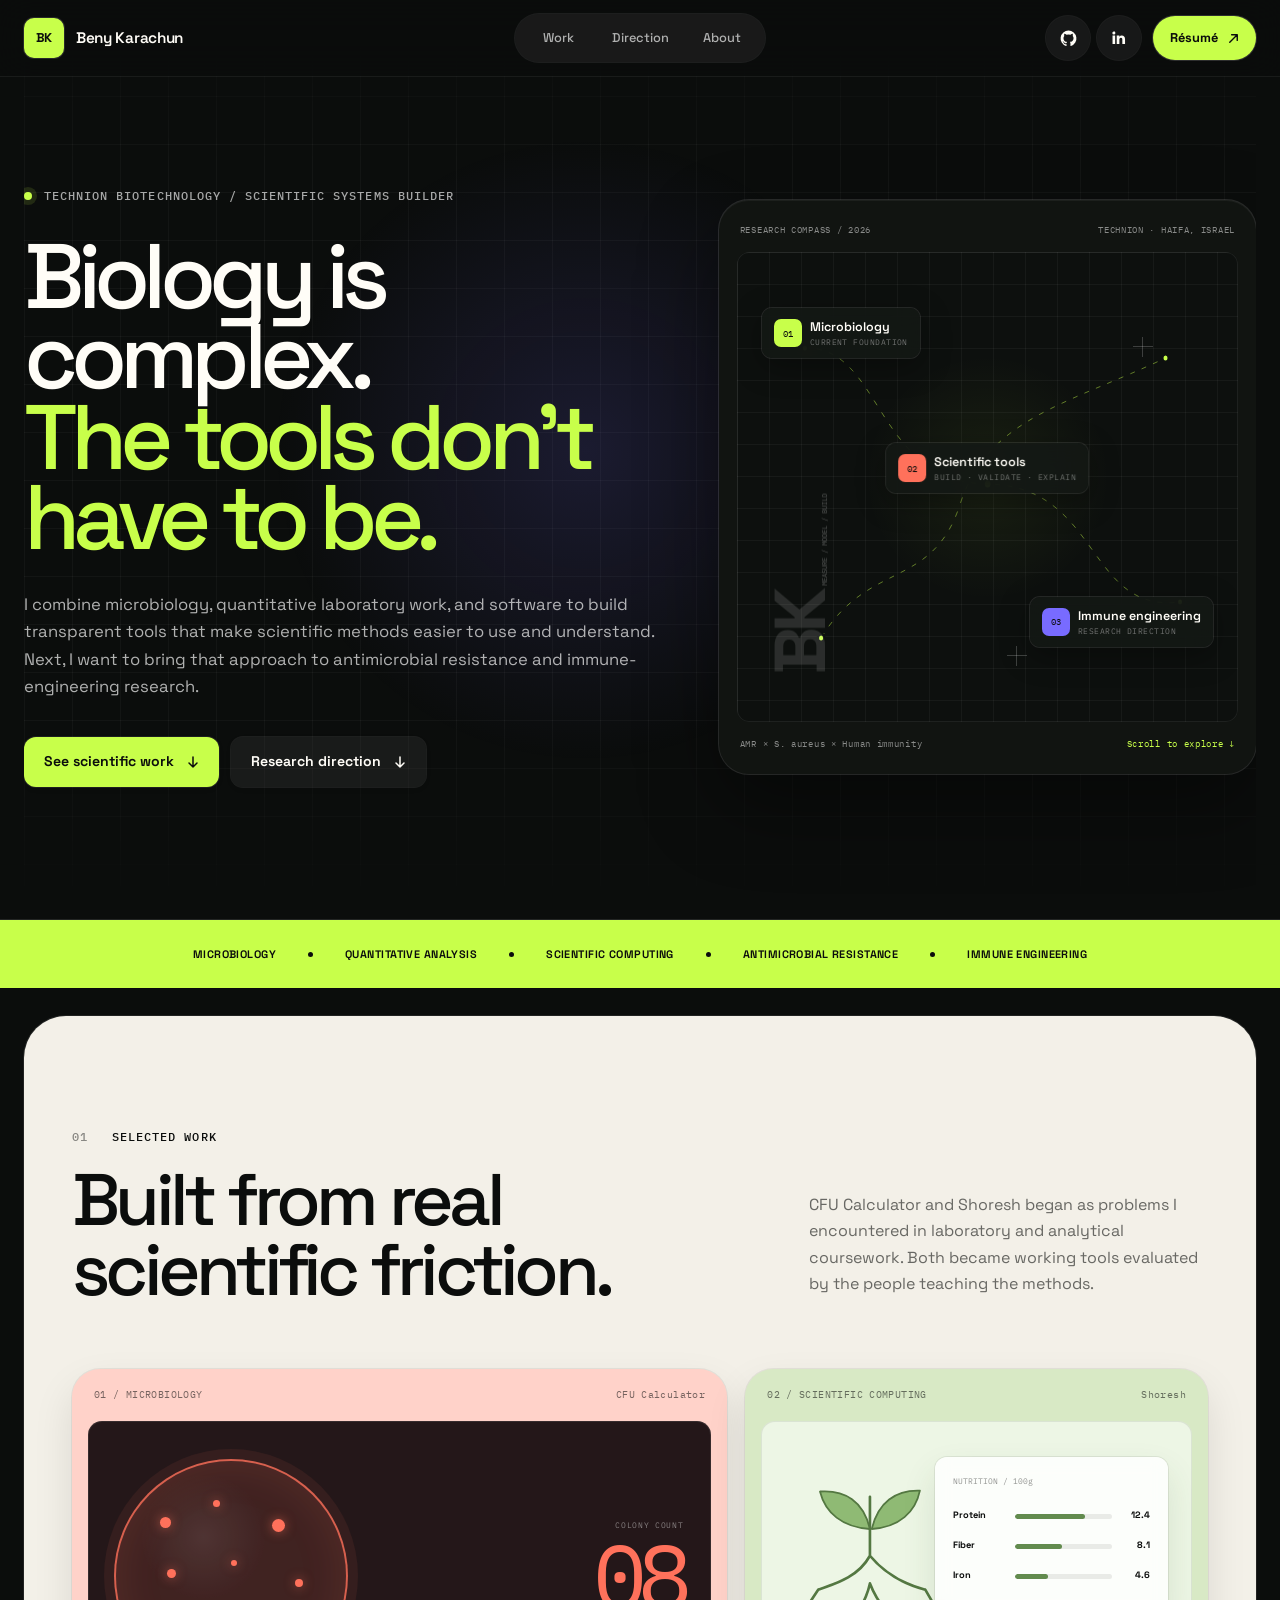
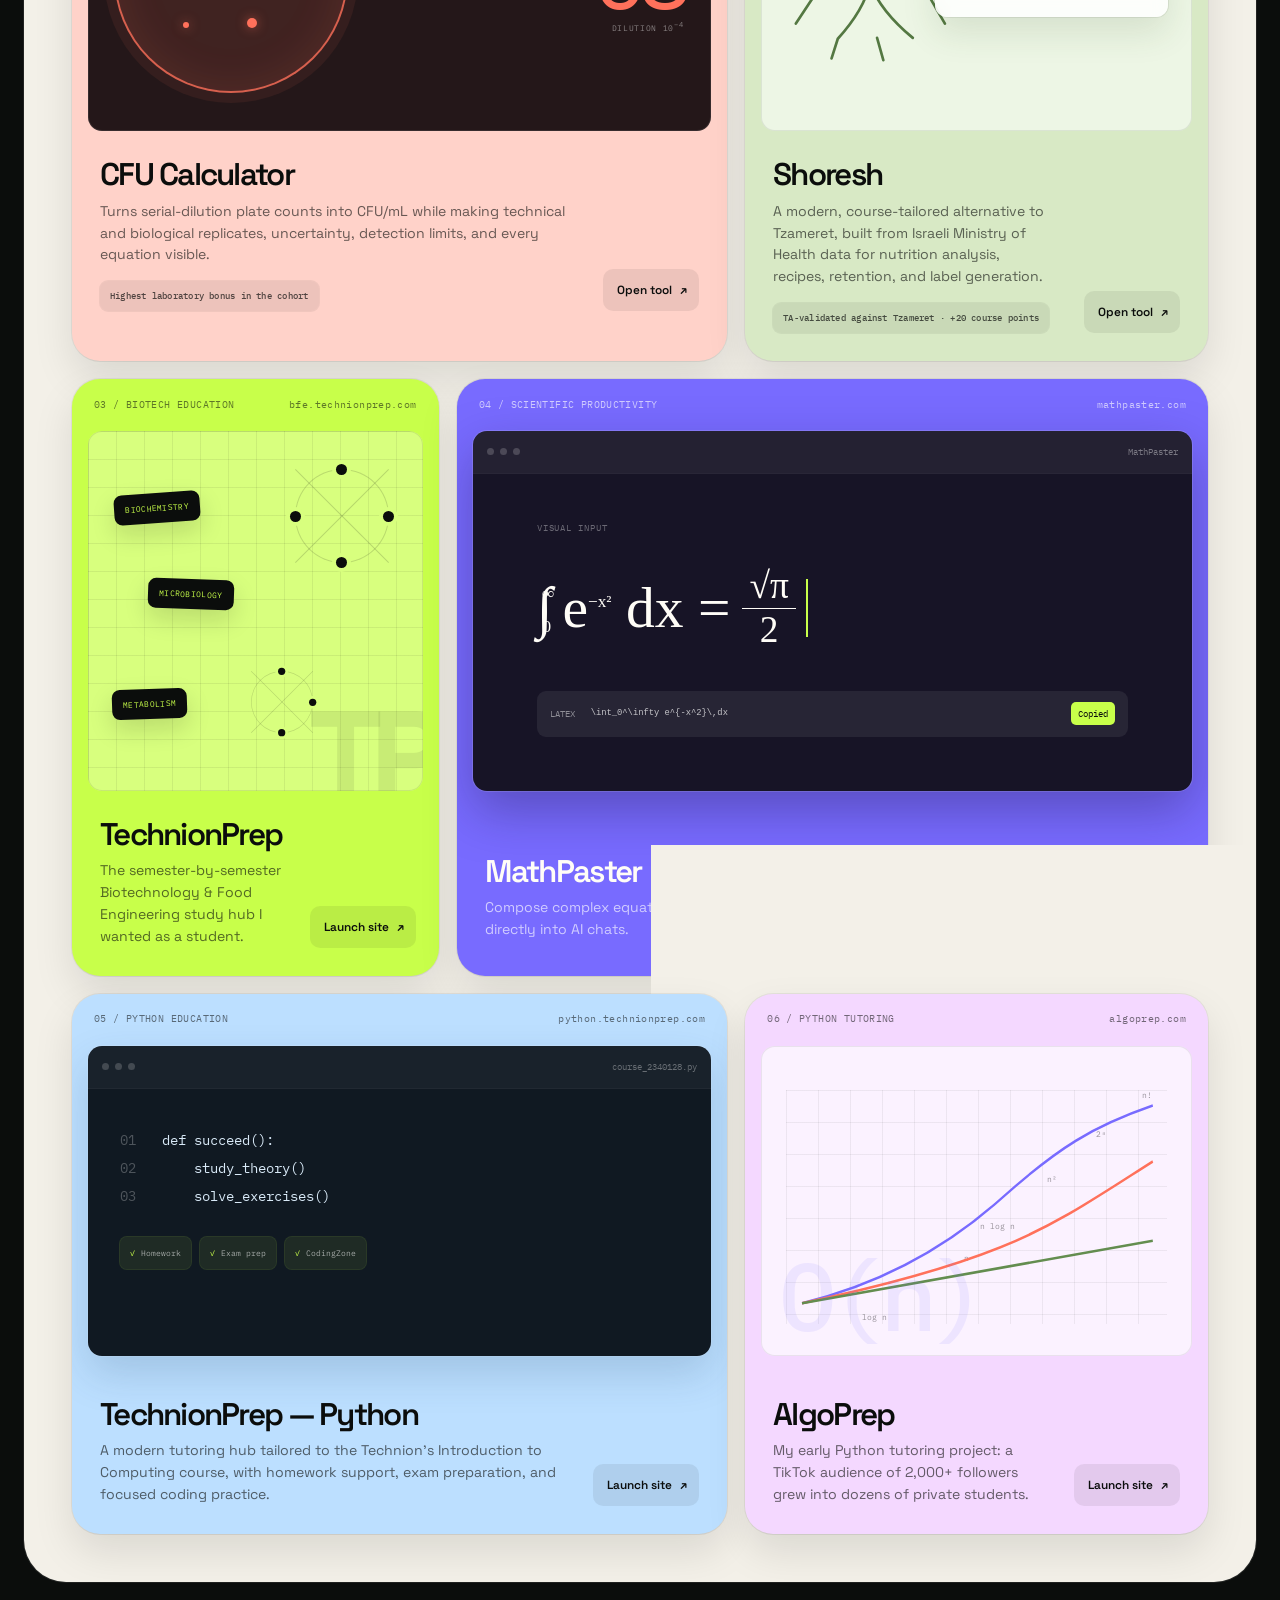
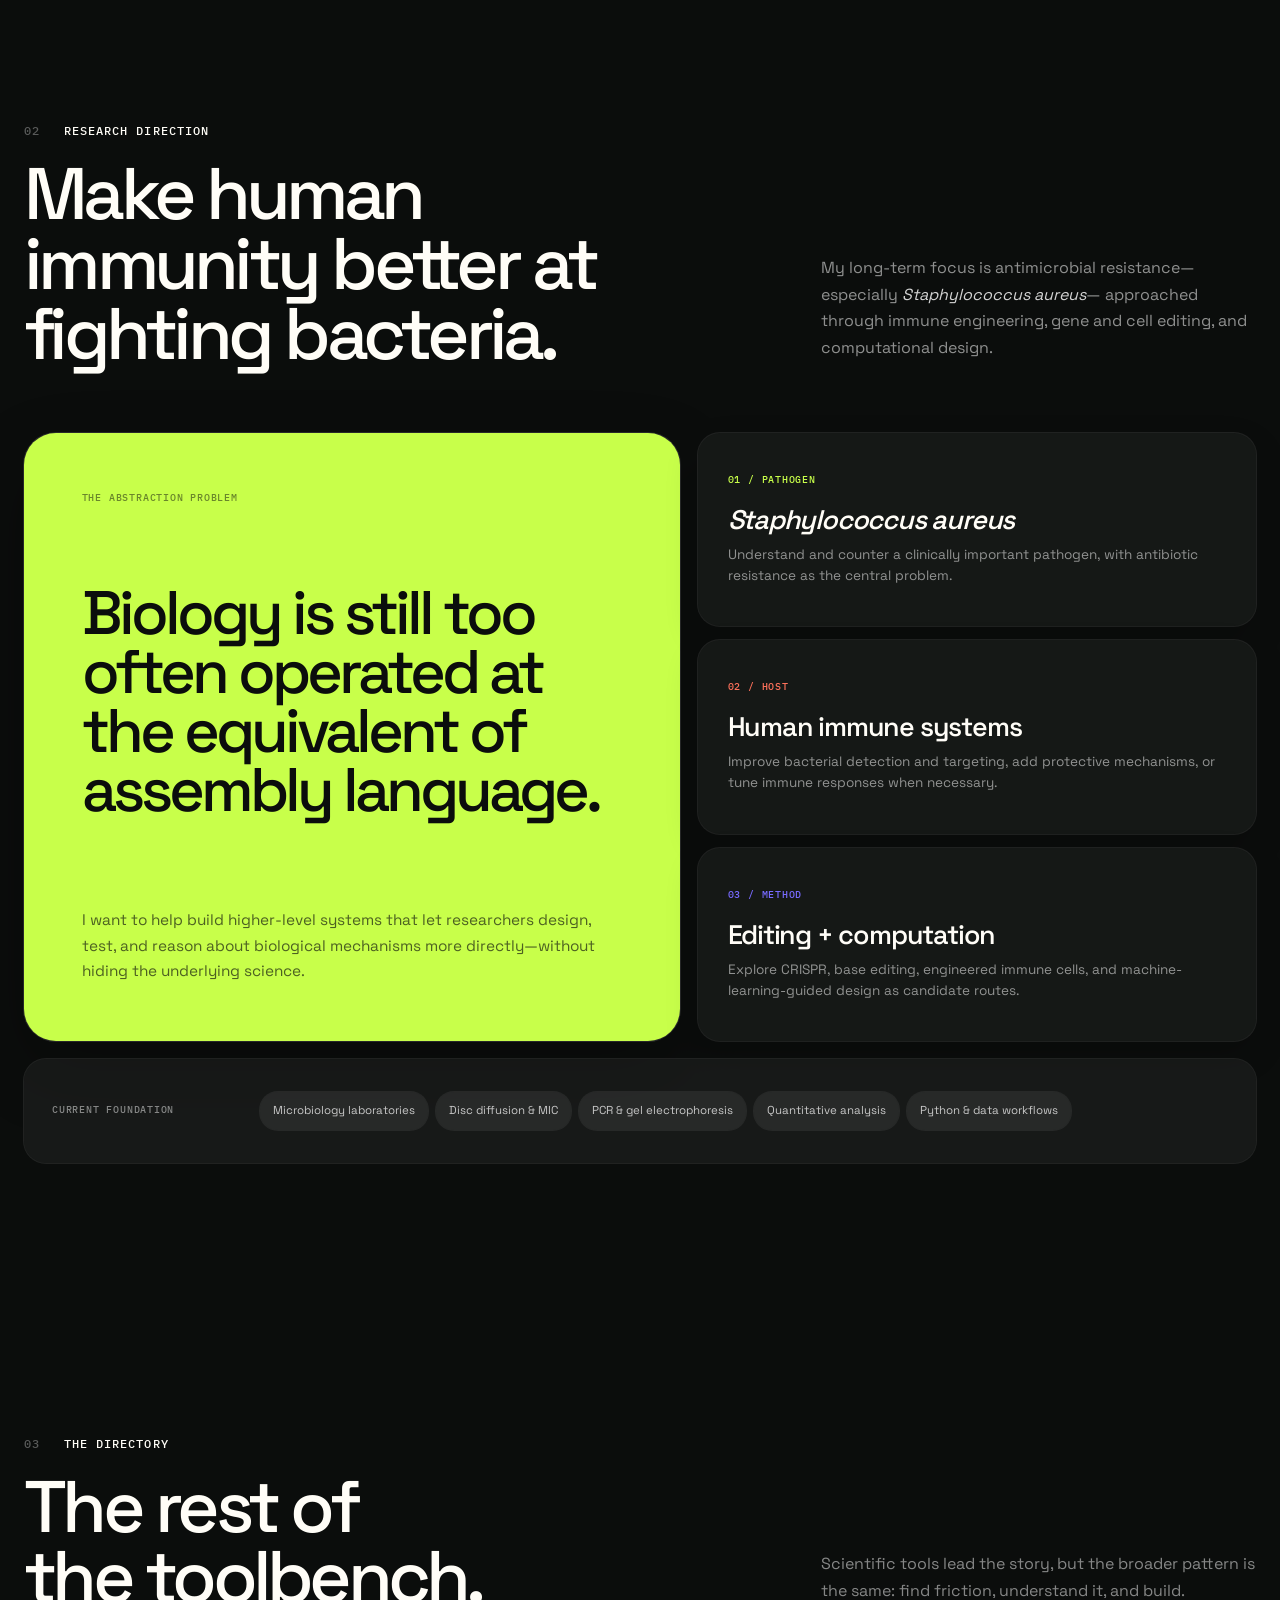
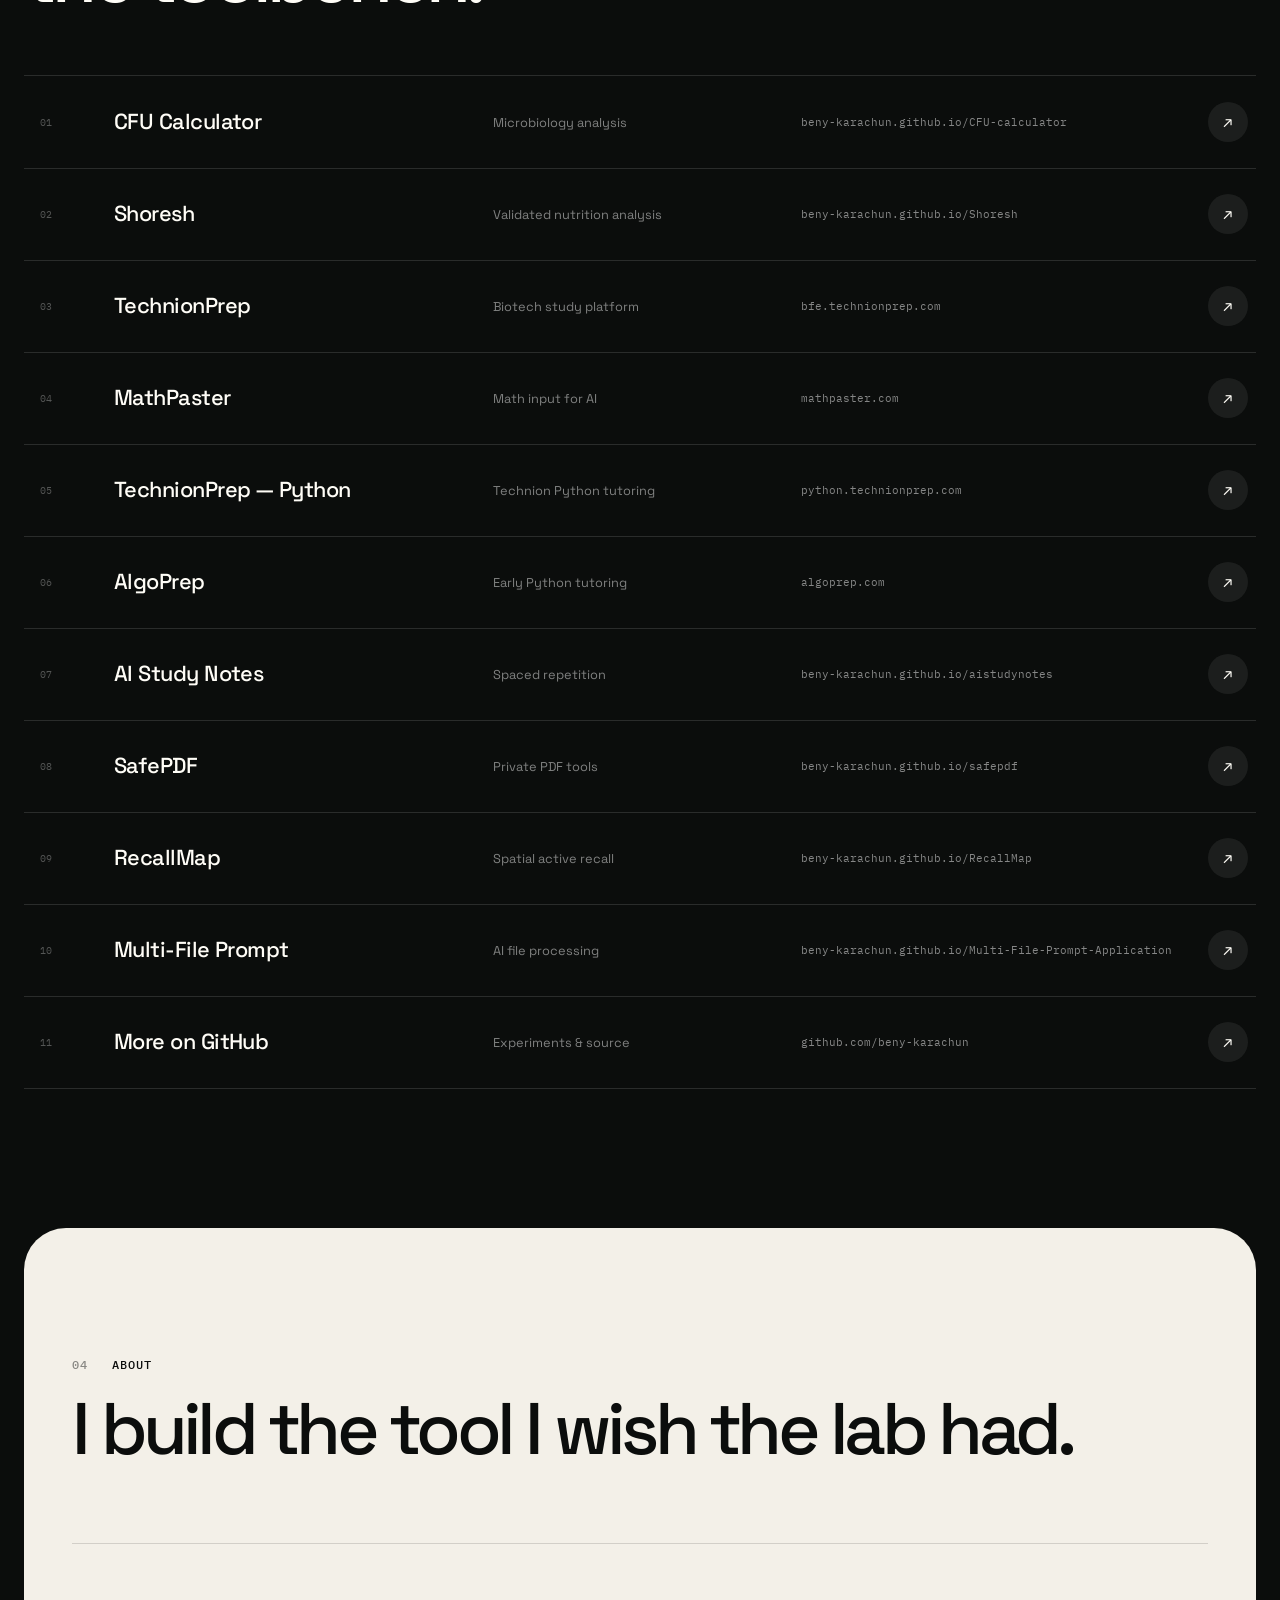
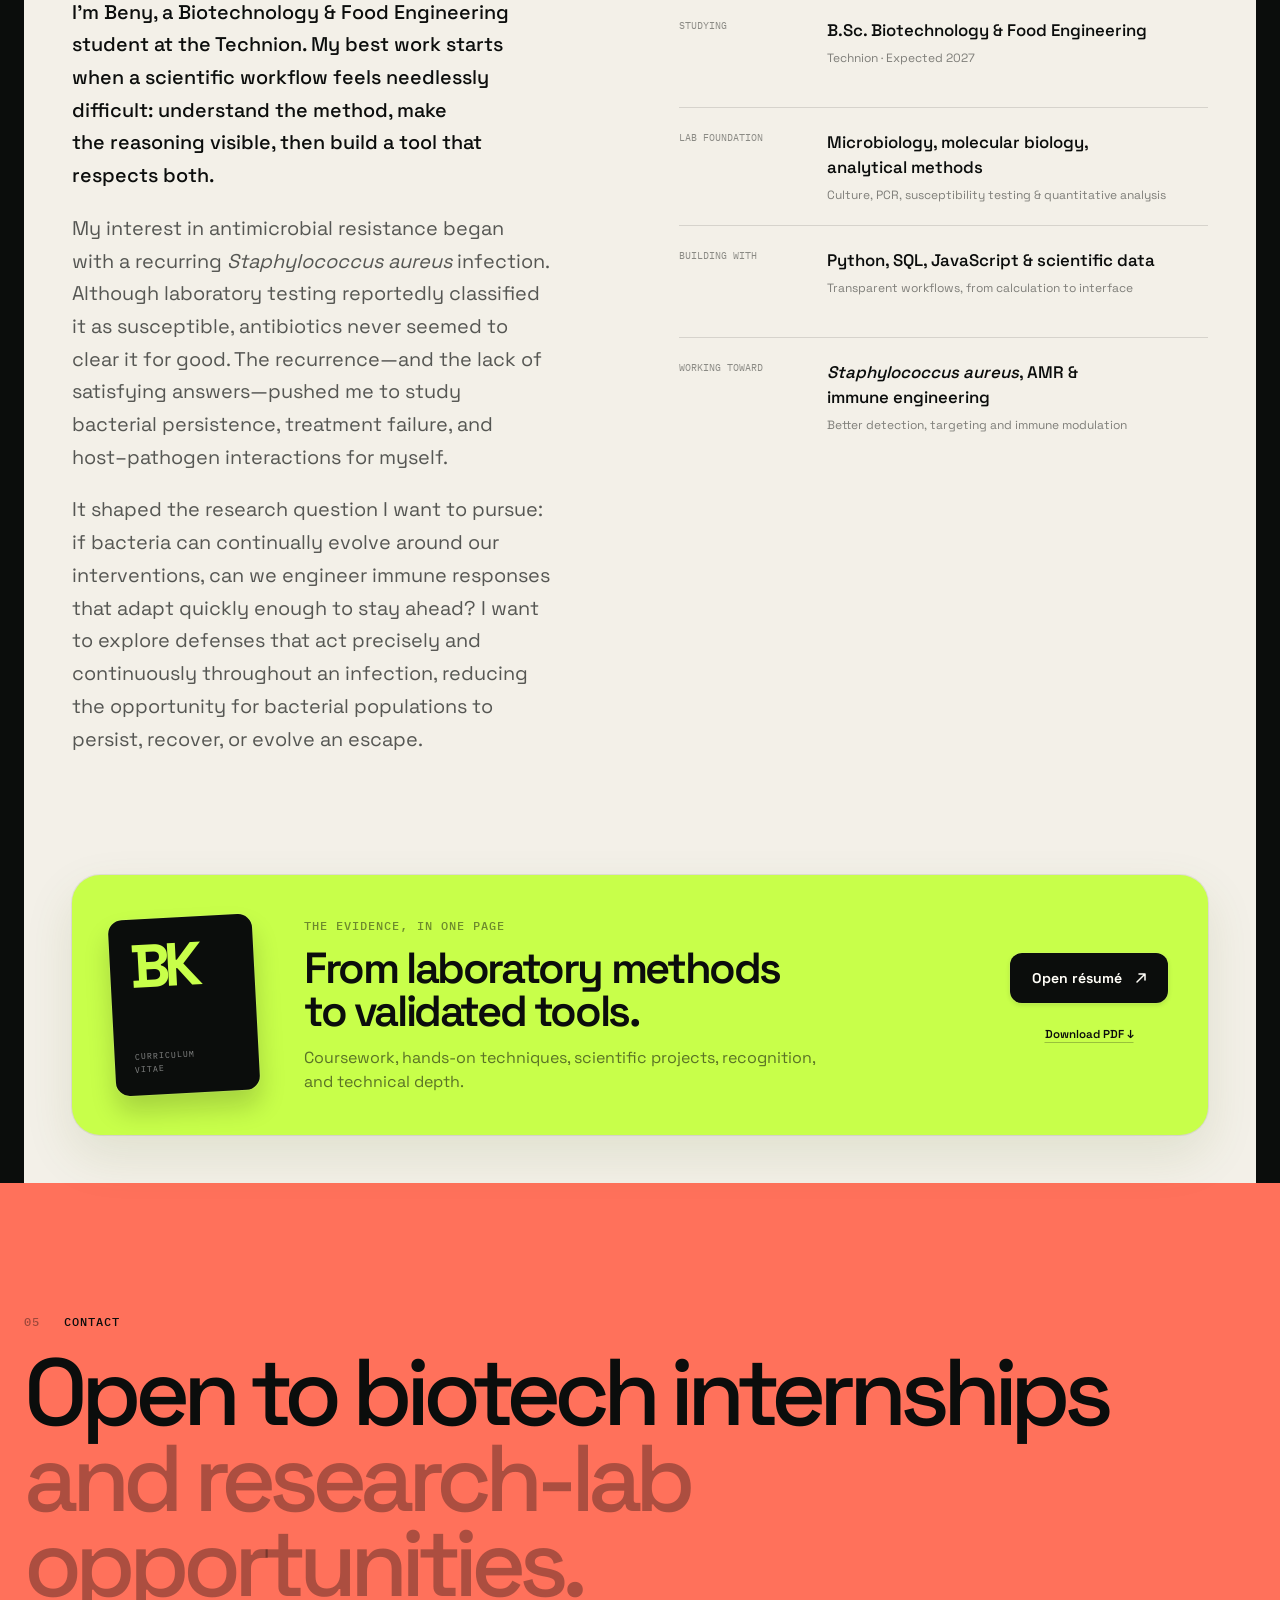
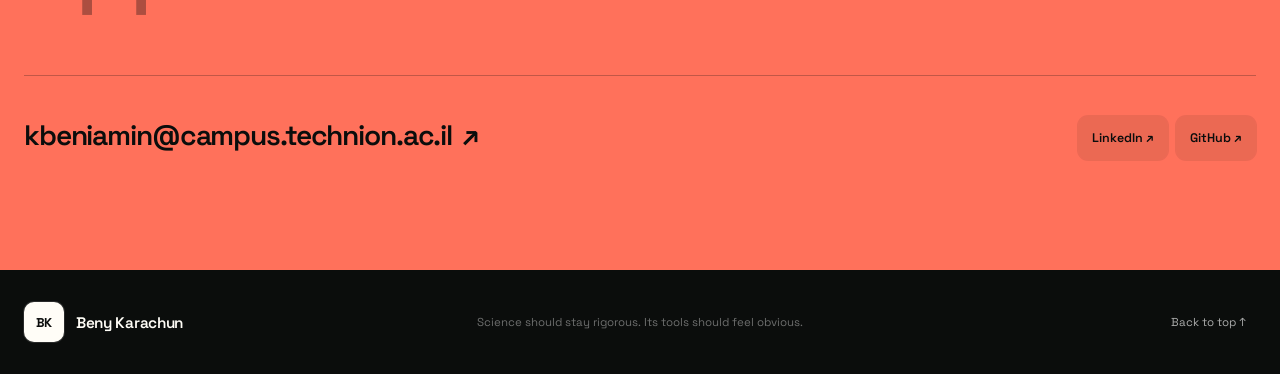
==== commit 27477339: "Revise contact section; update heading and description to reflect openness to biotech internships an" ====
--- a/index.html
+++ b/index.html
@@ -677,8 +677,8 @@
 
       <section class="contact-section" aria-labelledby="contact-title">
         <div class="section-shell contact-inner" data-reveal>
-          <p class="eyebrow"><span>05</span> Work together</p>
-          <h2 id="contact-title">Working on bacterial infection?<br><span>I’d like to help.</span></h2>
+          <p class="eyebrow"><span>05</span> Contact</p>
+          <h2 id="contact-title">Open to biotech internships<br><span>and research-lab opportunities.</span></h2>
           <div class="contact-bottom">
             <a class="contact-email" href="mailto:kbeniamin@campus.technion.ac.il">
               kbeniamin@campus.technion.ac.il <span aria-hidden="true">↗</span>
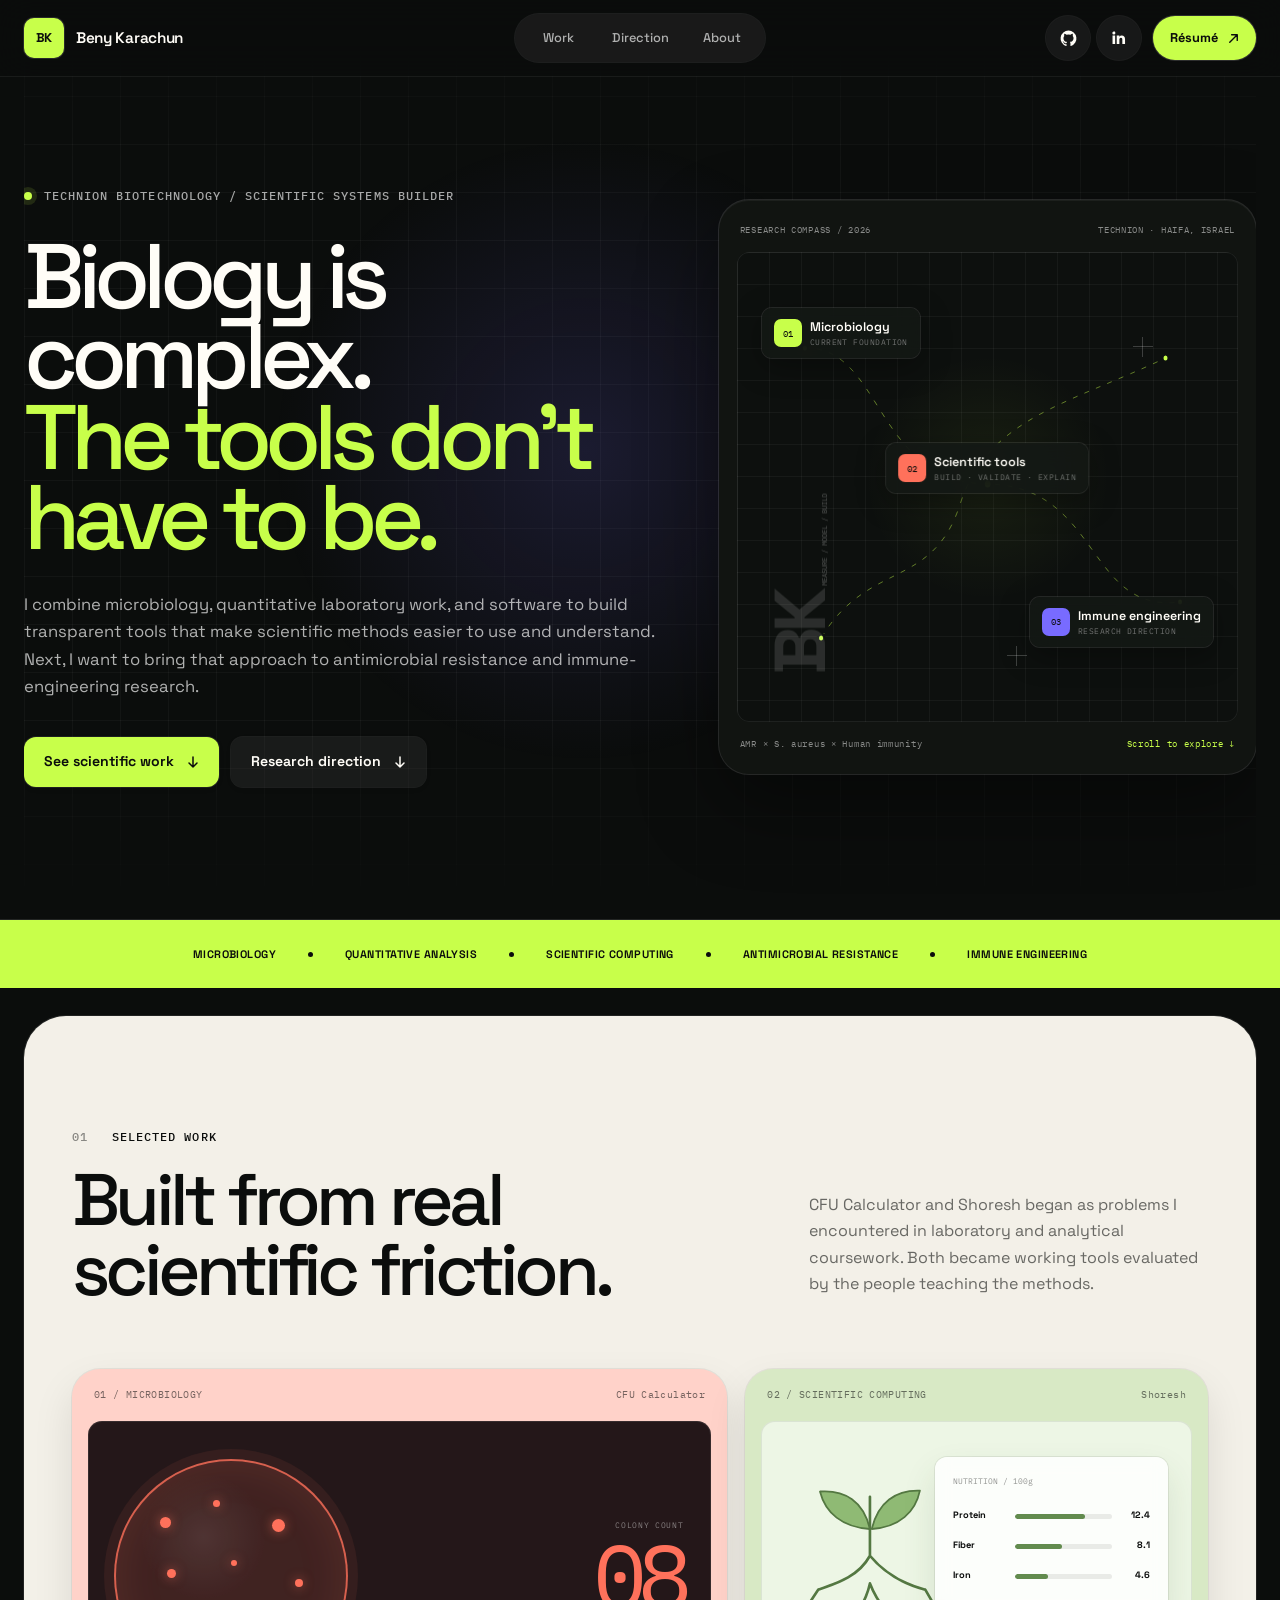
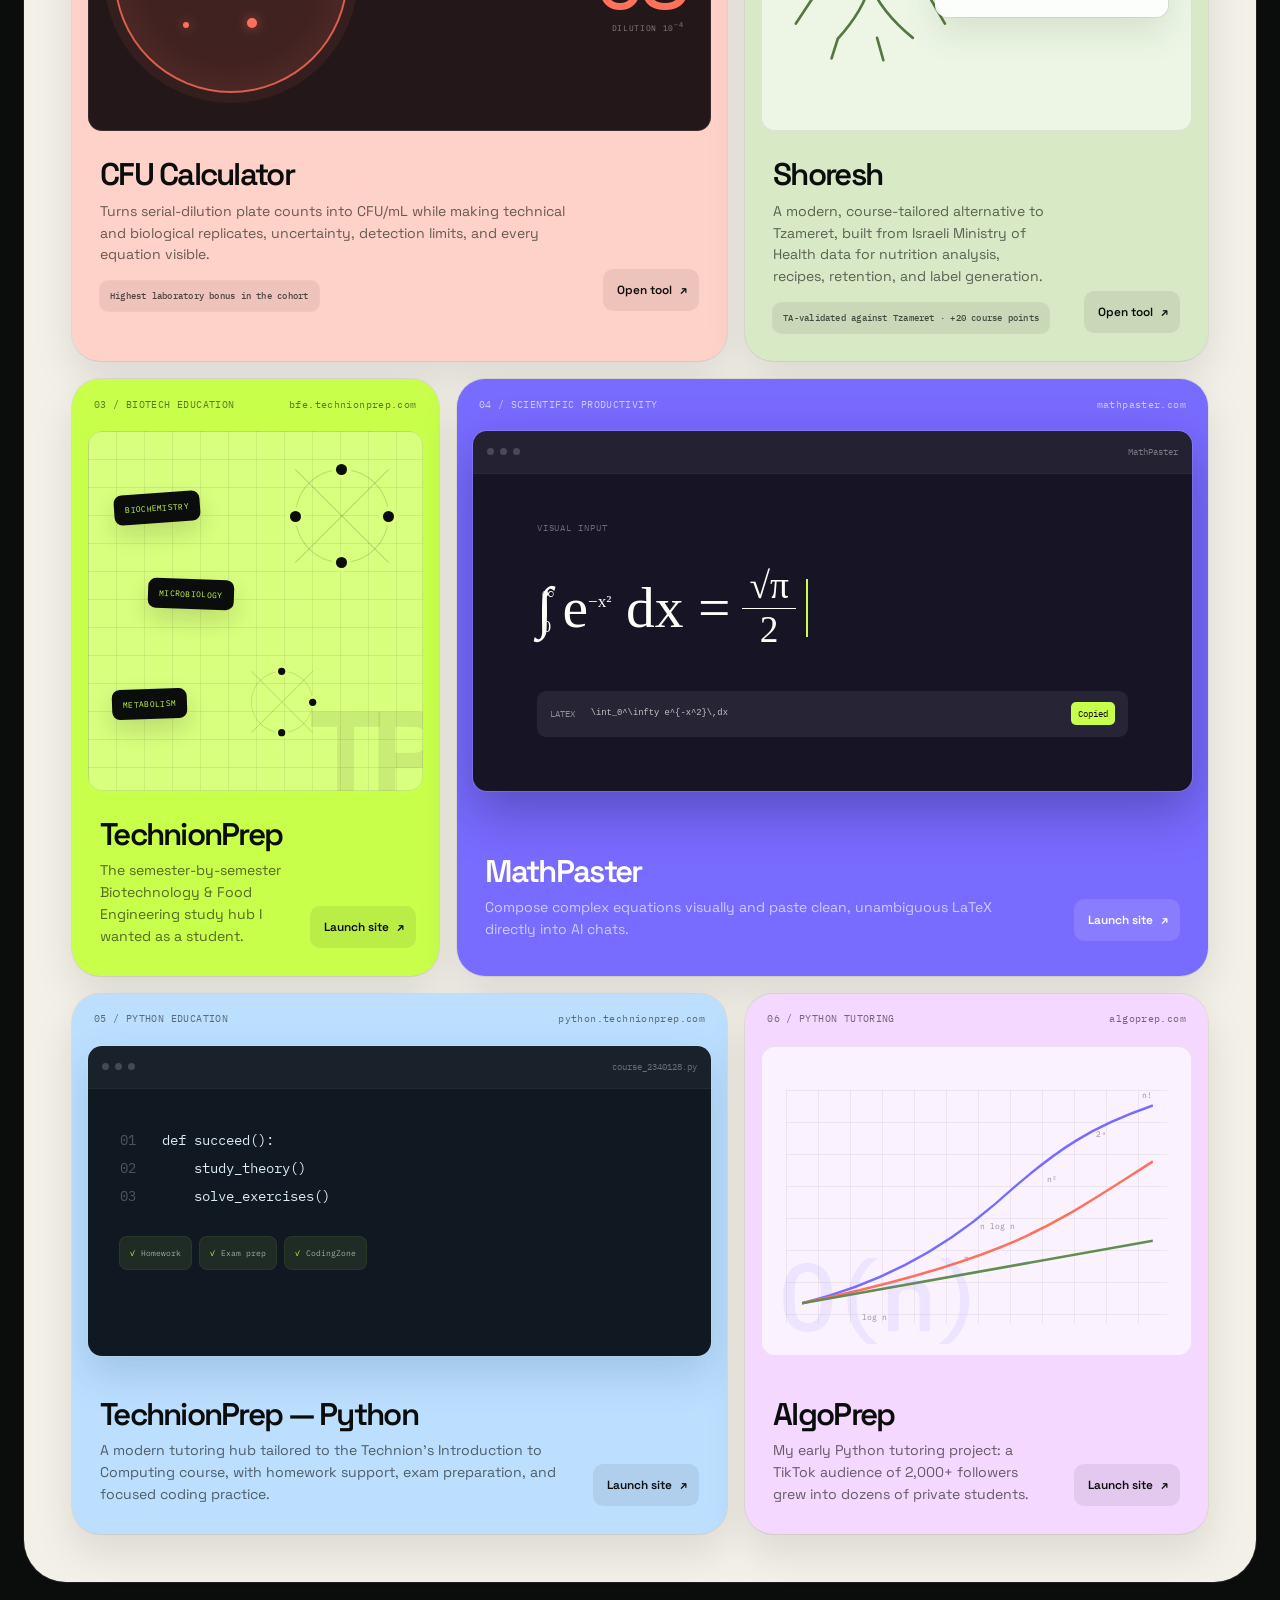
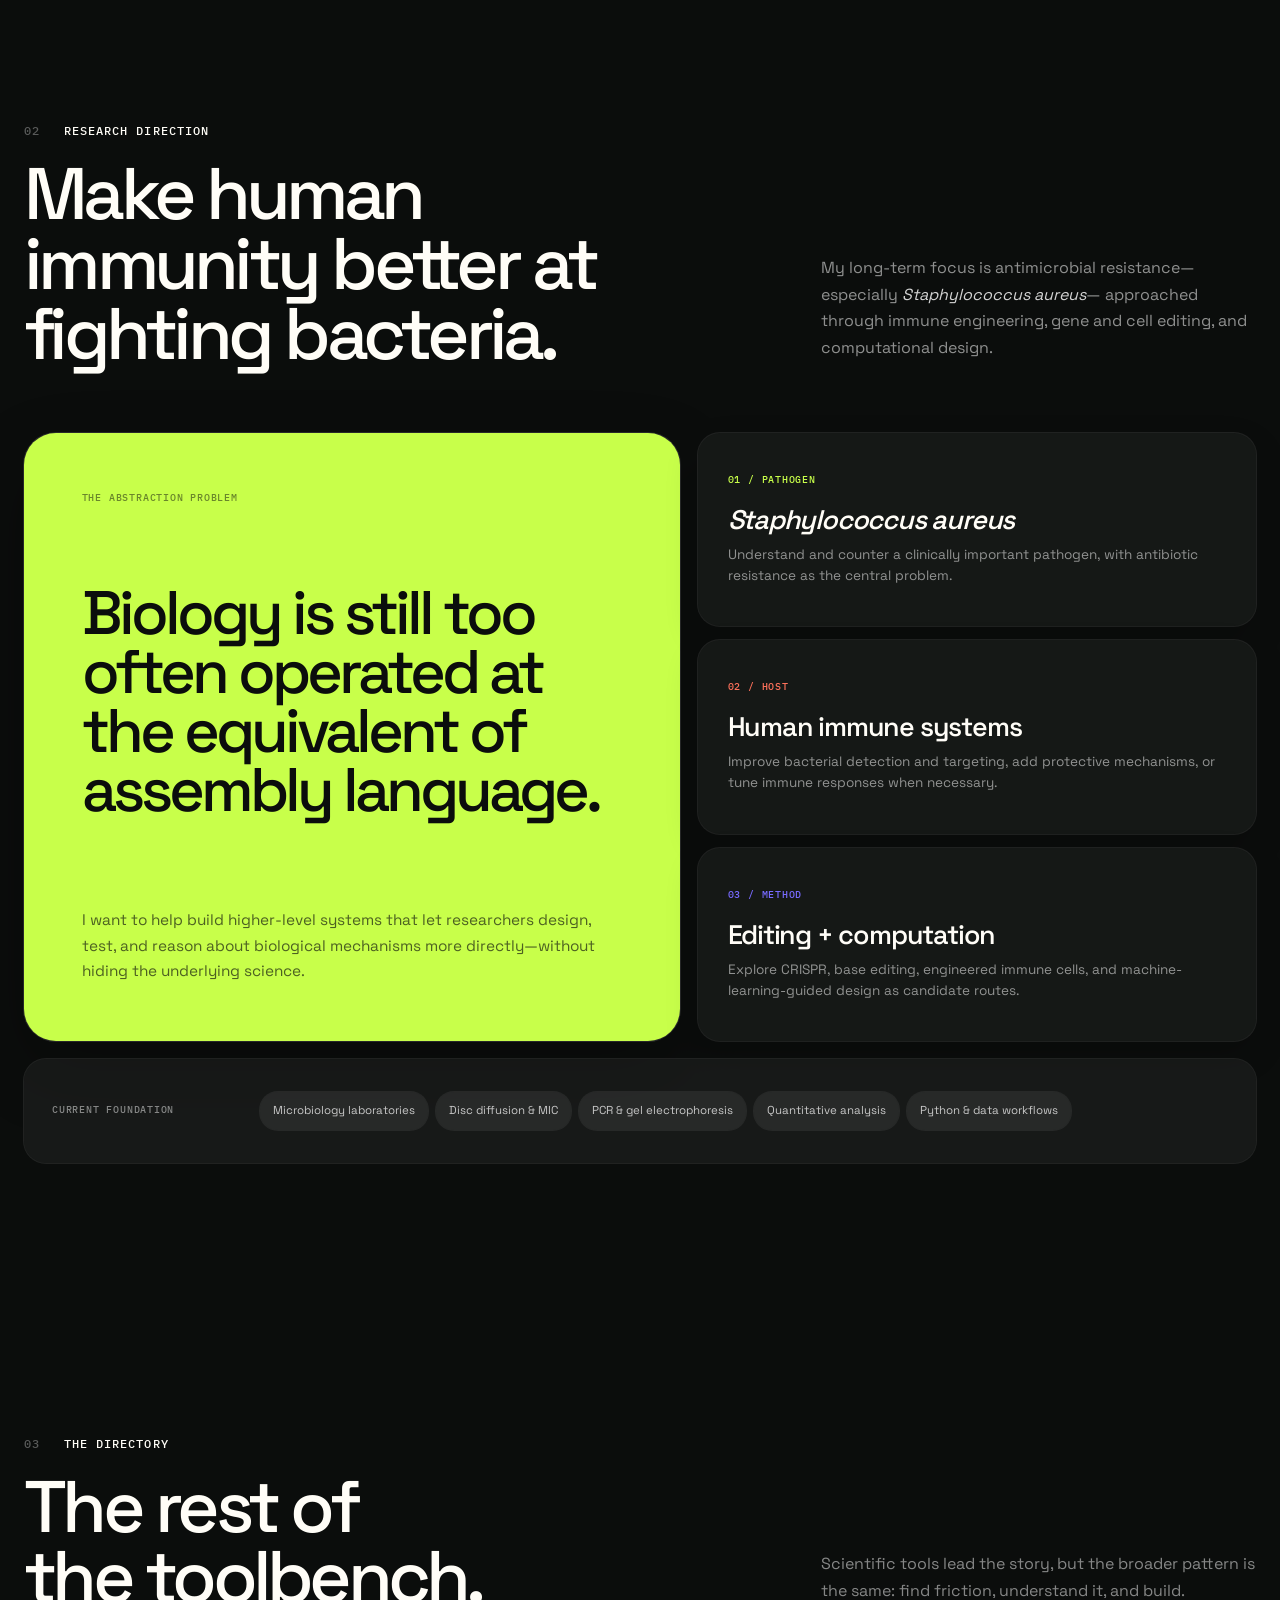
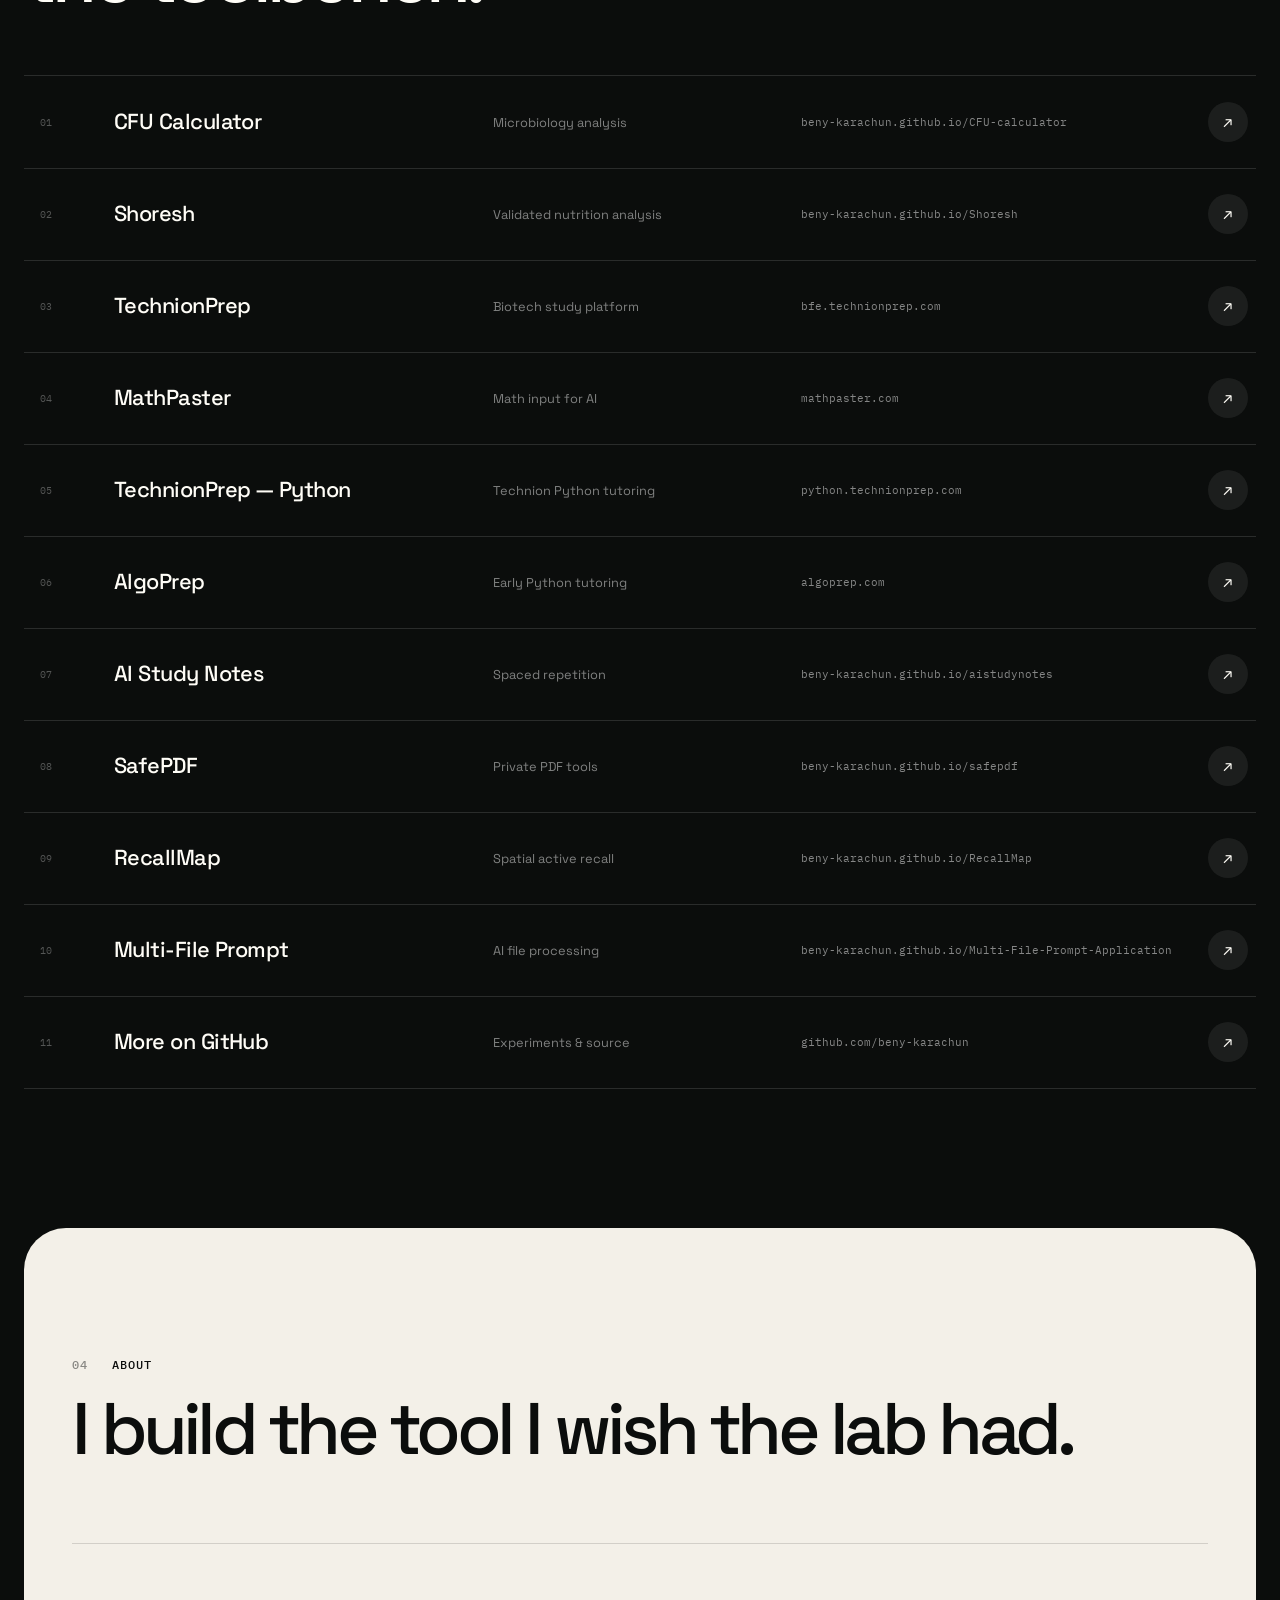
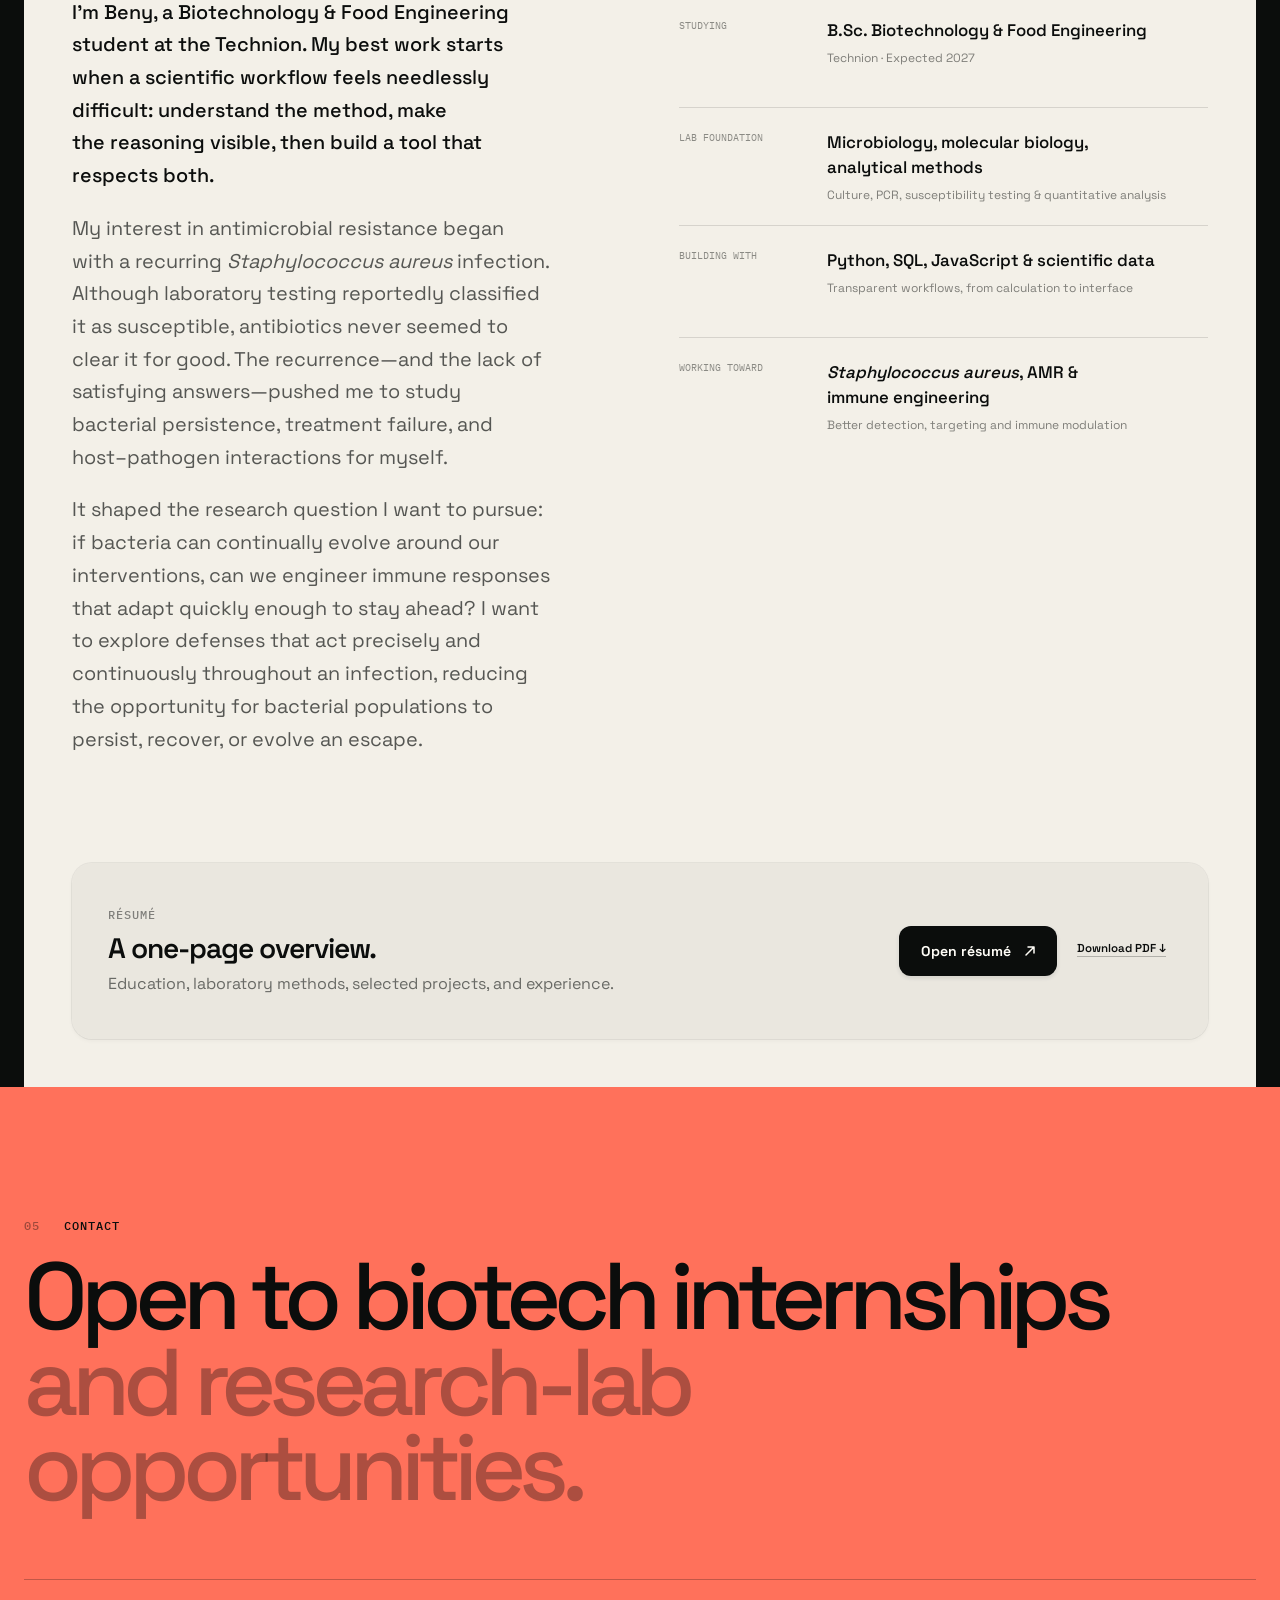
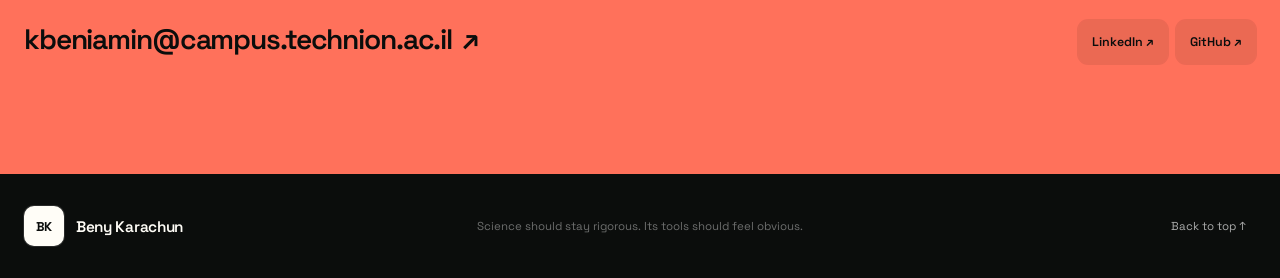
==== commit 25db3259: "Revise resume panel; update content and styles for clarity and improved presentation" ====
--- a/index.html
+++ b/index.html
@@ -652,14 +652,10 @@
         </div>
 
         <div class="resume-panel" data-reveal>
-          <div class="resume-stamp" aria-hidden="true">
-            <span>BK</span>
-            <small>CURRICULUM<br>VITAE</small>
-          </div>
           <div class="resume-copy">
-            <p class="eyebrow">The evidence, in one page</p>
-            <h3>From laboratory methods to validated tools.</h3>
-            <p>Coursework, hands-on techniques, scientific projects, recognition, and technical depth.</p>
+            <p class="eyebrow">Résumé</p>
+            <h3>A one-page overview.</h3>
+            <p>Education, laboratory methods, selected projects, and experience.</p>
           </div>
           <div class="resume-actions">
             <a class="button button-dark" href="resume.html">
--- a/styles.css
+++ b/styles.css
@@ -1893,72 +1893,42 @@
 
 .resume-panel {
   display: grid;
-  grid-template-columns: 150px 1fr auto;
-  align-items: center;
-  min-height: 260px;
-  margin-top: 100px;
-  padding: 40px;
-  gap: 42px;
-  border-radius: 28px;
-  background: var(--lime);
+  grid-template-columns: minmax(0, 1fr) auto;
+  align-items: center;
+  min-height: 176px;
+  margin-top: 88px;
+  padding: 34px 36px;
+  gap: 36px;
+  border-radius: 20px;
+  background: rgba(11, 13, 12, 0.035);
   box-shadow:
-    0 0 0 1px rgba(11, 13, 12, 0.07),
-    0 20px 50px rgba(82, 110, 17, 0.12);
-}
-
-.resume-stamp {
-  display: grid;
-  width: 144px;
-  height: 176px;
-  align-content: space-between;
-  padding: 20px;
-  border-radius: 14px;
-  background: var(--ink);
-  color: var(--white);
-  box-shadow:
-    0 0 0 1px rgba(255, 255, 255, 0.08),
-    0 16px 26px rgba(11, 13, 12, 0.18);
-  transform: rotate(-3deg);
-}
-
-.resume-stamp > span {
-  color: var(--lime);
-  font-size: 3.8rem;
-  font-weight: 700;
-  letter-spacing: -0.1em;
-  line-height: 0.9;
-}
-
-.resume-stamp small {
-  color: rgba(255, 255, 255, 0.5);
-  font-family: var(--font-mono);
-  font-size: 0.52rem;
-  letter-spacing: 0.12em;
-  line-height: 1.5;
+    0 0 0 1px rgba(0, 0, 0, 0.06),
+    0 1px 2px -1px rgba(0, 0, 0, 0.06),
+    0 2px 4px rgba(0, 0, 0, 0.04);
 }
 
 .resume-copy .eyebrow {
-  margin-bottom: 13px;
+  margin-bottom: 10px;
   color: rgba(11, 13, 12, 0.48);
 }
 
 .resume-copy h3 {
-  margin-bottom: 12px;
-  font-size: clamp(2rem, 3.4vw, 3.5rem);
+  margin-bottom: 8px;
+  font-size: clamp(1.5rem, 2.2vw, 2.15rem);
   font-weight: 600;
-  letter-spacing: -0.055em;
-  line-height: 1;
+  letter-spacing: -0.035em;
+  line-height: 1.1;
 }
 
 .resume-copy > p:last-child {
-  max-width: 520px;
+  max-width: 580px;
   margin-bottom: 0;
   color: rgba(11, 13, 12, 0.58);
 }
 
 .resume-actions {
   display: flex;
-  flex-direction: column;
+  flex-direction: row;
   align-items: center;
   gap: 14px;
 }
@@ -2181,13 +2151,8 @@
   }
 
   .resume-panel {
-    grid-template-columns: 130px 1fr auto;
+    grid-template-columns: minmax(0, 1fr) auto;
     gap: 30px;
-  }
-
-  .resume-stamp {
-    width: 126px;
-    height: 160px;
   }
 }
 
@@ -2324,13 +2289,11 @@
   }
 
   .resume-panel {
-    grid-template-columns: 130px 1fr;
+    grid-template-columns: minmax(0, 1fr) auto;
   }
 
   .resume-actions {
-    grid-column: 2;
-    align-items: flex-start;
-    flex-direction: row;
+    grid-column: auto;
   }
 }
 
@@ -2610,14 +2573,10 @@
   .resume-panel {
     grid-template-columns: 1fr;
     margin-top: 70px;
-    padding: 26px 20px;
-    gap: 30px;
-    border-radius: 20px;
-  }
-
-  .resume-stamp {
-    width: 112px;
-    height: 138px;
+    min-height: 0;
+    padding: 24px 20px;
+    gap: 24px;
+    border-radius: 16px;
   }
 
   .resume-actions {
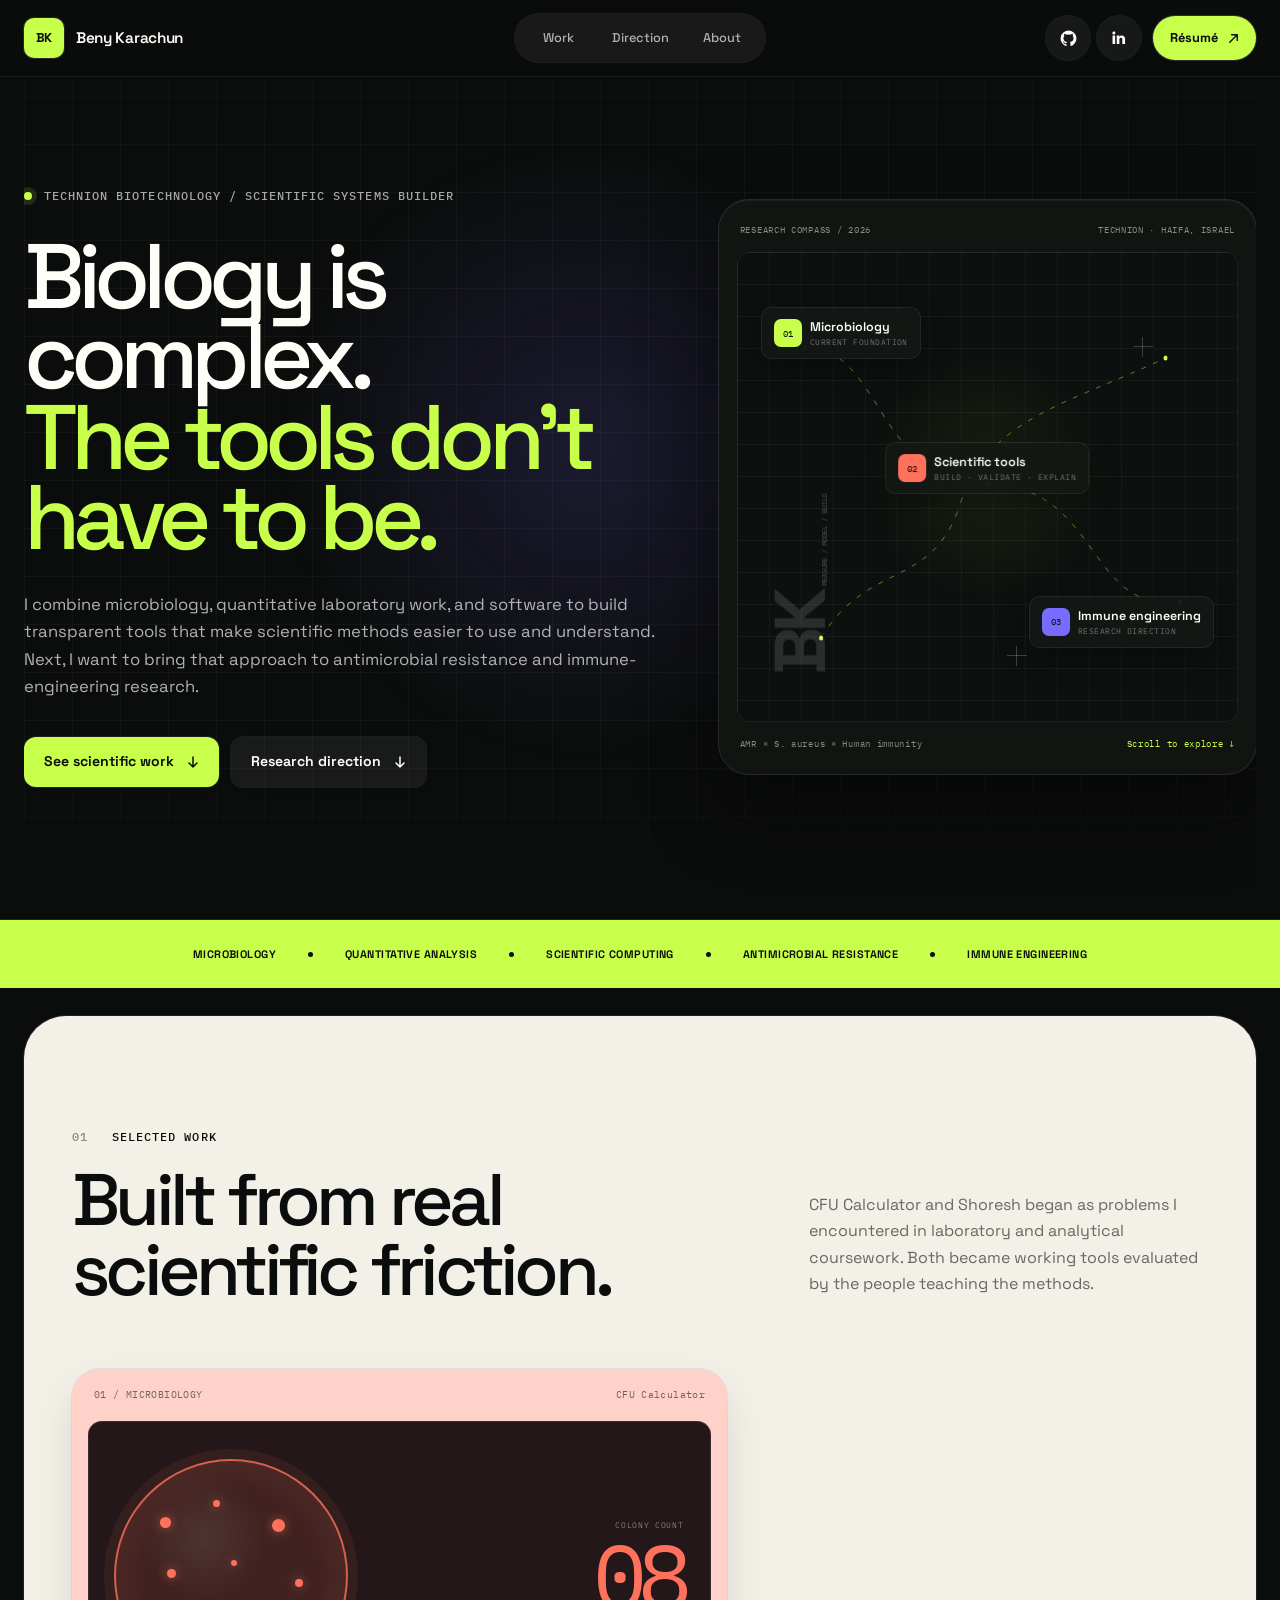
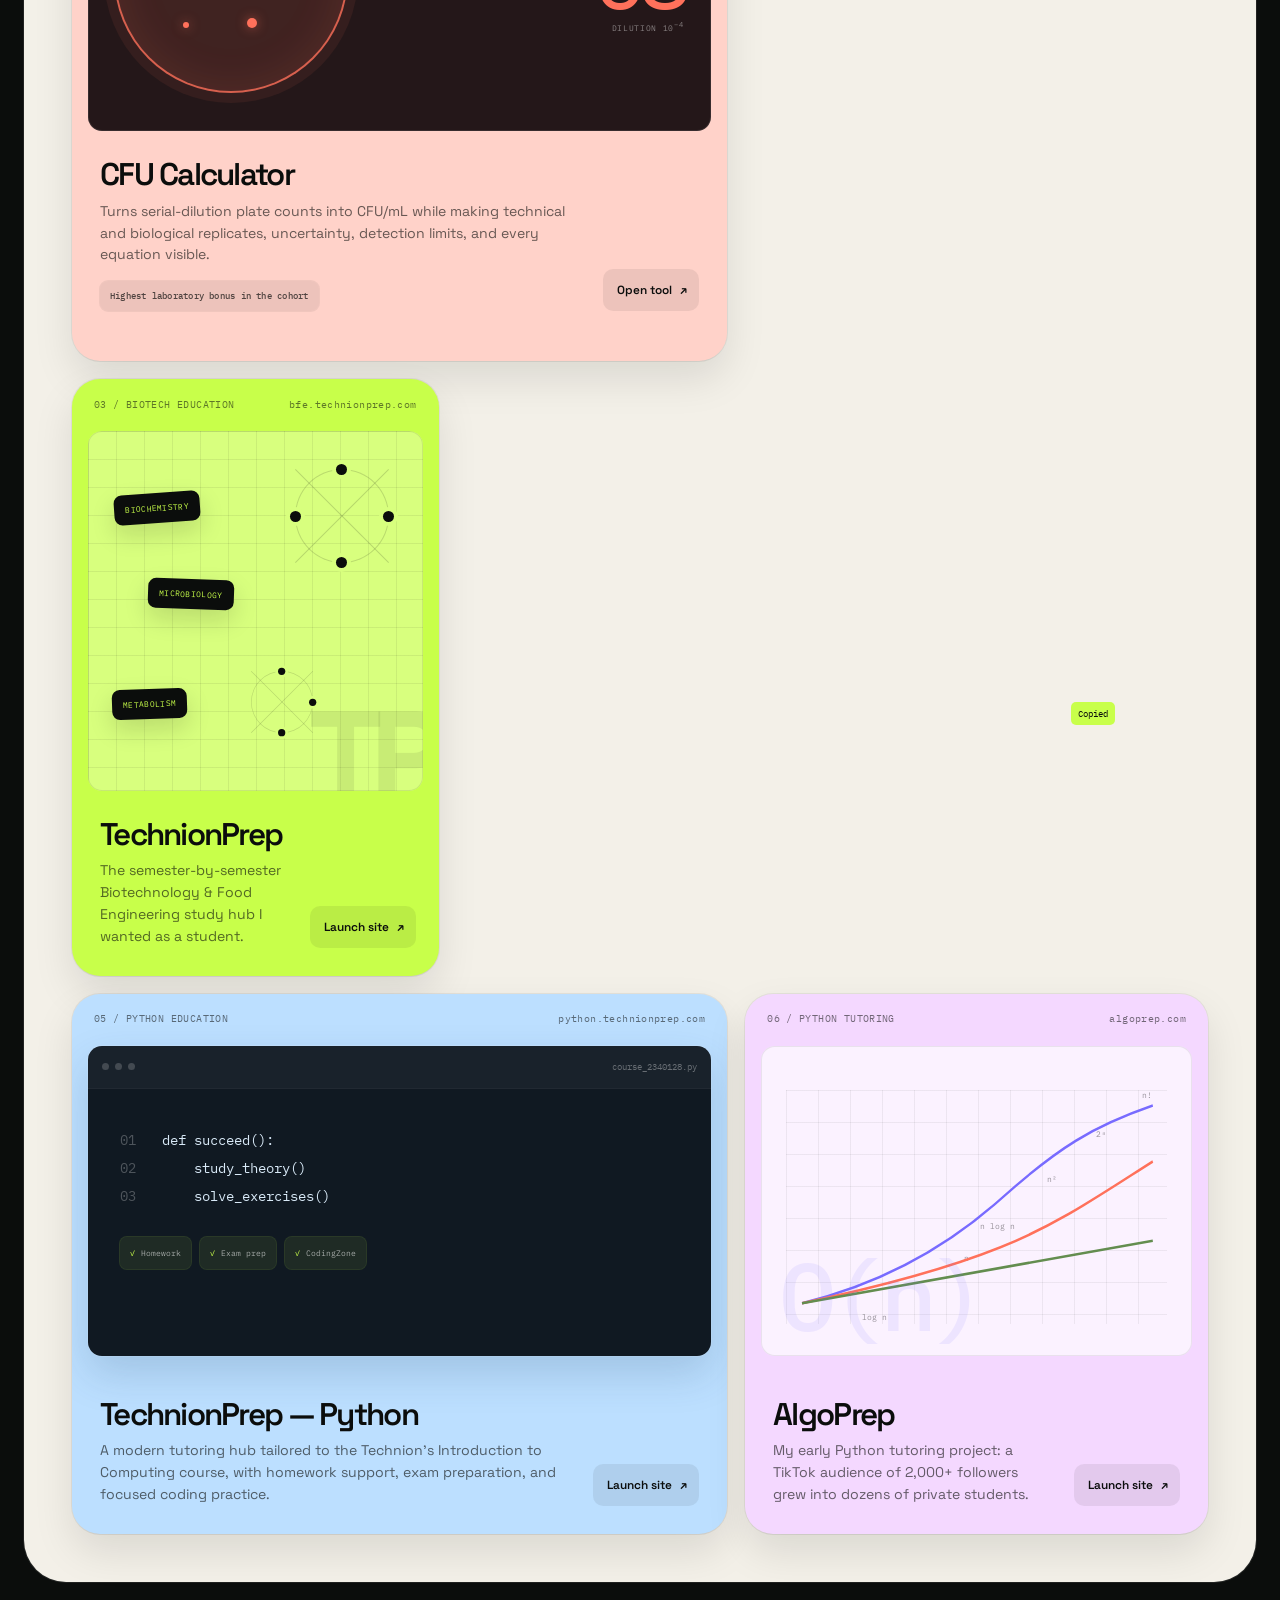
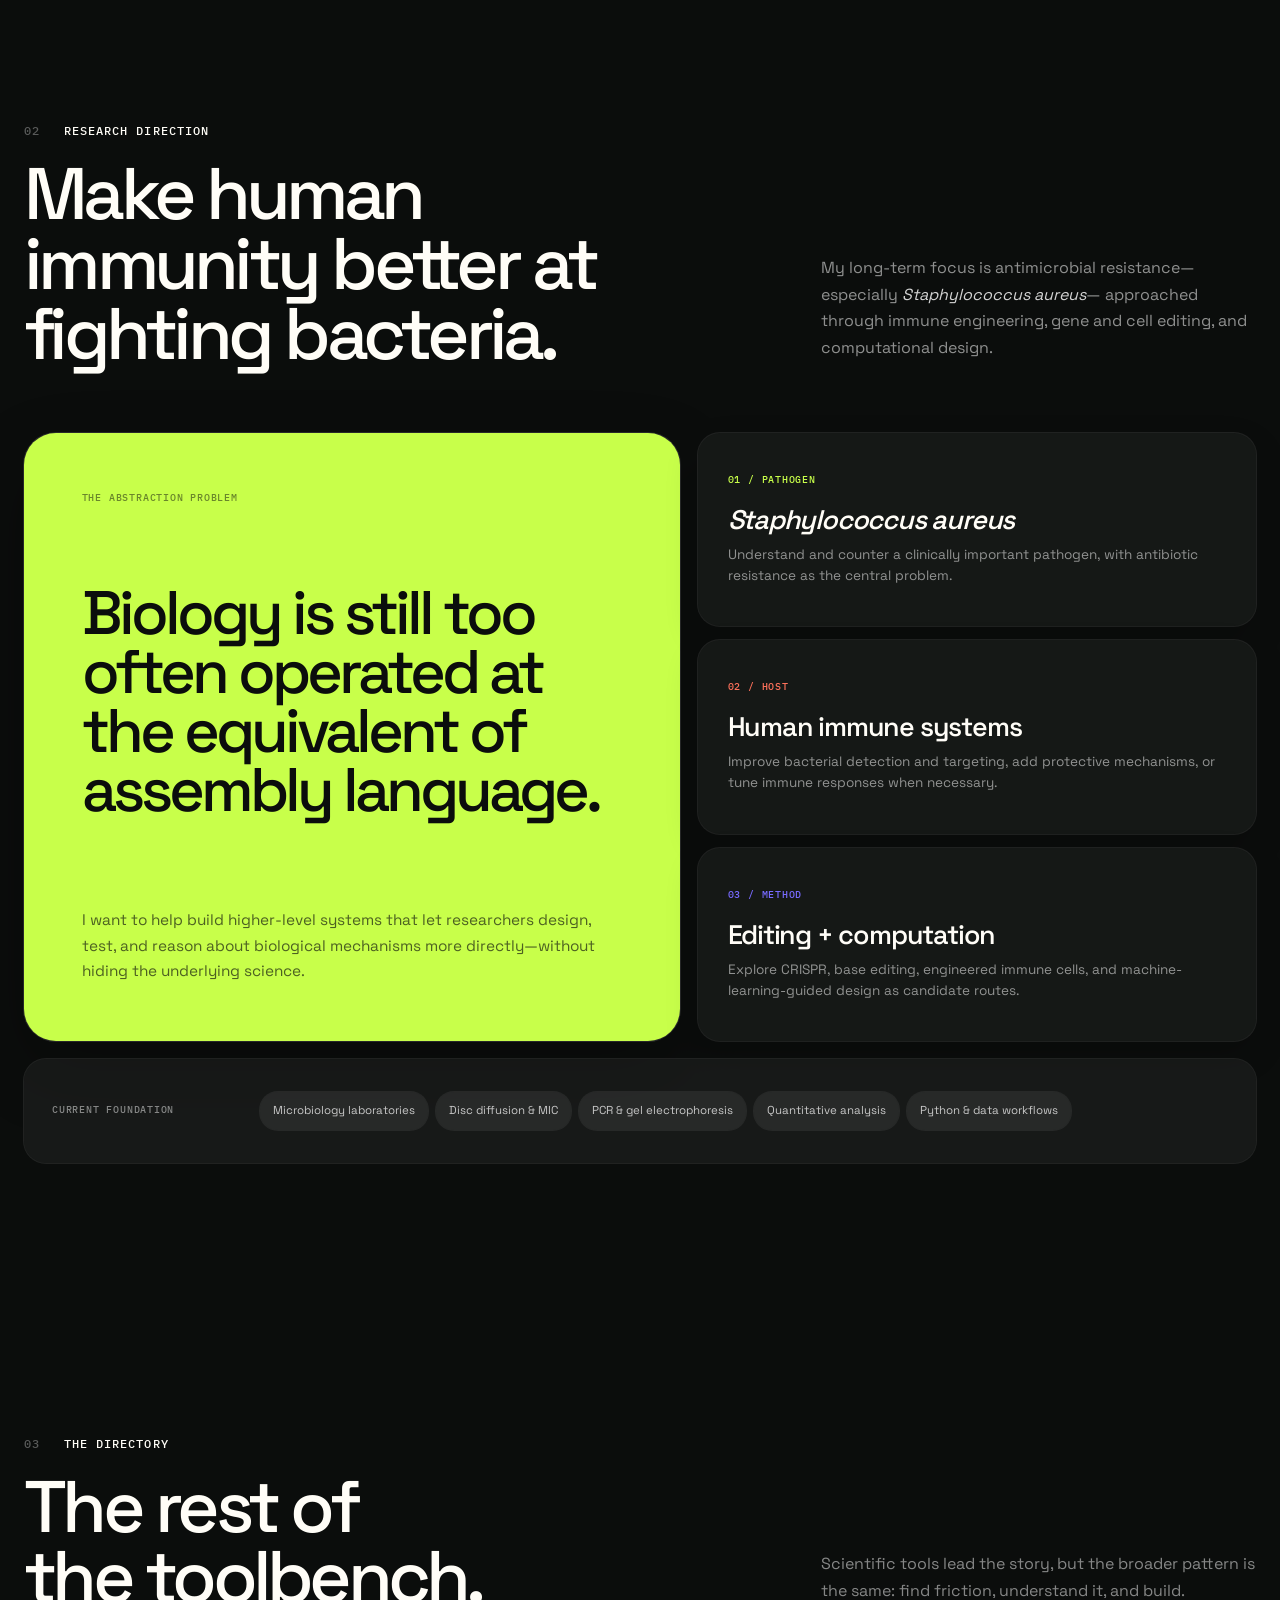
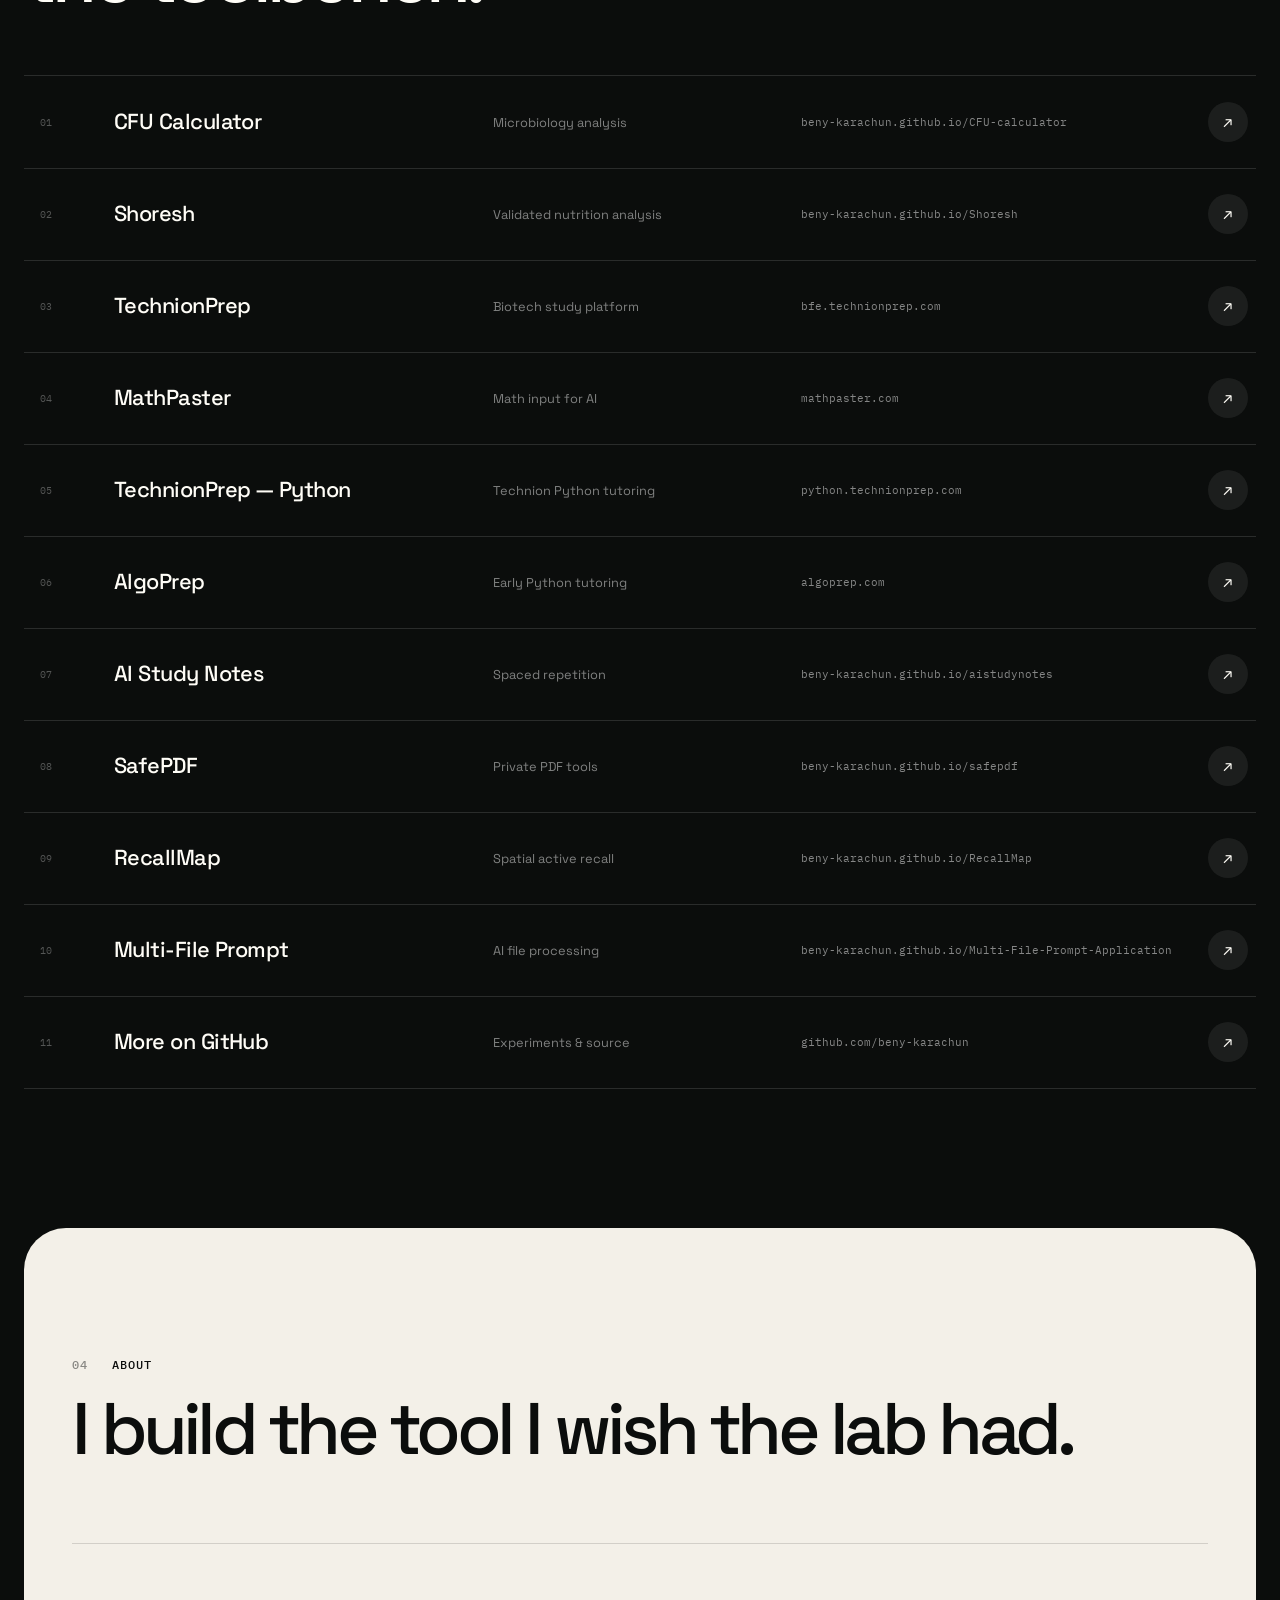
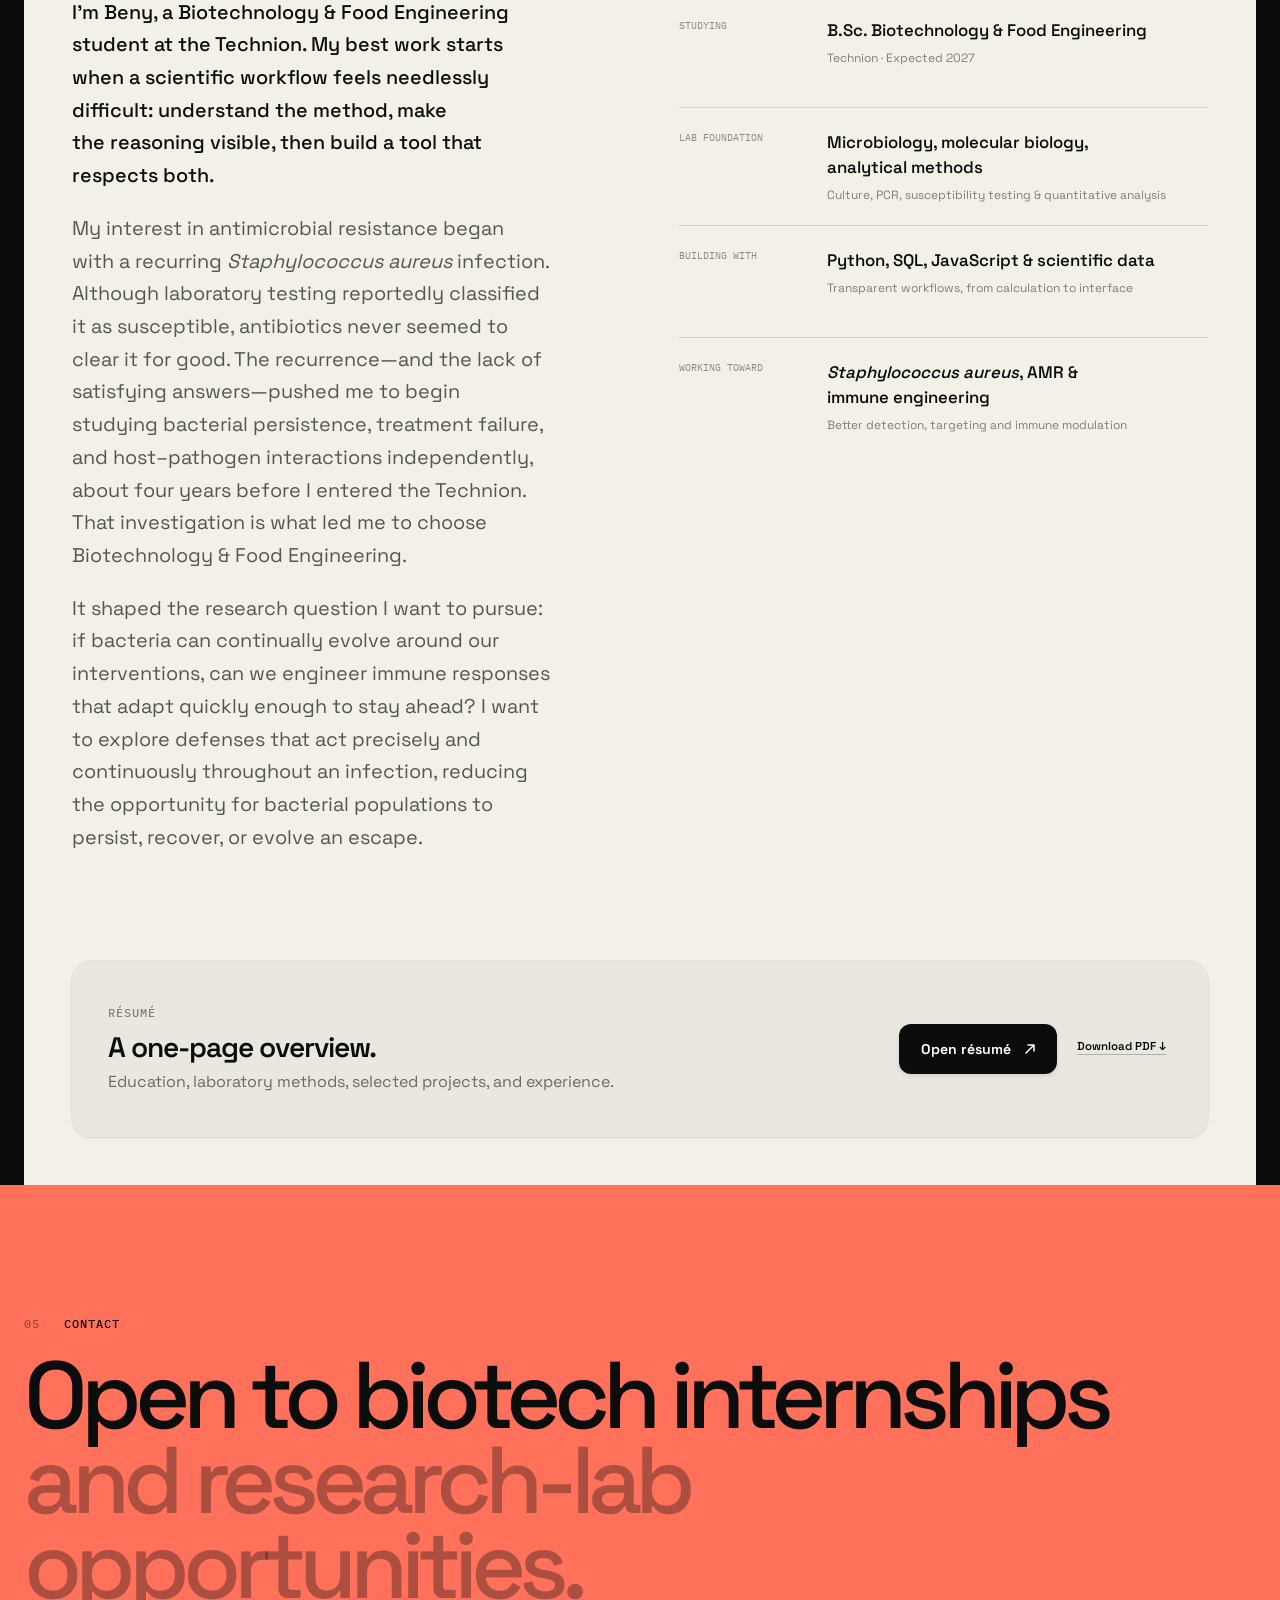
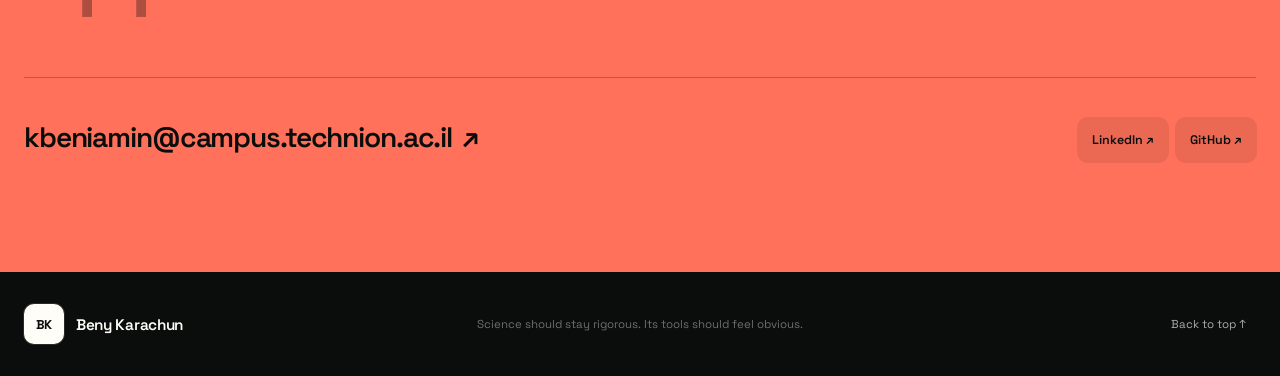
==== commit 911ff45a: "Revise research narrative; clarify personal journey into antimicrobial resistance and its impact on " ====
--- a/index.html
+++ b/index.html
@@ -608,8 +608,9 @@
               My interest in antimicrobial resistance began with a recurring <i>Staphylococcus aureus</i>
               infection. Although laboratory testing reportedly classified it as susceptible, antibiotics
               never seemed to clear it for good. The recurrence—and the lack of satisfying answers—pushed
-              me to study bacterial persistence, treatment failure, and host–pathogen interactions for
-              myself.
+              me to begin studying bacterial persistence, treatment failure, and host–pathogen interactions
+              independently, about four years before I entered the Technion. That investigation is what led
+              me to choose Biotechnology &amp; Food Engineering.
             </p>
             <p>
               It shaped the research question I want to pursue: if bacteria can continually evolve around
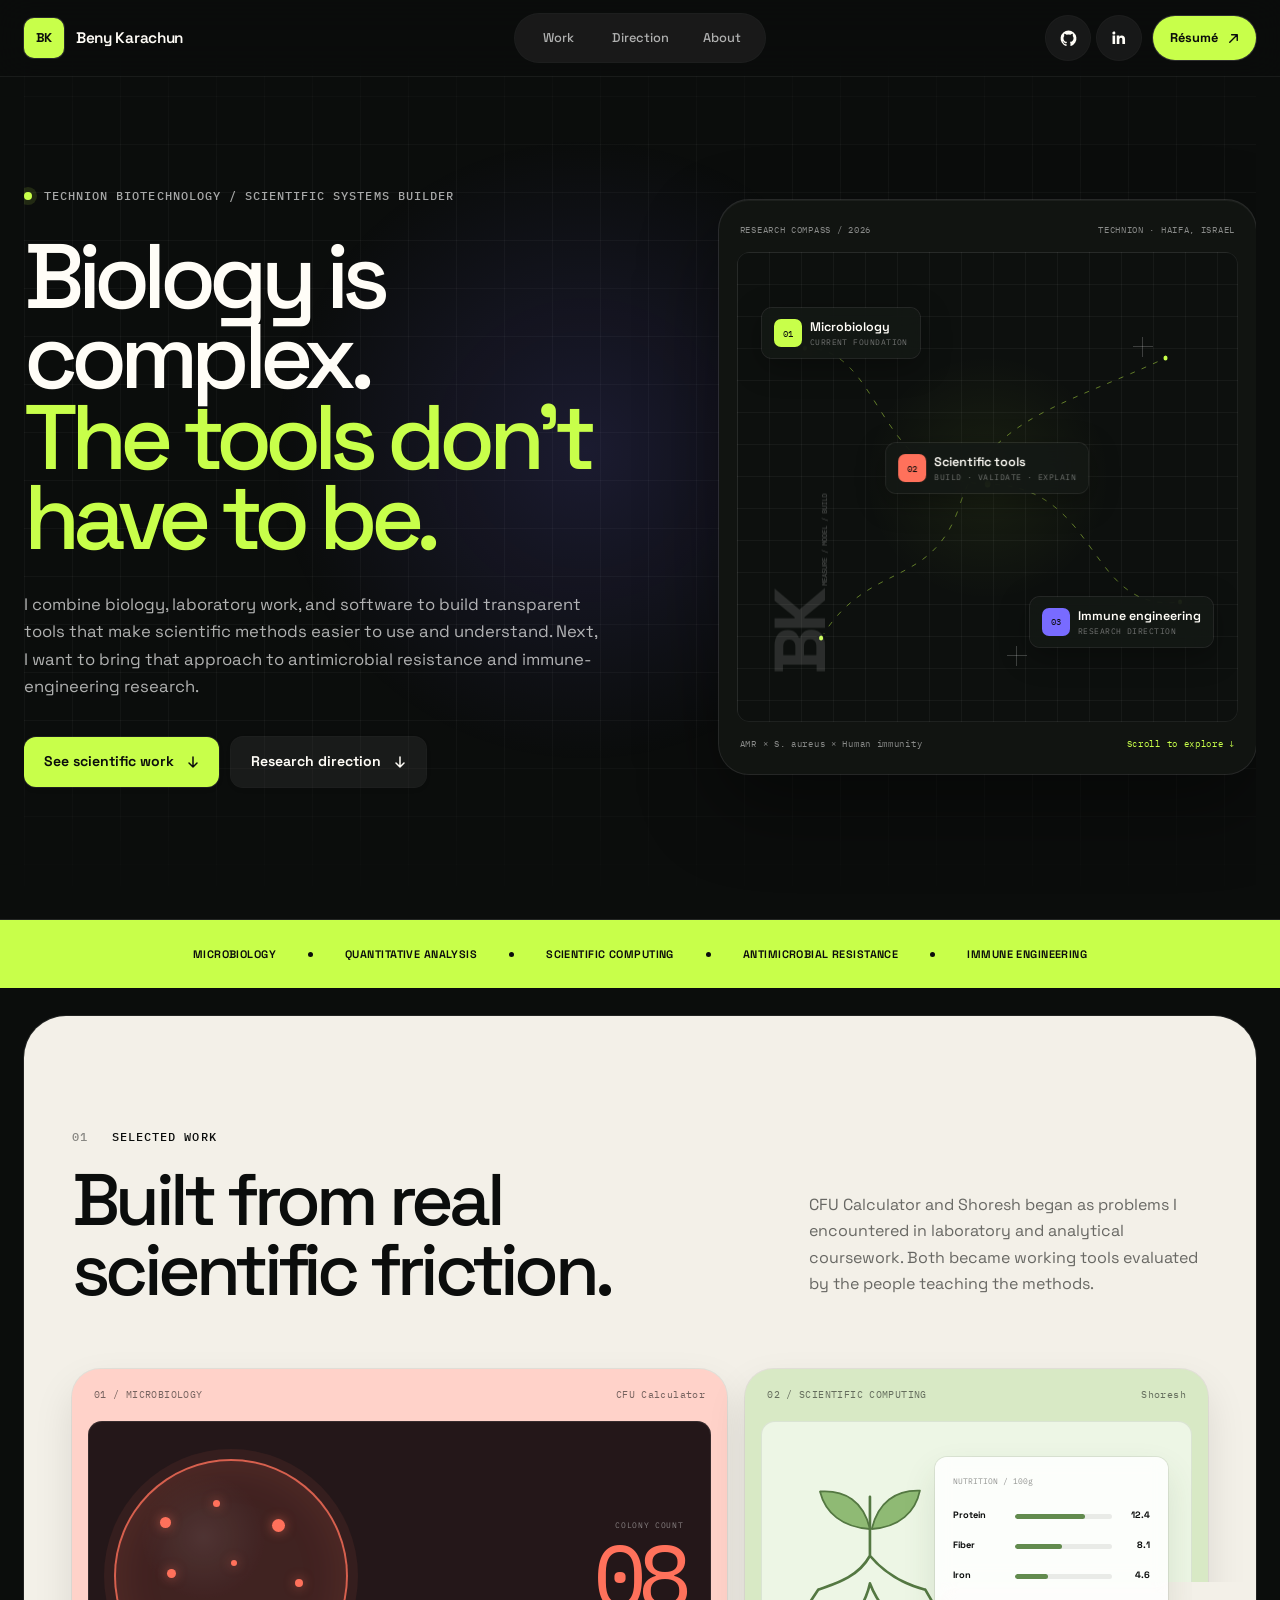
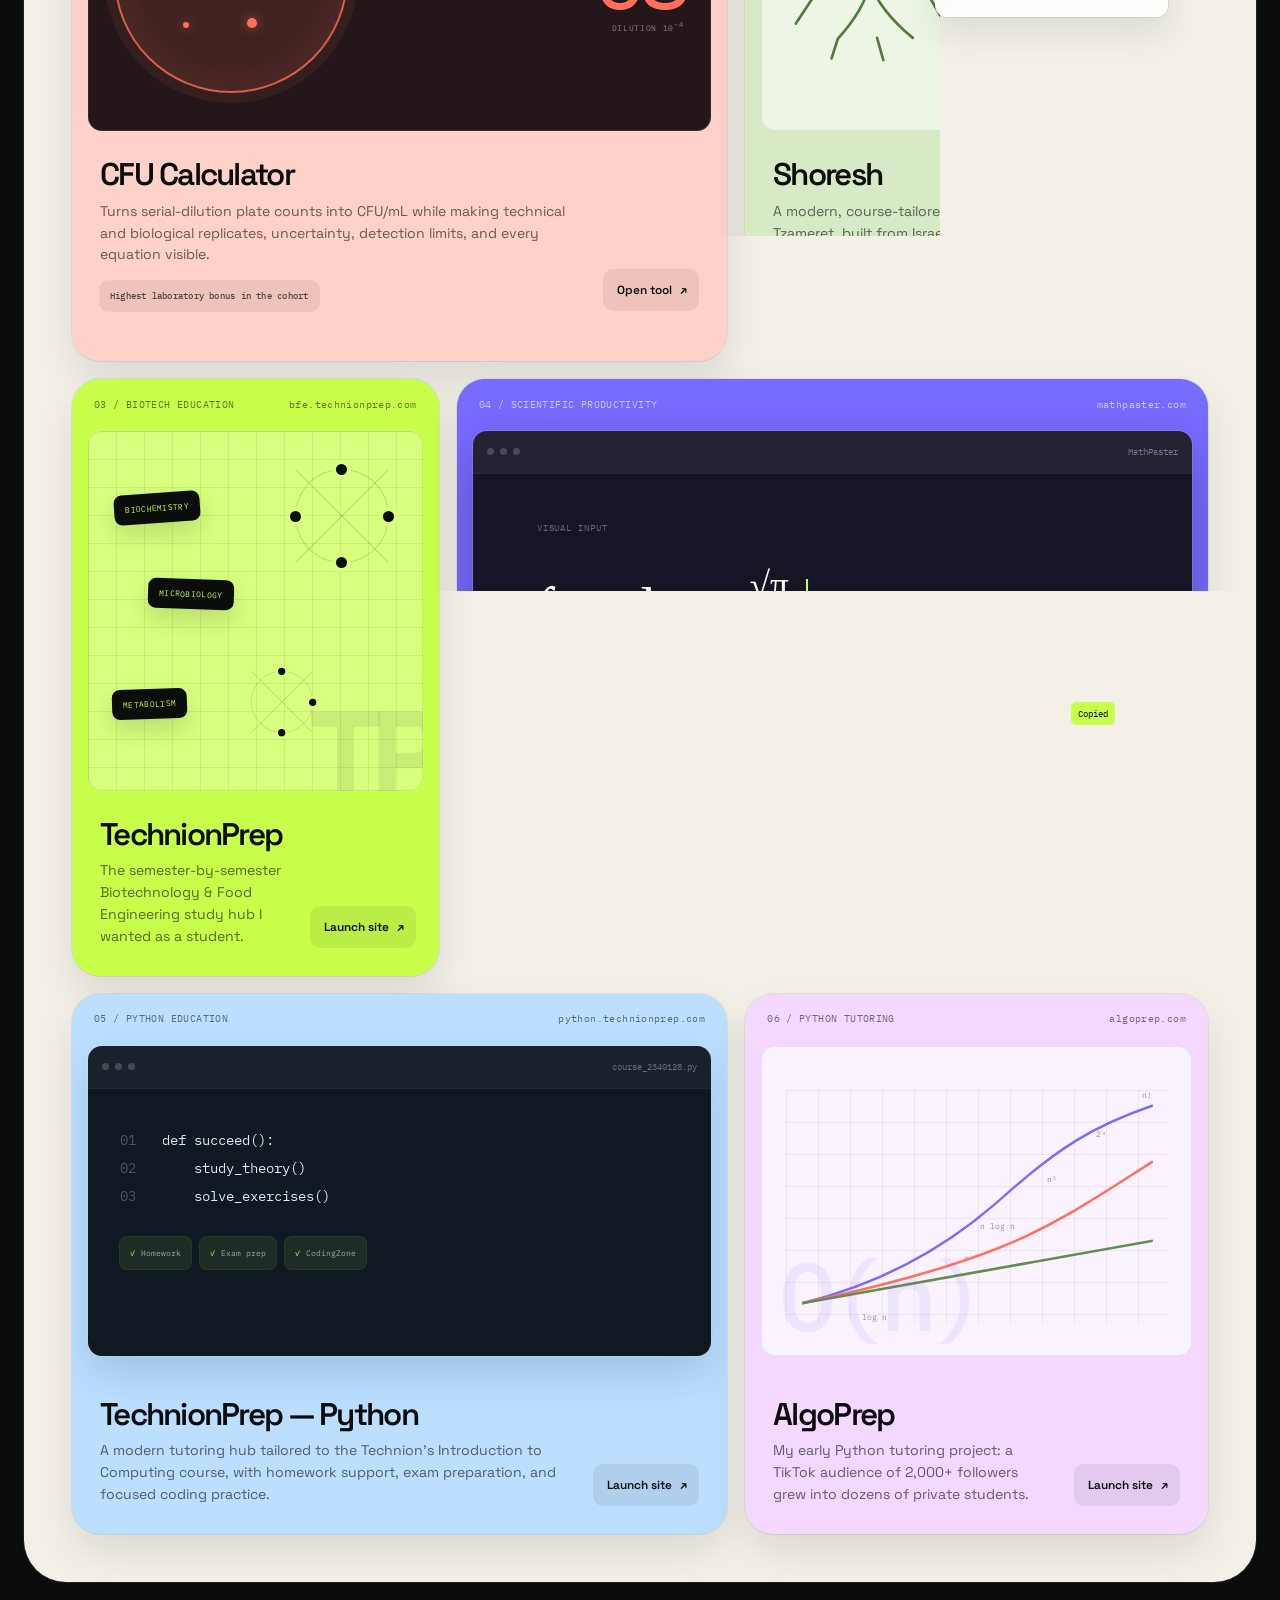
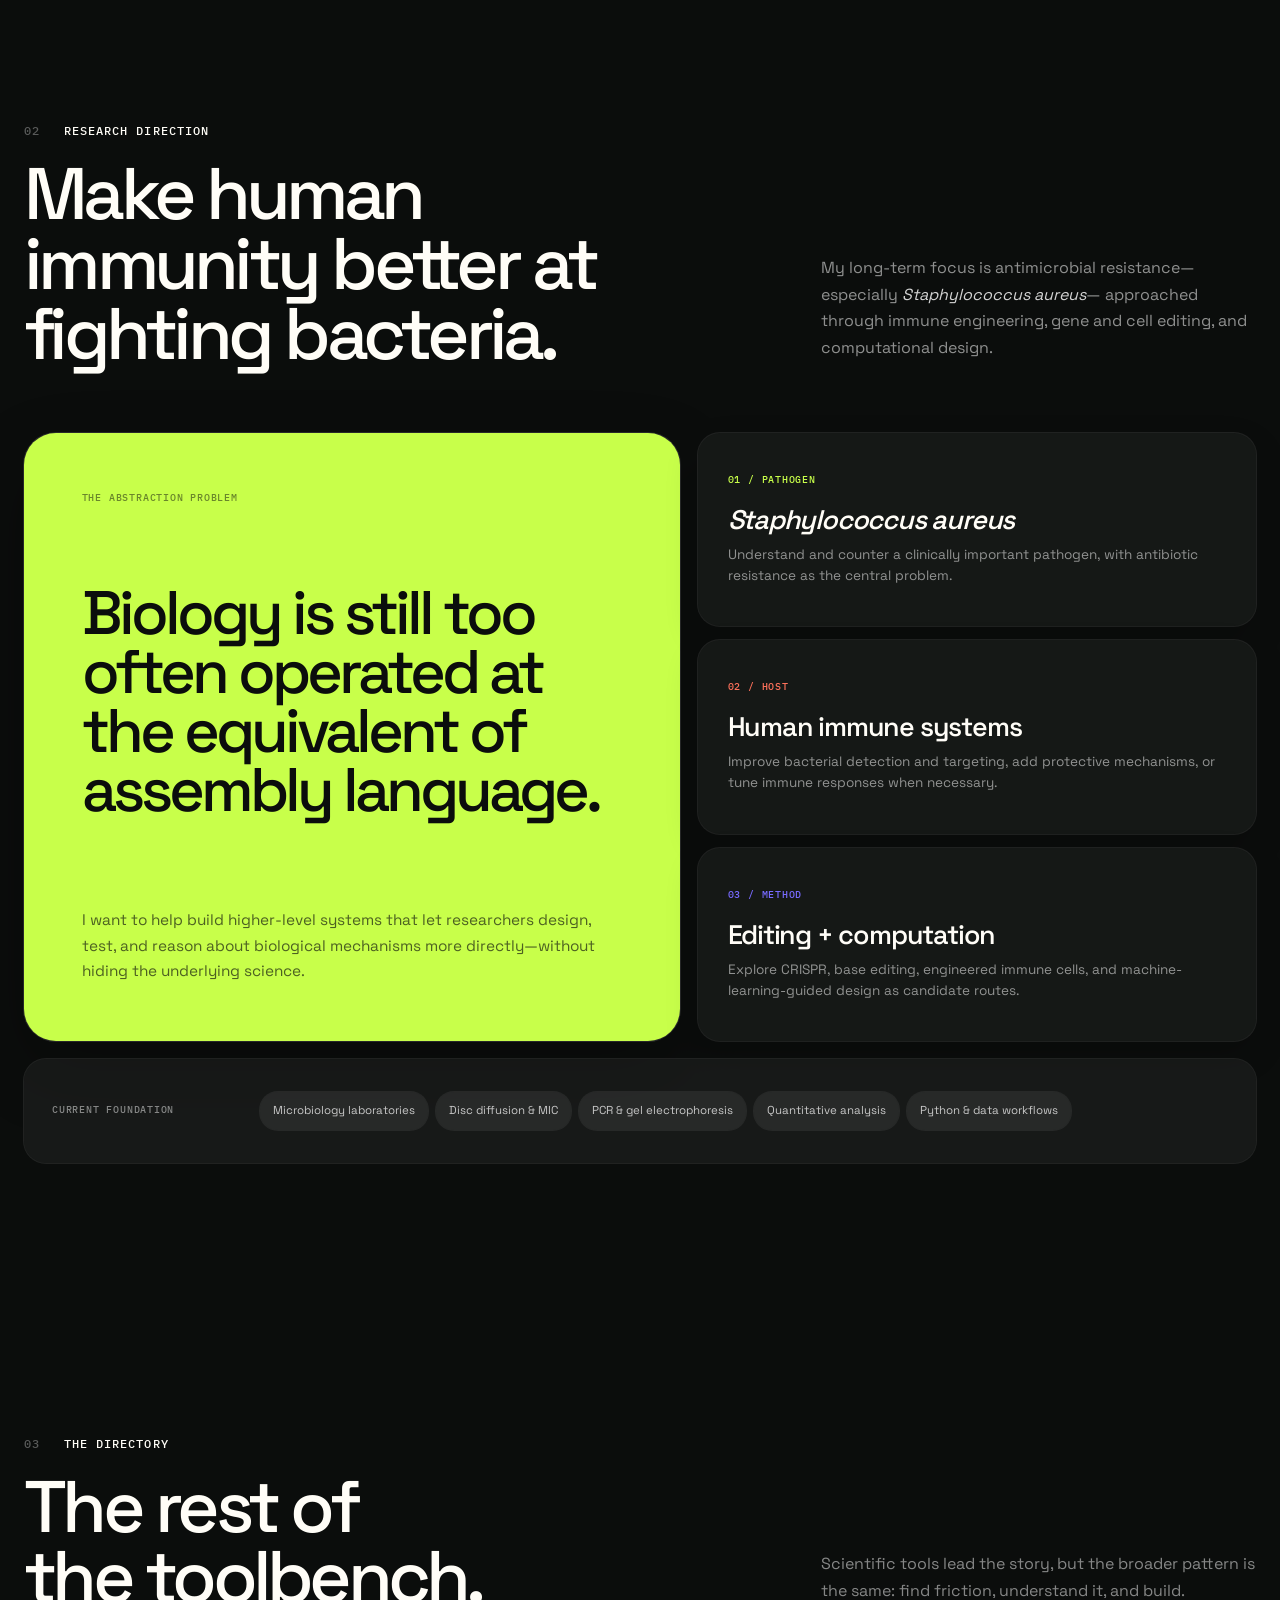
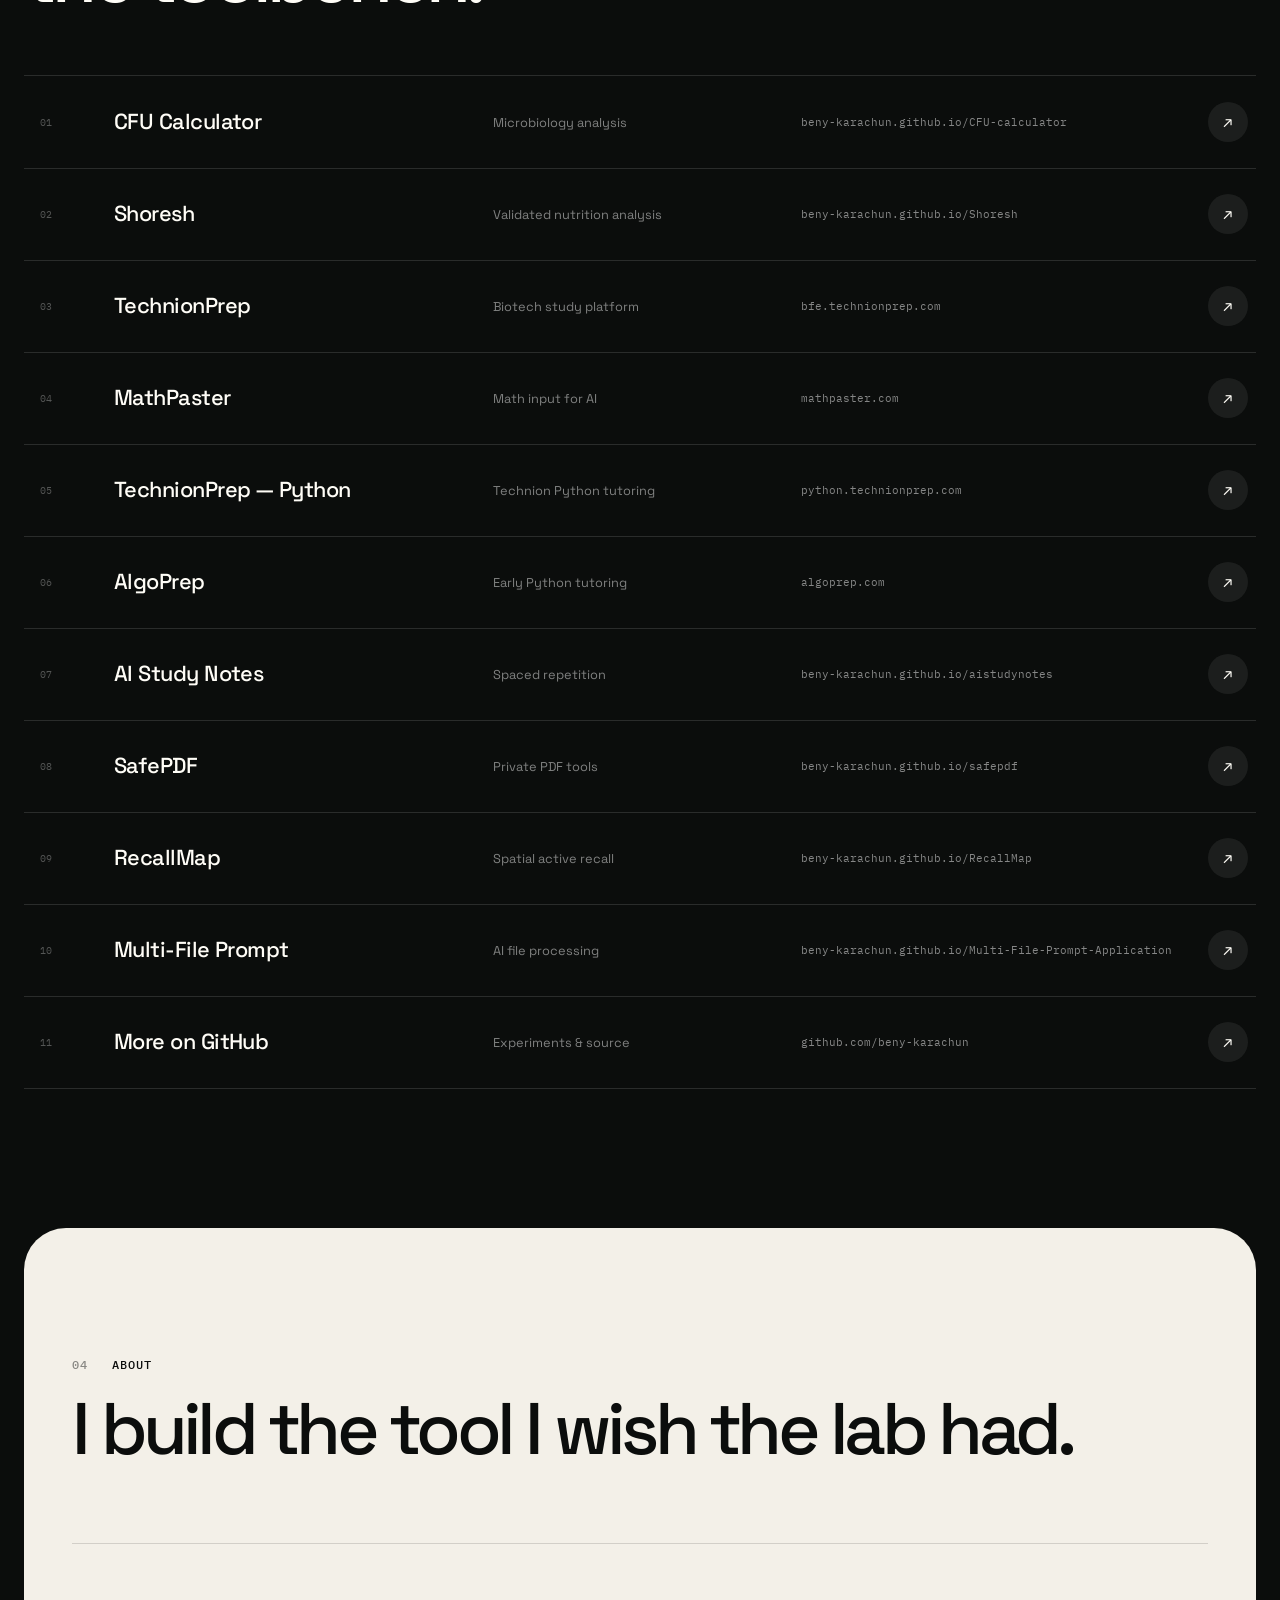
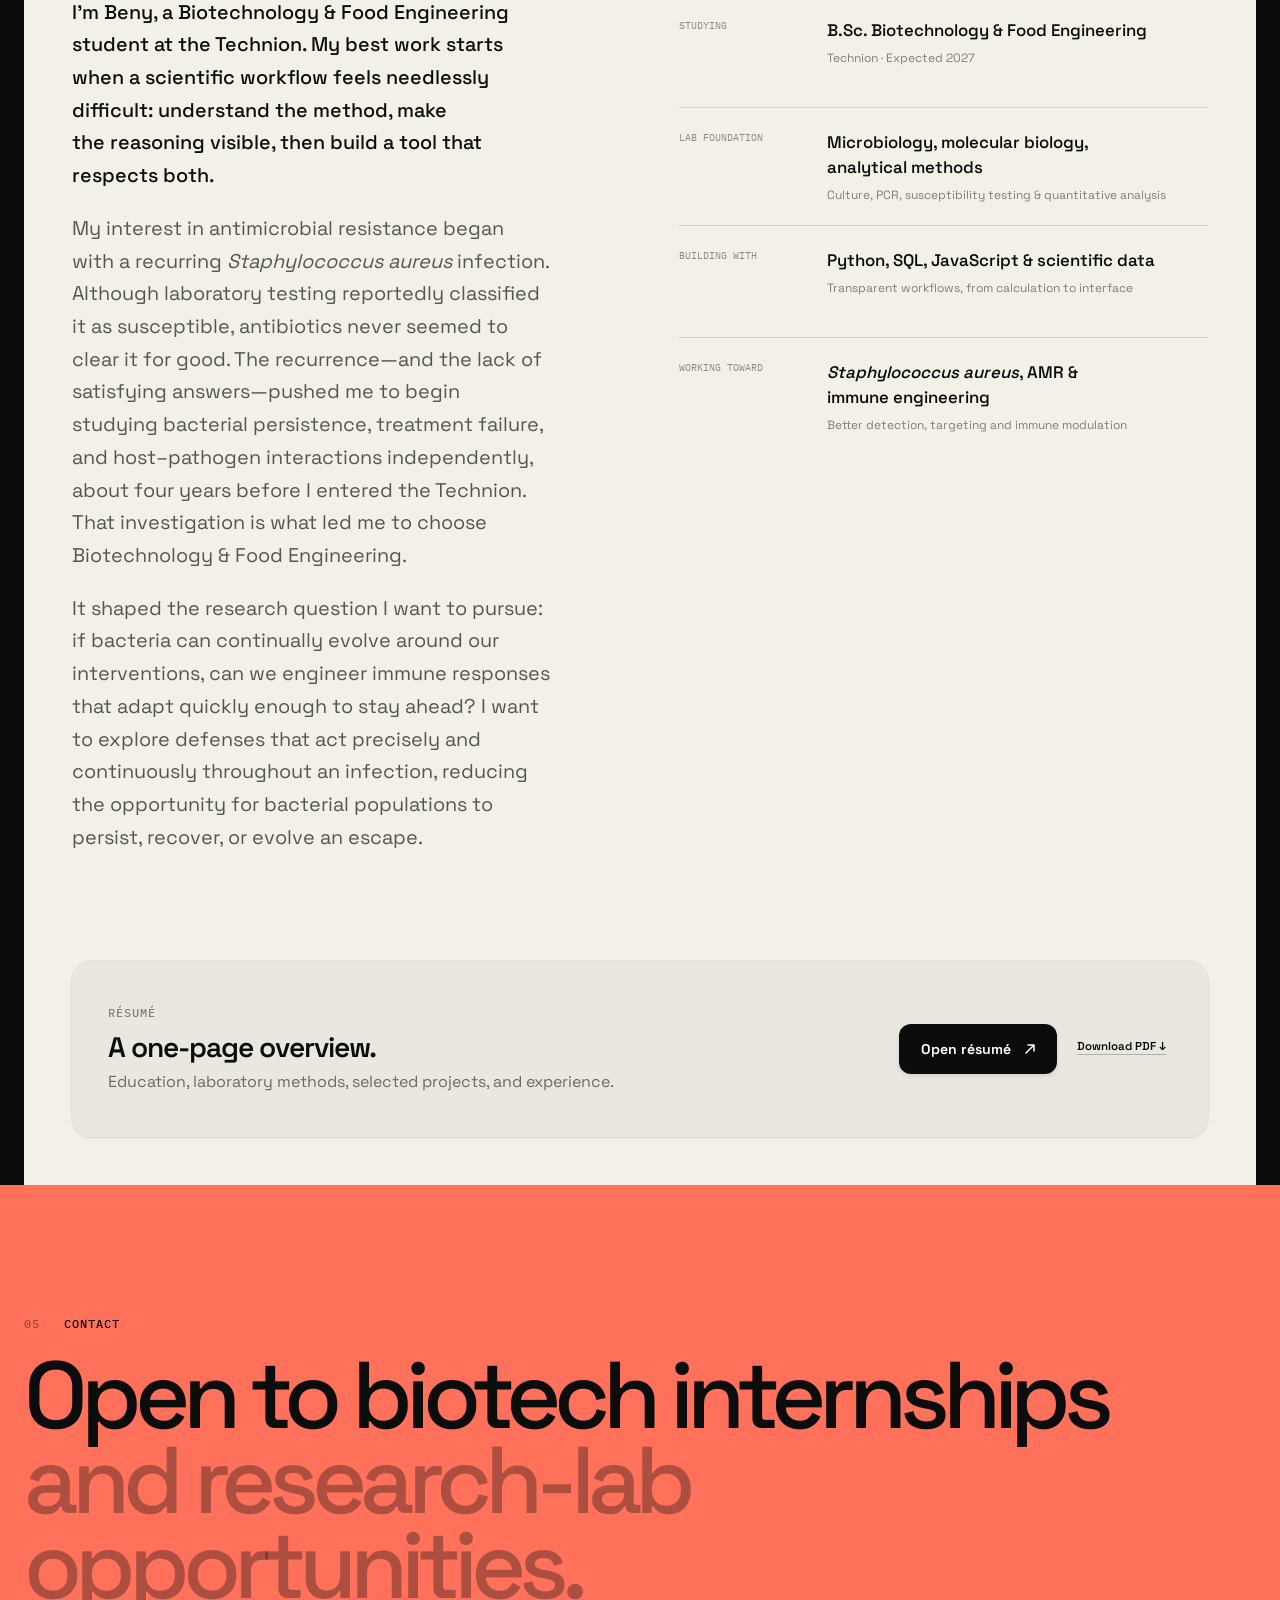
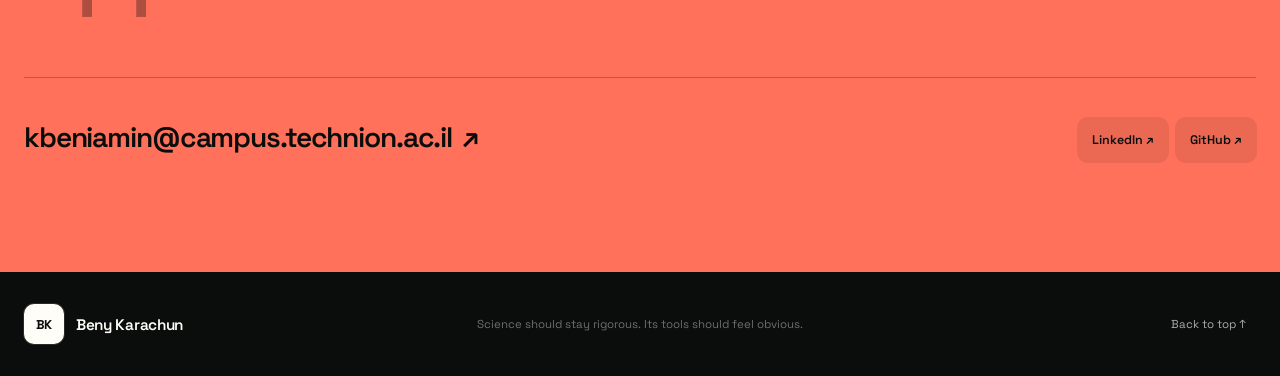
==== commit 887c8b02: "Revise hero introduction; simplify language by replacing "microbiology" with "biology" for clarity" ====
--- a/index.html
+++ b/index.html
@@ -120,7 +120,7 @@
             <span class="headline-accent">The tools don’t have to be.</span>
           </h1>
           <p class="hero-intro" data-hero-item>
-            I combine microbiology, quantitative laboratory work, and software to build transparent
+            I combine biology, laboratory work, and software to build transparent
             tools that make scientific methods easier to use and understand. Next, I want to bring
             that approach to antimicrobial resistance and immune-engineering research.
           </p>
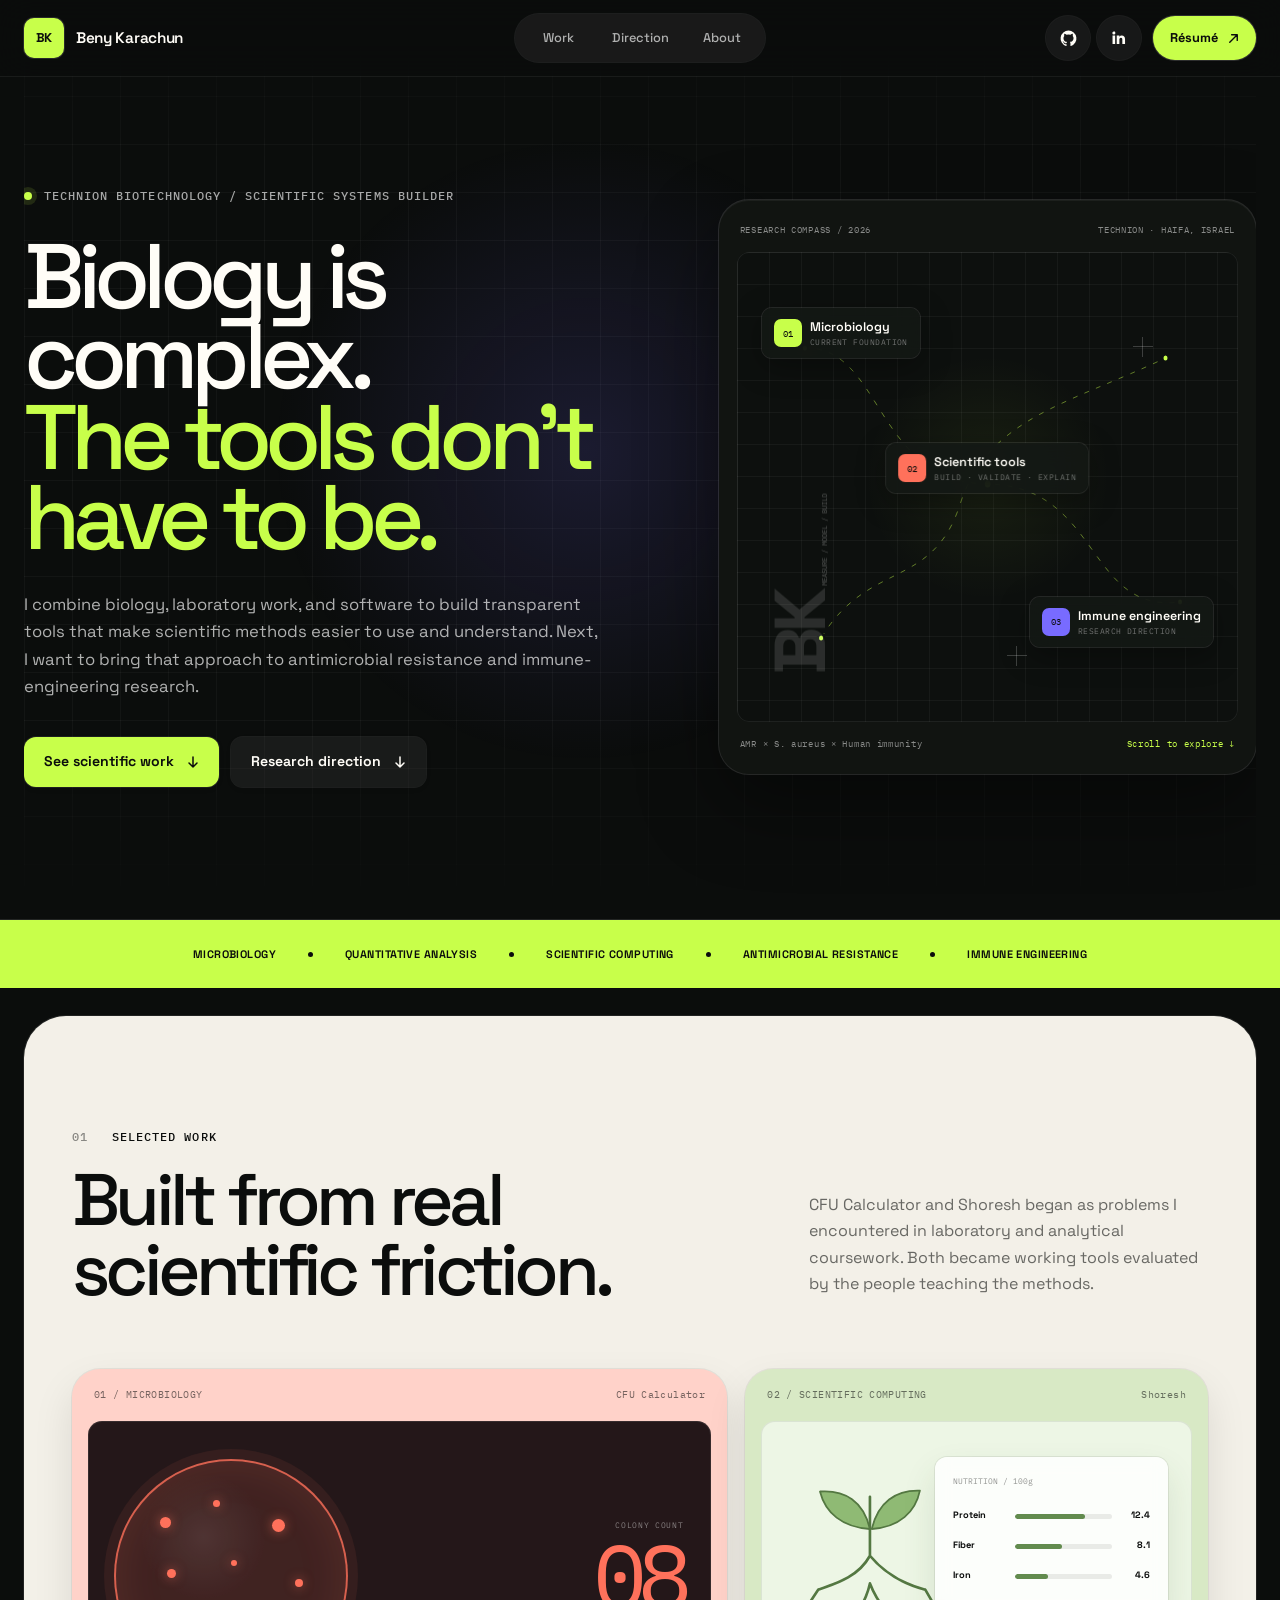
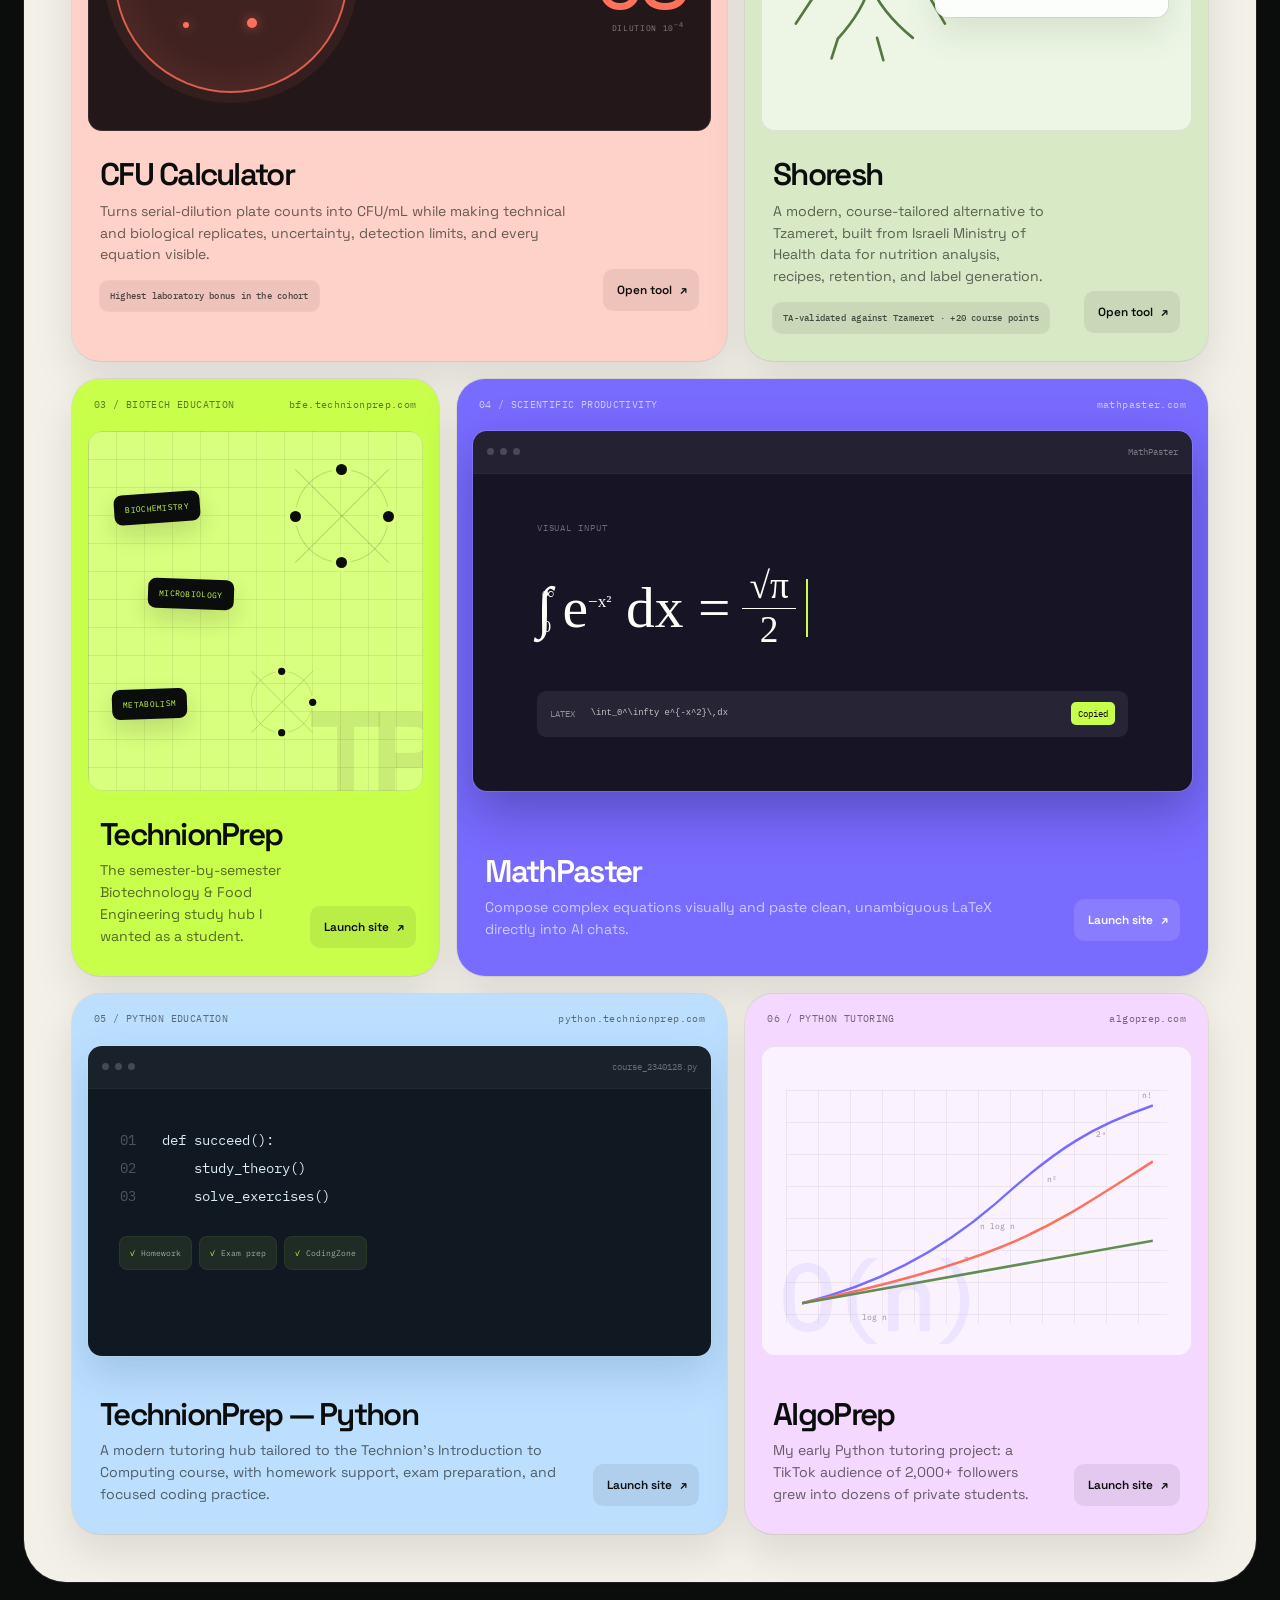
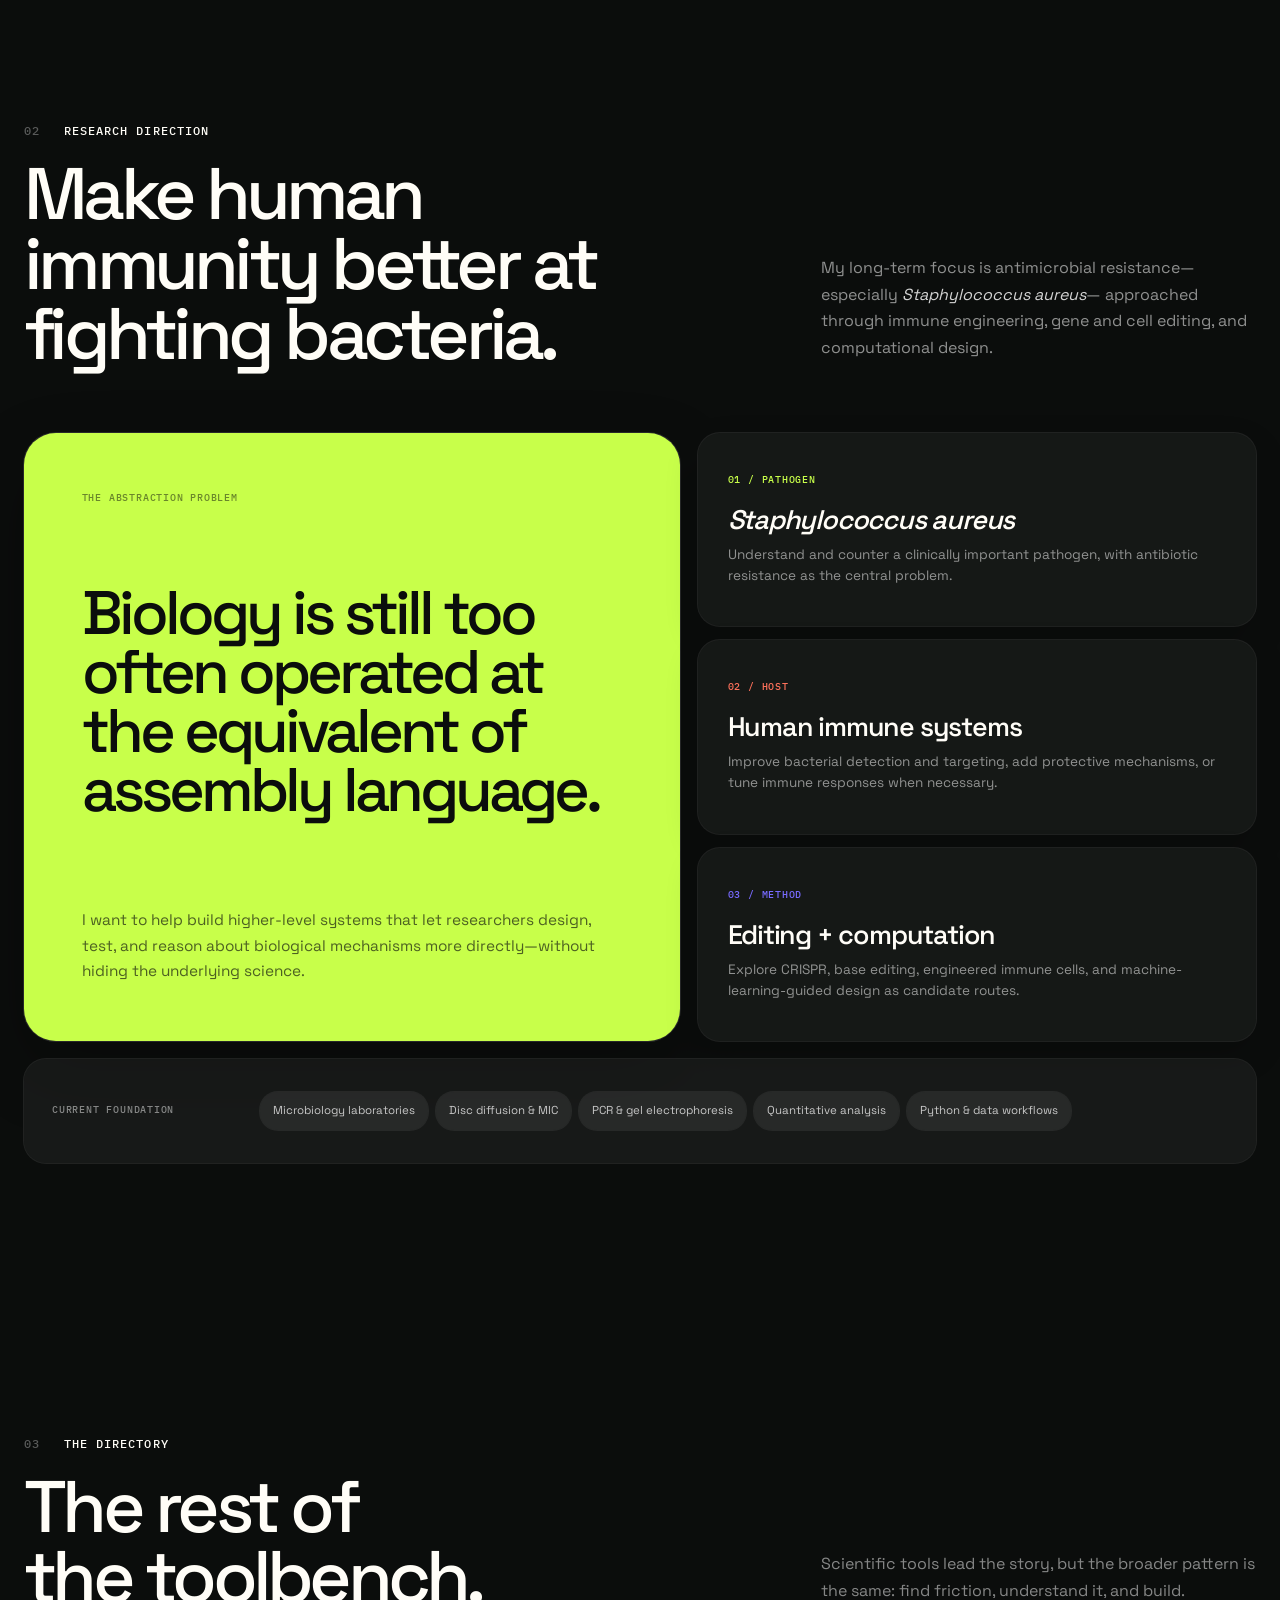
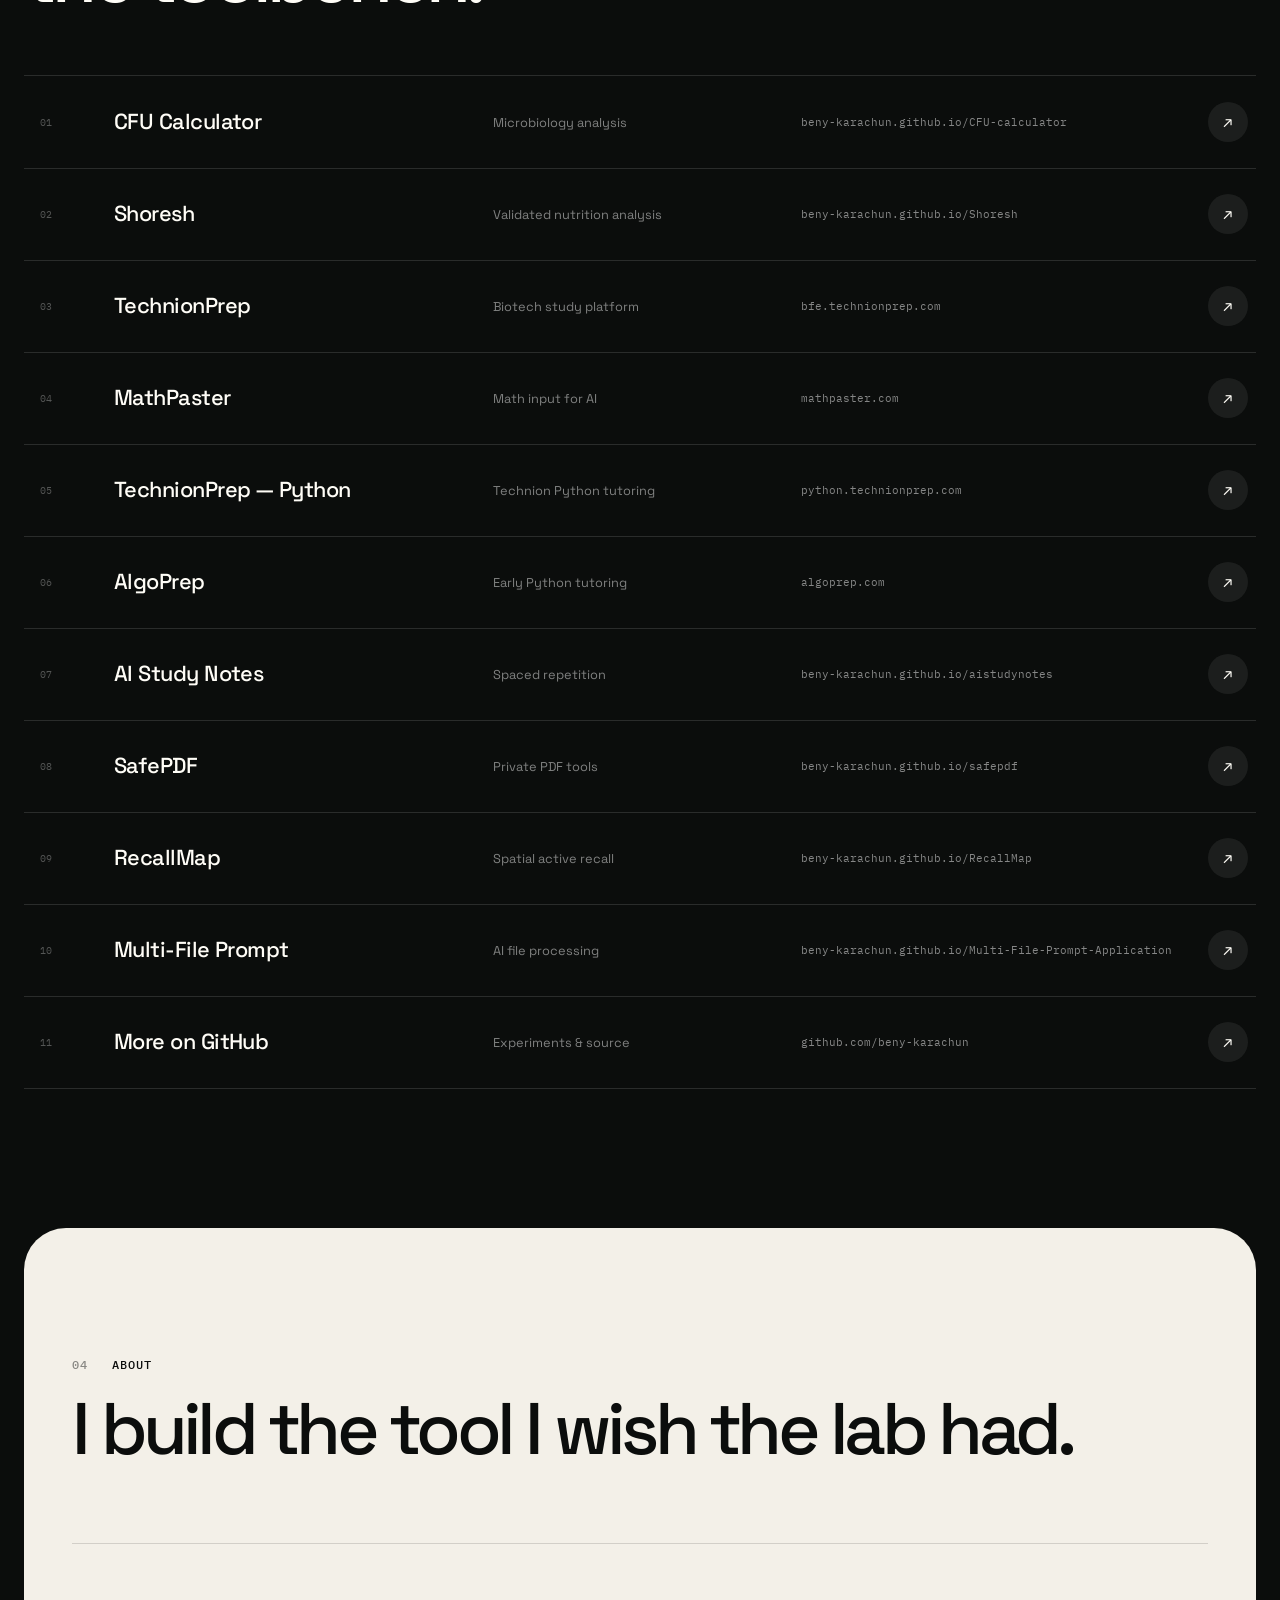
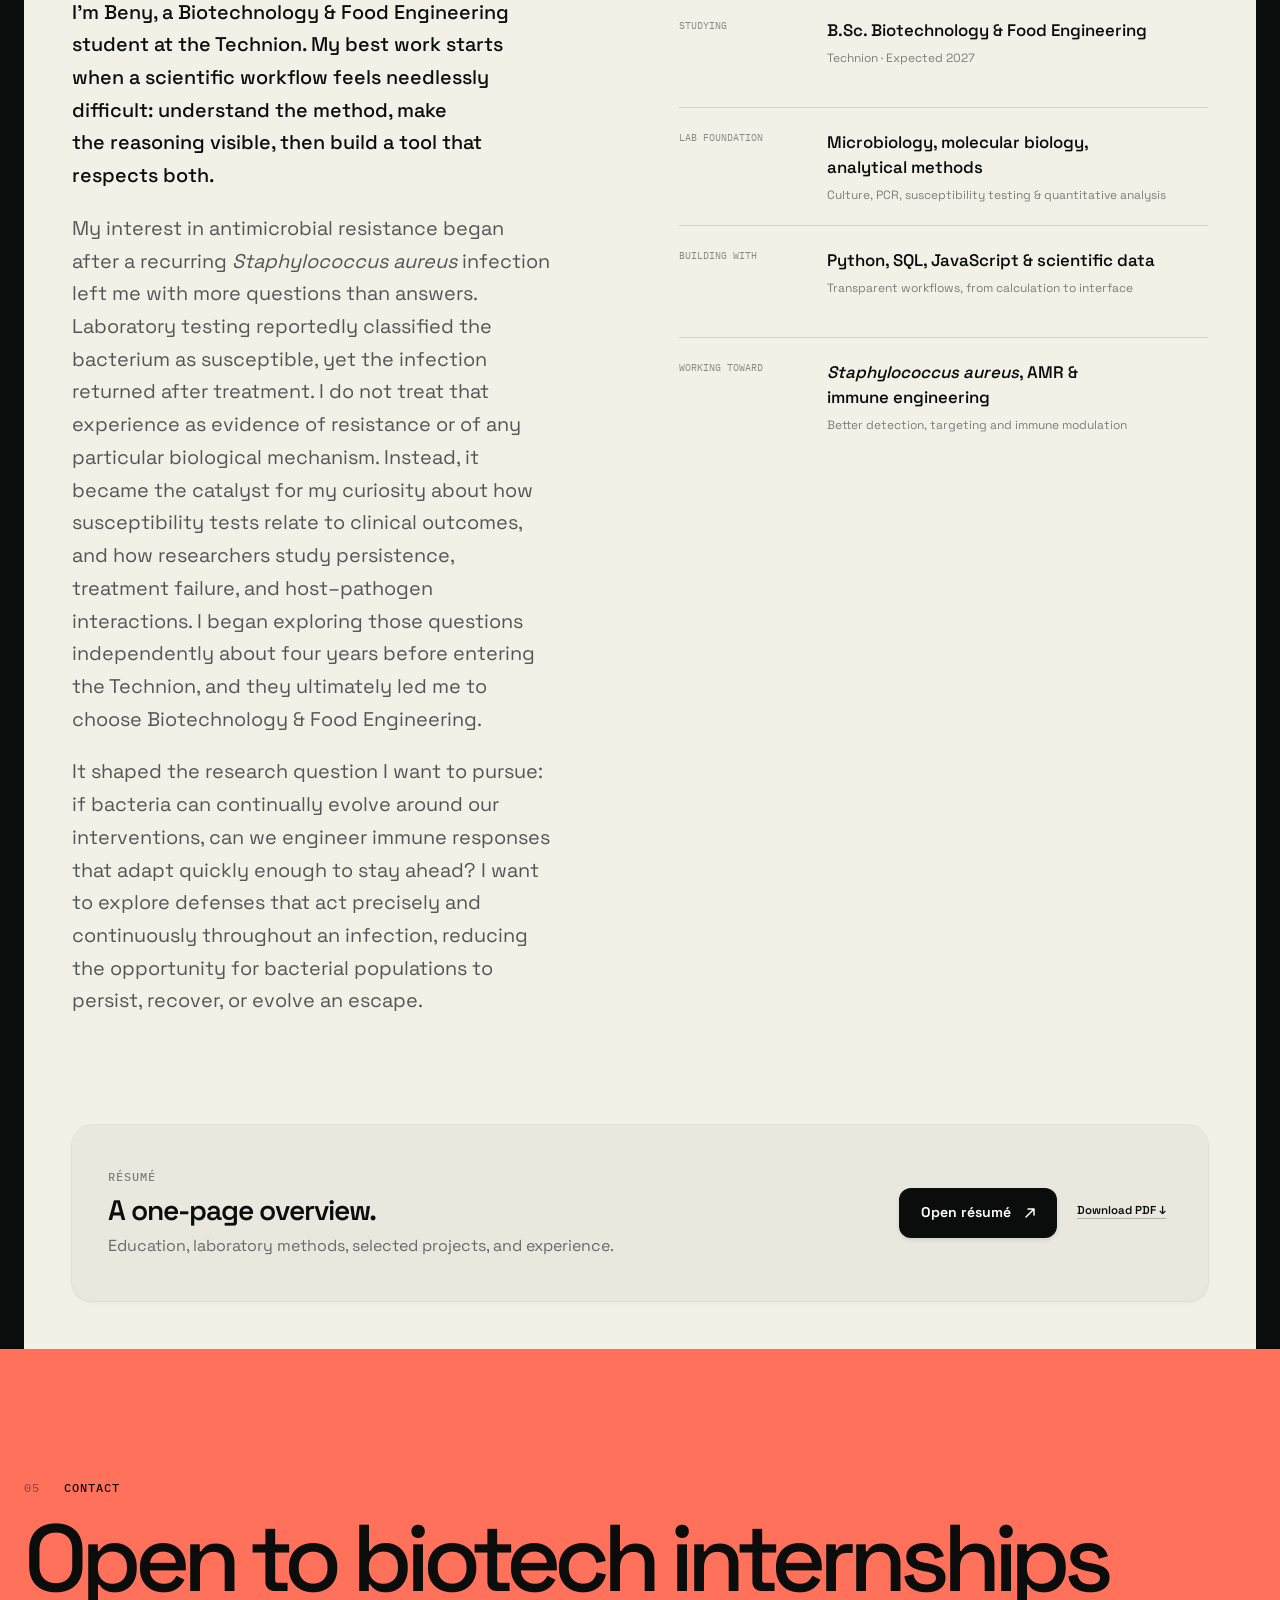
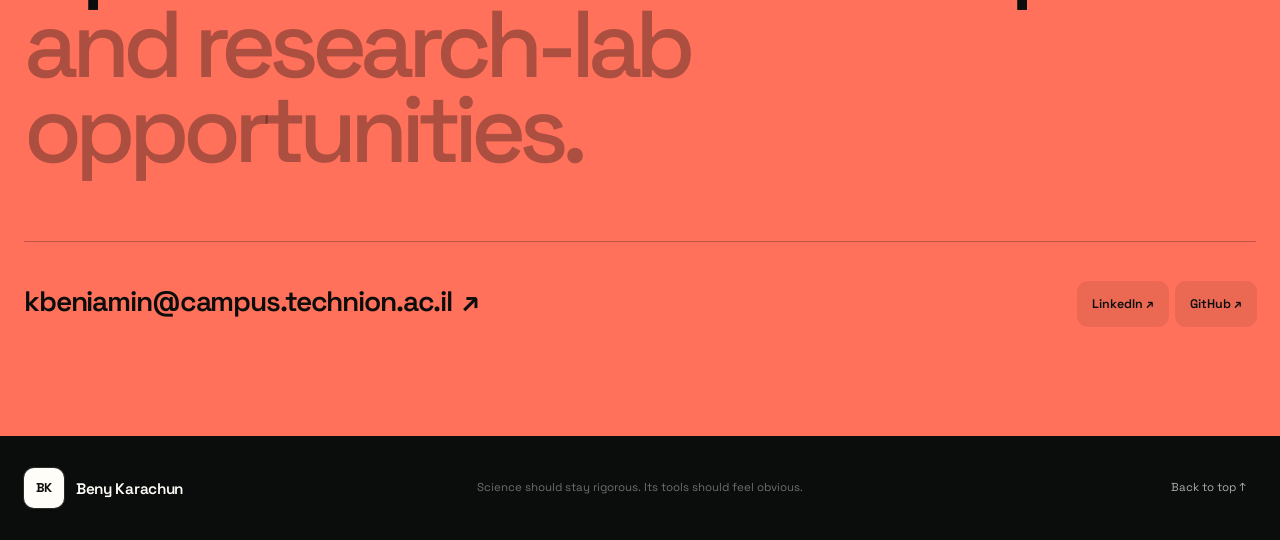
==== commit cec077c7: "Revise research narrative; enhance clarity and detail regarding personal journey into antimicrobial " ====
--- a/index.html
+++ b/index.html
@@ -605,12 +605,14 @@
               make the reasoning visible, then build a tool that respects both.
             </p>
             <p>
-              My interest in antimicrobial resistance began with a recurring <i>Staphylococcus aureus</i>
-              infection. Although laboratory testing reportedly classified it as susceptible, antibiotics
-              never seemed to clear it for good. The recurrence—and the lack of satisfying answers—pushed
-              me to begin studying bacterial persistence, treatment failure, and host–pathogen interactions
-              independently, about four years before I entered the Technion. That investigation is what led
-              me to choose Biotechnology &amp; Food Engineering.
+              My interest in antimicrobial resistance began after a recurring <i>Staphylococcus aureus</i>
+              infection left me with more questions than answers. Laboratory testing reportedly classified
+              the bacterium as susceptible, yet the infection returned after treatment. I do not treat that
+              experience as evidence of resistance or of any particular biological mechanism. Instead, it
+              became the catalyst for my curiosity about how susceptibility tests relate to clinical outcomes,
+              and how researchers study persistence, treatment failure, and host–pathogen interactions. I began
+              exploring those questions independently about four years before entering the Technion, and they
+              ultimately led me to choose Biotechnology &amp; Food Engineering.
             </p>
             <p>
               It shaped the research question I want to pursue: if bacteria can continually evolve around
